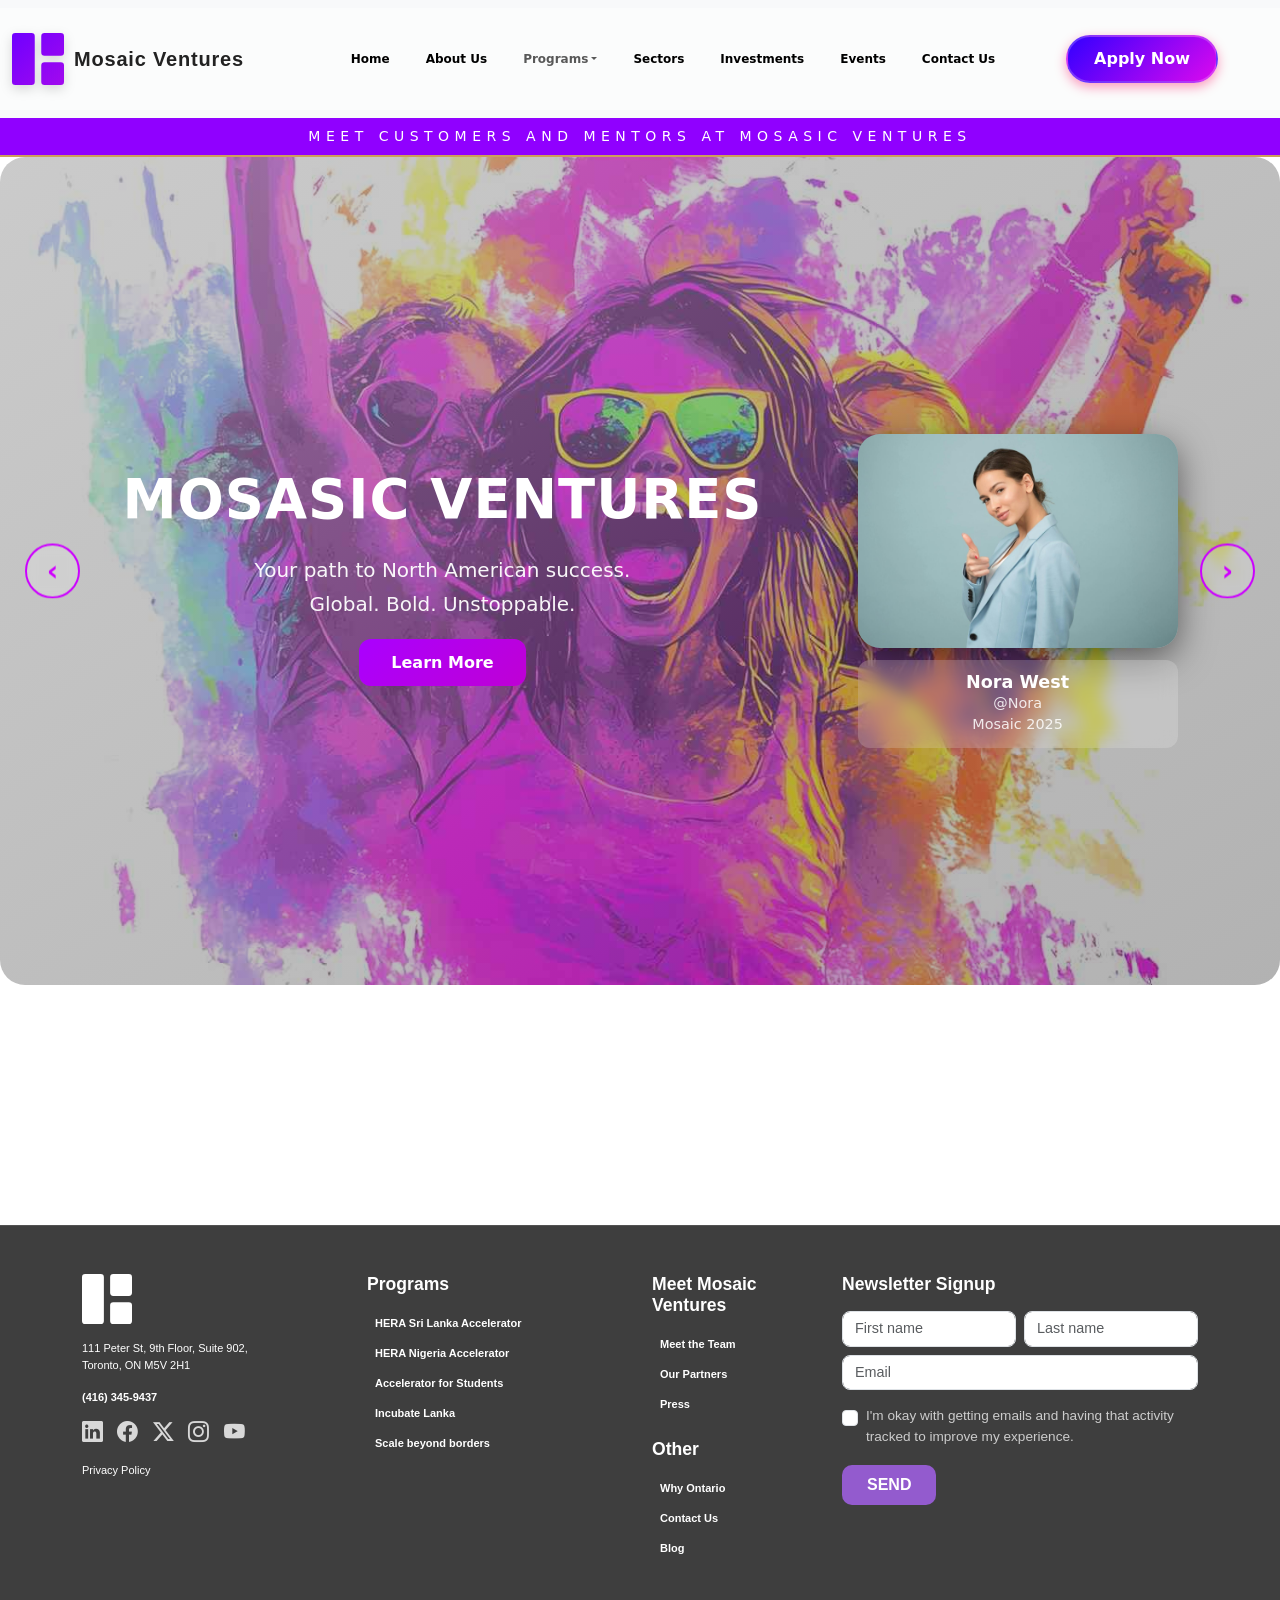
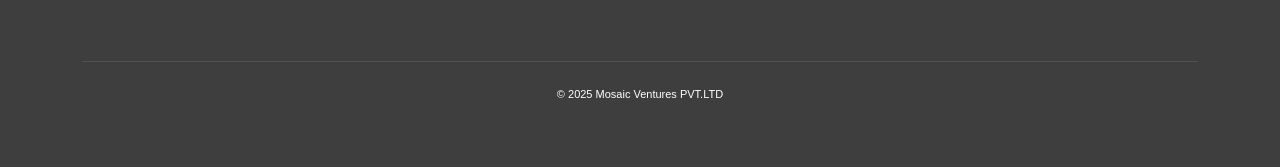
==== index.html @ 3cf6a842 "applynow button update" ====
<html>
<head>
    <title>✈️Mosasic ventures✈️</title>
    <meta charset="UTF-8">



 <link href="https://cdn.jsdelivr.net/npm/bootstrap@5.3.8/dist/css/bootstrap.min.css" rel="stylesheet" integrity="sha384-sRIl4kxILFvY47J16cr9ZwB07vP4J8+LH7qKQnuqkuIAvNWLzeN8tE5YBujZqJLB" crossorigin="anonymous">
<link rel="stylesheet" href="style.css">
<link href="https://cdn.jsdelivr.net/npm/bootstrap@5.3.3/dist/css/bootstrap.min.css" rel="stylesheet">
<link href="https://cdn.jsdelivr.net/npm/bootstrap-icons@1.11.1/font/bootstrap-icons.css" rel="stylesheet">

</head>
<body>
<nav class="navbar navbar-expand-lg bg-body-tertiary">
  <div class="container-fluid">

    <!-- LEFT: LOGO ONLY -->
    <a class="navbar-brand d-flex align-items-center" href="index.html">
      <svg xmlns="http://www.w3.org/2000/svg" width="55" height="55" viewBox="0 0 16 16">
  <defs>
    <linearGradient id="brandGradient" x1="0%" y1="0%" x2="100%" y2="100%">
      <stop offset="0%" stop-color="#ff6a00"/>
      <stop offset="100%" stop-color="#ee0979"/>
    </linearGradient>
  </defs>

  <path d="M0 1a1 1 0 0 1 1-1h5a1 1 0 0 1 1 1v14a1 1 0 0 1-1 1H1a1 1 0 0 1-1-1zm9 0a1 1 0 0 1 1-1h5a1 1 0 0 1 1 1v5a1 1 0 0 1-1 1h-5a1 1 0 0 1-1-1zm0 9a1 1 0 0 1 1-1h5a1 1 0 0 1 1 1v5a1 1 0 0 1-1 1h-5a1 1 0 0 1-1-1z"
    fill="url(#brandGradient)" />
</svg>

      Mosaic Ventures
    </a>

    <!-- MOBILE TOGGLER -->
    <button class="navbar-toggler" type="button" data-bs-toggle="collapse" data-bs-target="#navbarMenu">
      <span class="navbar-toggler-icon"></span>
    </button>

    <!-- CENTER: MENU -->
    <div class="collapse navbar-collapse justify-content-center" id="navbarMenu">
      <ul class="navbar-nav mb-2 mb-lg-0">

        <li class="nav-item"><a class="nav-link active" href="index.html">Home</a></li>

        <li class="nav-item"><a class="nav-link active" href="#">About Us</a></li>

        <li class="nav-item dropdown">
          <a class="nav-link dropdown-toggle" href="#" data-bs-toggle="dropdown">Programs</a>
          <ul class="dropdown-menu">
            <li><a class="dropdown-item" href="2.html">HERA Sri Lanka Accelerator</a></li>
            <li><a class="dropdown-item" href="3.html">HERA Nigeria Accelerator</a></li>
            <li><a class="dropdown-item" href="#">Accelerator for Students</a></li>
            <li><a class="dropdown-item" href="#">Incubate Lanka</a></li>
            <li><a class="dropdown-item" href="#">Scale to North America</a></li>
            <li><a class="dropdown-item" href="#">Scale to Europe</a></li>
          </ul>
        </li>

        <li class="nav-item"><a class="nav-link active" href="#">Sectors</a></li>

        <li class="nav-item"><a class="nav-link active" href="#">Investments</a></li>

        <li class="nav-item"><a class="nav-link active" href="#">Events</a></li>

        <li class="nav-item"><a class="nav-link active" href="#">Contact Us</a></li>

      </ul>
    </div>

    <!-- RIGHT SIDE: APPLY NOW -->
    <div class="d-flex">
      <a 
        class="apply-btn-right"
        href="https://docs.google.com/forms/d/e/1FAIpQLSfB2PHBsbTWPdLzU6aFZavRDyZS5VD-MWI3cAWOE3Az0FnuPw/viewform?usp=preview"
        target="_blank">
        Apply Now
      </a>
    </div>

  </div>
</nav>






<!-- Info Banner Section -->
<div class="announcement-bar text-center py-2">
  MEET CUSTOMERS AND MENTORS AT MOSASIC VENTURES 
 
</div>




<!--coursel seection-->

<div id="heroCarousel" class="carousel slide carousel-fade" data-bs-ride="carousel">
  <div class="carousel-inner">

    <!-- Slide 1 -->
    <div class="carousel-item active">
      <div class="hero-slide" style="background-image: url('images/1.jpeg');">
        <div class="overlay"></div>

        <div class="hero-content">
          <h1 class="animate-title">MOSASIC VENTURES </h1>
          <p class="animate-text">Your path to North American success.<br>Global. Bold. Unstoppable.</p>
          <a href="#" class="btn-learn animate-btn">Learn More</a>
        </div>

        <div class="hero-person animate-person">
          <img src="images/sub1.jpg" alt="Person">
          <div class="person-info">
            <h5>Nora West</h5>
            <p>@Nora<br>Mosaic 2025</p>
          </div>
        </div>
      </div>
    </div>

    <!-- Slide 2 -->
    <div class="carousel-item">
      <div class="hero-slide" style="background-image: url('images/2.jpeg');">
        <div class="overlay"></div>

        <div class="hero-content">
          <h1 class="animate-title">Empower Your Startup</h1>
          <p class="animate-text">Connect, Learn, and Grow with Global Mentors.</p>
          <a href="#" class="btn-learn animate-btn">Explore</a>
        </div>

        <div class="hero-person animate-person">
          <img src="images/sub2.jpg" alt="Person">
          <div class="person-info">
            <h5>Adalee Ortega</h5>
            <p>@Adalee <br>Mosaic 2025</p>
          </div>
        </div>
      </div>
    </div>

    <!-- Slide 3 -->
    <div class="carousel-item">
      <div class="hero-slide" style="background-image: url('images/3.jpeg');">
        <div class="overlay"></div>

        <div class="hero-content">
          <h1 class="animate-title">Building the Workforce of the Future</h1>
          <p class="animate-text">The trades are calling. Are you ready to answer?</p>
          <a href="#" class="btn-learn animate-btn">Explore</a>
        </div>

        <div class="hero-person animate-person">
          <img src="images/sub3.jpg" alt="Person">
          <div class="person-info">
            <h5>Briella Alvarez</h5>
            <p>@Briella <br>Mosaic 2025</p>
          </div>
        </div>
      </div>
    </div>

  </div>
<button class="carousel-control custom-prev" type="button" data-bs-target="#heroCarousel" data-bs-slide="prev">
  <span class="arrow-icon">‹</span>
</button>

<button class="carousel-control custom-next" type="button" data-bs-target="#heroCarousel" data-bs-slide="next">
  <span class="arrow-icon">›</span>
</button>

</div>









<br><br>
<br><br>
<br><br>
<br><br>
<br><br>




<footer class="tbdc-footer">
  <div class="container py-5">
    <div class="row gy-4">

      <!-- Left Column -->
      <div class="col-md-3">
        <div class="footer-logo mb-3">
         <svg xmlns="http://www.w3.org/2000/svg" width="50" height="50" fill="currentColor" class="bi bi-grid-1x2-fill" viewBox="0 0 16 16">
  <path d="M0 1a1 1 0 0 1 1-1h5a1 1 0 0 1 1 1v14a1 1 0 0 1-1 1H1a1 1 0 0 1-1-1zm9 0a1 1 0 0 1 1-1h5a1 1 0 0 1 1 1v5a1 1 0 0 1-1 1h-5a1 1 0 0 1-1-1zm0 9a1 1 0 0 1 1-1h5a1 1 0 0 1 1 1v5a1 1 0 0 1-1 1h-5a1 1 0 0 1-1-1z"/>
</svg>
        </div>
        <p>111 Peter St, 9th Floor, Suite 902,<br>Toronto, ON M5V 2H1</p>
        <p><a href="tel:+14163459437" class="footer-phone">(416) 345-9437</a></p>

        <div class="footer-social mt-3">
          <a href="#"><i class="bi bi-linkedin"></i></a>
          <a href="#"><i class="bi bi-facebook"></i></a>
          <a href="#"><i class="bi bi-twitter-x"></i></a>
          <a href="#"><i class="bi bi-instagram"></i></a>
          <a href="#"><i class="bi bi-youtube"></i></a>
        </div>

        <a href="#" class="privacy-link mt-3 d-block">Privacy Policy</a>
      </div>

      <!-- Programs -->
      <div class="col-md-3">
        <h5>Programs</h5>
        <ul class="footer-links">
          <li><a href="#">HERA Sri Lanka Accelerator</a></li>
          <li><a href="#">HERA Nigeria Accelerator </a></li>
          <li><a href="#">Accelerator for Students</a></li>
          <li><a href="#">Incubate Lanka
</a></li>
          <li><a href="#">Scale beyond borders</a></li>
         
        </ul>
      </div>

      <!-- Meet TBDC -->
      <div class="col-md-2">
        <h5>Meet Mosaic Ventures
</h5>
        <ul class="footer-links">
          <li><a href="#">Meet the Team</a></li>
          <li><a href="#">Our Partners</a></li>
          <li><a href="#">Press</a></li>
        </ul>
        <h5 class="mt-4">Other</h5>
        <ul class="footer-links">
          <li><a href="#">Why Ontario</a></li>
          <li><a href="#">Contact Us</a></li>
          <li><a href="#">Blog</a></li>
        </ul>
      </div>

      <!-- Newsletter -->
      <div class="col-md-4">
        <h5>Newsletter Signup</h5>
        <form class="newsletter-form mt-3">
          <div class="row g-2">
            <div class="col">
              <input type="text" class="form-control" placeholder="First name">
            </div>
            <div class="col">
              <input type="text" class="form-control" placeholder="Last name">
            </div>
          </div>
          <div class="mt-2">
            <input type="email" class="form-control" placeholder="Email">
          </div>
          <div class="form-check mt-3">
            <input class="form-check-input" type="checkbox" id="emailConsent">
            <label class="form-check-label" for="emailConsent">
              I'm okay with getting emails and having that activity tracked to improve my experience.
            </label>
          </div>
          <button type="submit" class="btn-send mt-3">SEND</button>
        </form>
      </div>

    </div>
    <div class="footer-bottom text-center pt-4 mt-4">
      <p>© 2025 Mosaic Ventures PVT.LTD</p>
    </div>
  </div>
</footer>


























<script src="https://cdn.jsdelivr.net/npm/bootstrap@5.3.8/dist/js/bootstrap.bundle.min.js" integrity="sha384-FKyoEForCGlyvwx9Hj09JcYn3nv7wiPVlz7YYwJrWVcXK/BmnVDxM+D2scQbITxI" crossorigin="anonymous"></script>
   
</body>

</html>
---- style.css ----
.container-fluid{
    background-color: #ffffff63;
    padding: 20px;
    
}

.navbar-nav .nav-link{
    
    margin-left: 20px;
    font-size: 12px;
    font-weight: bold;
  
}




.apply-btn-right {
  background: linear-gradient(135deg, #3300ff, #db09ee);
  padding: 10px 26px;
  color: #fff;
  font-weight: 600;
  border-radius: 50px;
  text-decoration: none;
  transition: 0.3s ease-in-out;
  box-shadow: 0 4px 12px rgba(255, 0, 90, 0.4);
  border: 2px solid rgba(255, 255, 255, 0.2);
  backdrop-filter: blur(6px);

  /* 🔥 This moves the button slightly left from the corner */
  margin-right: 50px !important; 
}

.apply-btn-right:hover {
  transform: translateY(-3px) scale(1.05);
  box-shadow: 0 12px 25px rgba(221, 0, 255, 0.55);
  background: linear-gradient(135deg, #00b421, #343434);
}



/* Branding Wrapper */
.navbar-brand {
  font-size: 1.9rem;
  font-weight: 700;
  letter-spacing: 0.8px;
  font-family: "Poppins", sans-serif;
  color: #222 !important;
  display: flex;
  align-items: center;
  gap: 10px;
  transition: 0.3s ease-in-out;
}

/* SVG Logo Style */
.navbar-brand svg {
  width: 52px;
  height: 52px;
  fill: url(#brandGradient);
  filter: drop-shadow(0 4px 6px rgba(0,0,0,0.15));
  transition: 0.3s ease;
}

/* Hover Effect */
.navbar-brand:hover {
  transform: translateY(-2px);
  color: #b500e2 !important;
}

.navbar-brand:hover svg {
  transform: scale(1.08);
  filter: drop-shadow(0 6px 10px rgba(0, 0, 0, 0.234));
}

/* Apply gradient to the SVG logo */
svg defs #brandGradient stop:first-child {
  stop-color: #6f00ff;
}

svg defs #brandGradient stop:last-child {
  stop-color: #a209ee;
}




















/* Announcement Bar Styles */

.announcement-bar {
  background-color: #9000ff;        
  border-bottom: 2px solid #ce9e5b; 
  font-size: 14px;
  font-weight: 500;
  color: #ffffff;
  letter-spacing: 5.5px;
  
}


/* Basic Reset to remove default button styling */
button {
    background: none;
    border: none;
    padding: 0;
    font: inherit;
    color: inherit;
    cursor: pointer;
}

/* Styling for the main apply button */
.main-apply-button {
    background-color: #28a745;  /* Green background */
    color: white;               /* White text */
    border: 2px solid #28a745; /* Green border */
    padding: 12px 24px;         /* Add padding for better size */
    font-size: 16px;            /* Set font size */
    font-weight: bold;          /* Bold font */
    text-transform: uppercase;  /* Uppercase text */
    border-radius: 5px;         /* Rounded corners */
    transition: all 0.3s ease;  /* Smooth transition for hover effects */
    box-shadow: 0 4px 6px rgba(0, 0, 0, 0.1); /* Subtle shadow */
}

/* Hover effect for the apply button */
.main-apply-button:hover {
    background-color: white;   /* White background on hover */
    color: #28a745;            /* Green text on hover */
    border: 2px solid #28a745; /* Green border */
    box-shadow: 0 6px 12px rgba(0, 0, 0, 0.1); /* Darker shadow on hover */
    cursor: pointer;           /* Cursor pointer to indicate it's clickable */
}

/* Focus effect for accessibility */
.main-apply-button:focus {
    outline: none;
    box-shadow: 0 0 0 3px rgba(40, 167, 69, 0.5); /* Green outline when focused */
}

/* Disabled state */
.main-apply-button:disabled {
    background-color: #d6d6d6;  /* Gray background when disabled */
    color: #a1a1a1;             /* Gray text */
    border-color: #d6d6d6;      /* Gray border */
    cursor: not-allowed;        /* Not allowed cursor */
}



























/* Hero Section */
.hero-slide {
  position: relative;
  height: 92vh;
  background-size: cover;
  background-position: center;
  display: flex;
  align-items: center;
  justify-content: space-between;
  padding: 0 8%;
  color: white;
  overflow: hidden;
}

/* Dark premium gradient overlay */
.overlay {
  position: absolute;
  inset: 0;
  background: linear-gradient(to bottom right, rgba(168, 168, 168, 0.6), rgba(0, 0, 0, 0.3));
 
  border-radius: 25px;
}

/* Hero text */
.hero-content {
  position: relative;
  z-index: 3;
  max-width: 45%;
  animation: fadeUp 1s ease forwards;
}

.hero-content h1 {
  font-size: 3.4rem;
  font-weight: 800;
  line-height: 1.2;
  margin-bottom: 20px;
  letter-spacing: 1px;
}

.hero-content p {
  font-size: 1.25rem;
  line-height: 1.7;
  margin-bottom: 30px;
  opacity: 0.95;
}

/* Button */
.btn-learn {
  background: linear-gradient(135deg, #aa00ff, #bf00d4);
  color: white;
  padding: 14px 32px;
  border-radius: 12px;
  font-weight: 700;
  text-decoration: none;
  transition: 0.3s;
}

.btn-learn:hover {
  transform: translateY(-3px) scale(1.05);
  background: linear-gradient(135deg, #aa6ff6, #bc06ff);
}

/* Right person card */
.hero-person {
  z-index: 3;
  text-align: center;
  transform: translateY(20px);
  transition: 0.4s;
}

.hero-person img {
  width: 320px;
  border-radius: 22px;
  box-shadow: 0 10px 35px rgba(0,0,0,0.5);
  transition: transform 0.4s;
}

.hero-person img:hover {
  transform: scale(1.05) rotate(1deg);
}

.person-info {
  margin-top: 12px;
  background: rgba(255,255,255,0.18);
  backdrop-filter: blur(8px);
  padding: 12px 16px;
  border-radius: 12px;
  color: #fff;
}

.person-info h5 {
  margin: 0;
  font-size: 1.1rem;
  font-weight: 700;
}

.person-info p {
  margin: 0;
  font-size: 0.9rem;
  opacity: 0.85;
}

/* Animation Keyframes */
@keyframes fadeUp {
  from { opacity: 0; transform: translateY(30px); }
  to { opacity: 1; transform: translateY(0); }
}

/* Responsive */
@media (max-width: 768px) {
  .hero-slide {
    flex-direction: column;
    text-align: center;
    height: 90vh;
    padding: 0 4%;
  }

  .hero-content {
    max-width: 100%;
  }

  .hero-content h1 {
    font-size: 2.3rem;
  }

  .hero-content p {
    font-size: 1rem;
  }

  .hero-person img {
    width: 230px;
  }
}

/* Custom Carousel Controls */
.carousel-control {
  position: absolute;
  top: 50%;
  transform: translateY(-50%);
  width: 55px;
  height: 55px;
  border-radius: 50%;
  background: rgba(255,255,255,0.2);
  backdrop-filter: blur(6px);
  display: flex;
  justify-content: center;
  align-items: center;
  border: 2px solid rgba(255,255,255,0.4);
  z-index: 10;
  cursor: pointer;
  transition: 0.3s ease;
}

.custom-prev {
  left: 25px;
}

.custom-next {
  right: 25px;
}

.arrow-icon {
  font-size: 28px;
  color: #d000ff;
  font-weight: 700;
  transition: 0.3s ease;
  
}
.carousel-control{
  border-color: #cc00ff;
}
/* Hover Effect */
.carousel-control:hover {
  background: rgba(166, 0, 255, 0.35);
  transform: translateY(-50%) scale(1.1);
  border-color: #cc00ff;
  box-shadow: 0 0 18px rgba(255,255,255,0.6);
}

.carousel-control:hover .arrow-icon {
  color: #fff;
}

/* Mobile Adjustments */
@media (max-width: 768px) {
  .carousel-control {
    width: 45px;
    height: 45px;
  }
  .arrow-icon {
    font-size: 22px;
  }
}









/* Footer Styles */
.tbdc-footer {
  background-color: #000000c1;
  color: #ffffff;
  font-family: 'Poppins', sans-serif;
  border-top: 1px solid rgba(255, 255, 255, 0.1);
}

.tbdc-footer h5 {
  font-weight: 600;
  font-size: 1.1rem;
  margin-bottom: 15px;
}

.tbdc-footer p,
.tbdc-footer a {
  font-size: 0.95rem;
  color: #ffffff;
  text-decoration: none;
  font-size: 11px;
 
}

.tbdc-footer a:hover {
  color: #000000;
}

.footer-phone {
  color: #000000;
  font-weight: 600;
}

.footer-links {
  list-style: none;
  padding: 0;
  margin: 0;
}

.footer-links li {
  margin-bottom: 6px;
}

.footer-links a {
  color: #000000cc;
}

.footer-links a:hover {
  color: #000000;
}

.footer-social a {
  color: #ffffffcc;
  font-size: 1.3rem;
  margin-right: 10px;
  transition: 0.3s;
}

.footer-social a:hover {
  color: #000000;
}

.newsletter-form .form-control {
  background-color: #ffffff;
  border-radius: 8px;
  font-size: 0.9rem;
}

.btn-send {
  background-color: #935bce;
  color: #fff;
  padding: 8px 25px;
  border-radius: 10px;
  font-weight: 600;
  border: none;
  transition: 0.3s;
}

.btn-send:hover {
  background-color: #8000ff;
}

.form-check-label {
  font-size: 0.85rem;
  color: #ccc;
}

.footer-bottom {
  border-top: 1px solid rgba(255, 255, 255, 0.1);
  font-size: 0.85rem;
  color: #bbb;
}










































.hero {
  background: linear-gradient(rgba(0,0,0,0.6), rgba(0,0,0,0.6)),
              url('https://images.unsplash.com/photo-1542744173-05336fcc7ad4?fit=crop&w=1600&q=80') center/cover;
  color: white;
  text-align: center;
  padding: 120px 20px;
}
.hero.nigeria {
  background: linear-gradient(rgba(0,0,0,0.6), rgba(0,0,0,0.6)),
              url('https://images.unsplash.com/photo-1500648767791-00dcc994a43e?fit=crop&w=1600&q=80') center/cover;
}
.hero-text h2 {
  color: #5b5dce;
  font-size: 2.5em;
  letter-spacing: 1px;
}
.hero-text h3 { margin: 10px 0; font-weight: 400; }
.hero-buttons { margin-top: 25px; }

.btn {
  display: inline-block;
  padding: 12px 30px;
  border-radius: 4px;
  text-decoration: none;
  margin: 5px;
  font-weight: 600;
  transition: 0.3s;
}
.btn.primary { background: #ce9e5b; color: #fff; }
.btn.primary:hover { background: #b97b3e; }
.btn.secondary {
  border: 2px solid #ce9e5b;
  color: #ce9e5b;
}
.btn.secondary:hover {
  background: #ce9e5b;
  color: #fff;
}
.glow {
  box-shadow: 0 0 10px rgba(206,158,91,0.7);
  transition: all 0.4s ease;
}
.glow:hover {
  box-shadow: 0 0 25px rgba(206,158,91,1);
}

/* Sections */
.section { padding: 80px 0; }
.section.alt { background: #f8f8f8; }
.section h2 { font-family: 'Montserrat', sans-serif; font-size: 2em; margin-bottom: 20px; }
.points { list-style: none; padding: 0; }
.points li {
  margin: 10px 0;
  padding-left: 20px;
  position: relative;
}
.points li::before {
  content: "•";
  color: #ce9e5b;
  position: absolute;
  left: 0;
  font-size: 1.2em;
}

/* Pillars */
.pillar-grid {
  display: grid;
  grid-template-columns: repeat(auto-fit, minmax(250px, 1fr));
  gap: 20px;
}
.pillar-card {
  background: #fff;
  border: 1px solid #eee;
  padding: 20px;
  border-radius: 10px;
  box-shadow: 0 4px 8px rgba(0,0,0,0.05);
  transition: 0.3s;
}
.pillar-card:hover {
  transform: translateY(-5px);
  border-color: #ce9e5b;
}

/* Apply */
.apply {
  background: #ce9e5b;
  color: #fff;
  text-align: center;
}

/* Footer */
.footer {
  background: #1b1b1b;
  color: #ccc;
  text-align: center;
  padding: 30px 0;
  font-size: 14px;
}

/* Animations */
.fade-in { opacity: 0; transform: translateY(30px); transition: opacity 1s ease, transform 1s ease; }
.fade-in.appear { opacity: 1; transform: translateY(0); }
.slide-up { animation: slideUp 1s ease forwards; }
@keyframes slideUp {
  from { transform: translateY(40px); opacity: 0; }
  to { transform: translateY(0); opacity: 1; }
}

/* Mobile Responsive */
@media (max-width: 768px) {
  .nav-content { flex-direction: column; }
  nav ul { flex-direction: column; gap: 10px; margin-top: 10px; }
  .hero { padding: 80px 15px; }
  .hero-text h2 { font-size: 2em; }
  .hero-text p { font-size: 0.95em; }
}













/* HERO */
.kumaran {
  position: relative;
  height: 100vh;
  width: 100%;
  overflow: hidden;
  display: flex;
  align-items: center;
  justify-content: center;
}

/* VIDEO BACKGROUND */
.kumaran-video {
  position: absolute;
  inset: 0;
  width: 100%;
  height: 100%;
  object-fit: cover;
  z-index: 0;
  filter: brightness(60%) contrast(110%);
}





/* DARK OVERLAY /*HERA SRI LANKA
From Survival to Global Leadership start*/
.kumaran-overlay {
  position: absolute;
  inset: 0;
  background:#8b18ff;
  z-index: 1;
}

/* COLOR GRADIENT OVERLAY */
.kumaran-gradient {
  position: absolute;
  inset: 0;
  background: radial-gradient(circle at 30% 50%, rgb(255, 29, 255), transparent 60%),
              linear-gradient(to top, rgb(146, 146, 146), transparent);
  z-index: 1;
}

/* CONTENT */
.kumaran-content {
  position: relative;
  z-index: 3;
  width: 90%;
  max-width: 1200px;
  display: flex;
  justify-content: space-between;
  align-items: center;
  gap: 50px;
  flex-wrap: wrap;
}

/* LEFT */
.kumaran-left {
  flex: 1 1 48%;
  animation: fadeSlide 1.3s ease forwards;
  opacity: 0;
}

@keyframes fadeSlide {
  from { transform: translateY(40px); opacity: 0; }
  to   { transform: translateY(0); opacity: 1; }
}



.kumaran-title {
  font-size: 67px;
  font-weight: 900;
  line-height: 1.17;
  background: linear-gradient(90deg, #ffffff, #ffffff, #ffffff);
  -webkit-background-clip: text;
  color: transparent;
  text-shadow: 0 0 25px rgba(255,255,255,0.1);
}

.kumaran-sub {
  margin: 25px 0 35px;
  color: #e7e7e7;
  font-size: 14px;
  line-height: 1.7;
  font-weight:bold;
}

/* BUTTONS */
.kumaran-btn-group {
  display: flex;
  gap: 18px;
  flex-wrap: wrap;
}

.kumaran-btn,
.kumaran-btn-outline {
  padding: 14px 32px;
  border-radius: 10px;
  font-size: 1rem;
  font-weight: 700;
  text-decoration: none;
  transition: 0.3s ease;
}

/* Solid Button */
.kumaran-btn {
  background: linear-gradient(45deg, #9e31d0, #1900ff);
  color: #ffffff;
 
}

.kumaran-btn:hover {
  transform: translateY(-3px);
}

/* Outline */
.kumaran-btn-outline {
  color: #ffffff;
  border: 2px solid #6e009d;
}

.kumaran-btn-outline:hover {
  background: rgba(0, 0, 0, 0.15);
  transform: translateY(-3px);
}




/* RIGHT FLOATING CARD */
.kumaran-right {
  flex: 1 1 40%;
  display: flex;
  justify-content: center;
  animation: fadeIn 1.8s ease forwards;
  opacity: 0;
}

@keyframes fadeIn {
  from { opacity: 0; transform: scale(0.96); }
  to   { opacity: 1; transform: scale(1); }
}

.floating-card {
  padding: 18px;
  border-radius: 18px;
  backdrop-filter: blur(18px);
  background: rgba(255,255,255,0.06);
  border: 1px solid rgba(255,255,255,0.2);
  animation: float 2s ease-in-out infinite;
}

@keyframes float {
  0%   { transform: translateY(0px); }
  50%  { transform: translateY(-18px); }
  100% { transform: translateY(0px); }
}

.kumaran-logo {
  width: 320px;
  border-radius: 18px;
}

/* RESPONSIVE */
@media (max-width: 900px) {
  .kumaran-content {
    text-align: center;
  }
  .kumaran-left, .kumaran-right {
    flex: 1 1 100%;
  }
  .kumaran-title {
    font-size: 2.8rem;
  }
  .kumaran-logo {
    width: 260px;
  }
}




/*HERA SRI LANKA
From Survival to Global Leadership end*/










/* GENERIC STYLES */
.kumaran2-container {
  width: 90%;
  max-width: 1100px;
  margin: 0 auto;
  padding: 60px 0;
}

.kumaran2-title {
  font-size: 2.2rem;
  font-weight: 700;
  color: #ff0000;
  margin-bottom: 10px;
}

.kumaran2-subtitle {
  font-size: 1.5rem;
  font-weight: 600;
  color: #444;
  margin-bottom: 20px;
}

.kumaran2-text {
  color: #333;
  font-size: 1rem;
  margin-bottom: 20px;
}

.kumaran2-list {
  list-style: disc;
  margin-left: 20px;
  margin-bottom: 25px;
}

.kumaran2-list li {
  margin-bottom: 8px;
}




/* BUTTON */
.kumaran2-btn {
  display: inline-block;
  background-color: #00b37d;
  color: white;
  padding: 12px 30px;
  border-radius: 8px;
  text-decoration: none;
  font-weight: 600;
  transition: 0.3s;
}

.kumaran2-btn:hover {
  background-color: #009966;
}













/* /*Who Is This For? start*/ 
.kumaran4-section4 {
  padding: 80px 20px;
  background: linear-gradient(135deg, #fff1f8 0%, #f7eaff 100%);
}

/* Container */
.kumaran4-container {
  max-width: 1100px;
  margin: auto;
  text-align: center;
}

/* Title */
.kumaran4-title {
  font-size: 38px;
  font-weight: 800;
  margin-bottom: 10px;
  color: #3c0066;
}

/* Subtitle */
.kumaran4-subtitle {
  font-size: 18px;
  font-weight:bold;
  margin-bottom: 25px;
  color: #692fa09a;
}

/* List Text */
.kumaran4-list {
  list-style: none;
  font-size: 18px;
  margin-bottom: 30px;
  padding: 0;
  color: #908585;
}
.kumaran4-list li {
  margin-bottom: 8px;
}

/* ICON GRID */
.kumaran4-icons {
  display: grid;
  grid-template-columns: repeat(auto-fit, minmax(180px, 1fr));
  gap: 15px;
  margin: 30px 0;
}

/* ICON CARDS */
.kumaran4-icon-card {
  background: rgba(255, 255, 255, 0.75);
  backdrop-filter: blur(10px);
  padding: 16px;
  border-radius: 18px;
  border: 1px solid rgba(140, 0, 255, 0.2);
  font-size: 14px;
  font-weight: bold;
  color: #4a006e;
  transition: 0.35s ease;
  box-shadow: 0 4px 12px rgba(0,0,0,0.05);
  cursor: pointer;
}

/* Hover Effect */
.kumaran4-icon-card:hover {
  transform: translateY(-6px);
  background: linear-gradient(135deg, #c400ff, #6f00ff);
  color: white;
  box-shadow: 0 10px 25px rgba(111, 0, 255, 0.35);
}

/* Bottom Paragraph */
.kumaran4-text {
  font-size: 14px;
  margin-top: 20px;
  color: #333333a2;
  font-weight: bold;
}

/*Who Is This For? end*/












/* SECTION 3 – PROGRAM PILLARS */
.kumaran3-section3 {
  padding: 80px 20px;
  background: linear-gradient(135deg, #f8ecff 0%, #fdf7ff 100%);
}

/* Headings */
.kumaran3-title {
  text-align: center;
  font-size: 38px;
  font-weight: 800;
  color: #3c0066;
  margin-bottom: 10px;
}

.kumaran3-subtitle {
  text-align: center;
  font-size: 18px;
  font-weight: bold;
  color: #692fa09e;
  margin-bottom: 10px;
}

.kumaran3-subtext {
  text-align: center;
  font-size: 17px;
  color: #555555b0;
  margin-bottom: 40px;
  font-weight: bold;
}

/* GRID – 5 cards */
.kumaran3-grid {
  display: grid;
  grid-template-columns: repeat(5, 1fr);
  gap: 25px;
}

/* GLASS CARDS */
.kumaran3-card {
  position: relative;
  background: rgba(255, 255, 255, 0.65);
  backdrop-filter: blur(12px);
  padding: 45px 25px 25px;
  border-radius: 20px;
  border: 1px solid rgba(170, 0, 255, 0.2);
  transition: 0.35s ease;
  text-align: center;
  box-shadow: 0 4px 15px rgba(0,0,0,0.08);
  cursor: pointer;
}

/* Floating Circle Image */
.kumaran3-icon {
  width: 75px;
  height: 75px;
  border-radius: 50%;
  overflow: hidden;
  background: #ffffff;
  padding: 10px;
  position: absolute;
  top: -35px;
  left: 50%;
  transform: translateX(-50%);
  border: 2px solid #b400ff50;
  box-shadow: 0 8px 20px rgba(115, 0, 255, 0.25);
}

.kumaran3-icon img {
  width: 100%;
  height: 100%;
  object-fit: contain;
}

/* Hover Effects */
.kumaran3-card:hover {
  transform: translateY(-6px);
  background: linear-gradient(135deg, #b200ff, #6a00ff);
  color: #fff;
  box-shadow: 0 12px 28px rgba(102, 0, 255, 0.35);
}

.kumaran3-card:hover p {
  color: #ffffffd4;
}

/* Card Title */
.kumaran3-card h4 {
  font-size: 1.15rem;
  margin-top: 20px;
  margin-bottom: 10px;
  font-weight: 700;
}

/* Text */
.kumaran3-card p {
  font-size: 12px;
  line-height: 1.5;
  font-weight: bold;
  color: #000000a3;
}

/* RESPONSIVE */
@media (max-width: 992px) {
  .kumaran3-grid {
    grid-template-columns: repeat(2, 1fr);
  }
}

@media (max-width: 600px) {
  .kumaran3-grid {
    grid-template-columns: 1fr;
  }
}








/* SECTION 1 – WHY HERA SRI LANKA */
.kumaran2-section1 {
  padding: 40px 0;
  background: linear-gradient(135deg, #fff1f8 0%, #f7eaff 100%);
}

/* Container */
.kumaran2-container {
  width: 90%;
  max-width: 1200px;
  margin: 0 auto;
}

/* Layout */
.kumaran2-content {
  display: flex;
  flex-wrap: wrap;
  align-items: center;
  justify-content: space-between;
  gap: 50px;
}

/* TEXT AREA */
.kumaran2-textbox {
  flex: 1 1 45%;
  padding: 10px;
}

.kumaran2-title {
  font-size: 45px;
  font-weight: 800;
  color: #3c0066;
  margin-bottom: 10px;
}

.kumaran2-subtitle {
  font-size: 18px;
  font-weight: bold;
  color: #692fa0a8;
  margin-bottom: 20px;
  text-align: center;
}

.kumaran2-text {
  font-size: 13px;
  color: #000000;
  margin-bottom: 20px;
  line-height: 1.7;
  font-weight:bold;
}

/* LIST */
.kumaran2-list {
  list-style: none;
  padding-left: 0;
  margin-bottom: 30px;
}

.kumaran2-list li {
  margin-bottom: 12px;
  padding-left: 28px;
  position: relative;
  font-size: 13px;
  color: #00000079;
  font-weight: bold;
}

.kumaran2-list li::before {
  
  position: absolute;
  left: 0;
  top: 0px;
  color: #a200ff;
  font-size: 18px;
  font-weight: bold;
}

/* BUTTON */
.kumaran2-btn {
  display: inline-block;
  padding: 14px 35px;
  background: linear-gradient(135deg, #d200ff, #6f00ff);
  color: #fff;
  border-radius: 12px;
  font-weight: 600;
  text-decoration: none;
  box-shadow: 0 5px 15px rgba(105, 0, 255, 0.25);
  transition: 0.35s ease;

  /* CENTER ALIGN */
  display: table;
  margin: 0 auto;
}


.kumaran2-btn:hover {
  transform: translateY(-4px);
  box-shadow: 0 10px 25px rgba(105, 0, 255, 0.35);
}

/* IMAGE AREA */
.kumaran2-image {
  flex: 1 1 40%;
  display: flex;
  justify-content: center;
}

.kumaran2-image-wrapper {
 
  backdrop-filter: blur(12px);
  padding: 15px;
  border-radius: 22px;
 
 
  transition: 0.35s ease;
}

.kumaran2-image-wrapper:hover {
  transform: scale(1.04);
 
}

.kumaran2-image img {
  width: 100%;
  max-width: 450px;
  border-radius: 18px;
  display: block;
}

/* RESPONSIVE */
@media (max-width: 900px) {
  .kumaran2-content {
    flex-direction: column;
    text-align: center;
  }

  .kumaran2-textbox {
    text-align: center;
  }

  .kumaran2-title {
    font-size: 36px;
  }

  .kumaran2-subtitle {
    font-size: 18px;
  }

  .kumaran2-text {
    font-size: 14px;
  }
}


/* SECTION 1 – WHY HERA SRI LANKA end (MODERN) */




































/* Hero Section - Full Video Background */
.kesh-hero-bg {
  position: relative;
  display: flex;
  align-items: center;
  justify-content: center;
  height: 100vh; /* Full viewport height */
  color: #fff;
  overflow: hidden;
  text-align: center;
}

.kesh-hero-bg-video {
  position: absolute;
  top: 50%;
  left: 50%;
  width: 100%;
  height: 100%;
  object-fit: cover;
  transform: translate(-50%, -50%);
  z-index: 1;
  filter: brightness(0.6); /* Optional: darken video slightly */
}

.kesh-hero-overlay {
  position: absolute;
  top: 0;
  left: 0;
  width: 100%;
  height: 100%;
  background: rgba(0,0,0,0.4); /* Semi-transparent overlay */
  z-index: 2;
}

/* Hero Content */
.kesh-hero-content {
  position: relative;
  z-index: 3;
  max-width: 700px;
  padding: 0 20px;
  animation: fadeInUp 2s ease;
}

.kesh-hero-title {
  font-size: 65px;
  font-weight: 700;
  color: rgb(255, 255, 255);
  margin-bottom: 20px;
}

.kesh-hero-subtitle {
  font-size: 15px;
  line-height: 1.6;
  margin-bottom: 30px;
  color: #ffffff;
  font-weight: bold;
}

/* Button */
.kesh-btn {
  display: inline-block;
  padding: 14px 30px;
  border-radius: 30px;
  font-weight: 600;
  text-decoration: none;
  background: linear-gradient(135deg, #53008b, #b371ff);
  color: #000000;
  transition: all 0.3s ease;
}
.kesh-btn:hover {
  transform: scale(1.05);
  box-shadow: 0 0 20px rgba(0, 0, 0, 0.6);
}

/* Animations */
@keyframes fadeInUp {
  from {opacity: 0; transform: translateY(30px);}
  to {opacity: 1; transform: translateY(0);}
}

/* Responsive */
@media(max-width:1024px){
  .kesh-hero-title {
    font-size: 2.5rem;
  }
  .kesh-hero-subtitle {
    font-size: 1.1rem;
  }
}

@media(max-width:768px){
  .kesh-hero-title {
    font-size: 2rem;
  }
  .kesh-hero-subtitle {
    font-size: 1rem;
  }
}





/* Section Wrapper */
.kesh-why-modern {
  padding: 60px 8%;
  font-family: "Poppins", sans-serif;
  color: #2a2a2a;
}

/* Title */
.kesh-why-title {
 font-size: 2.3rem;
  font-weight: 800;
  color: #2c0066;
  margin-bottom: 8px;
}

.kesh-why-subtitle {
  font-size: 16px;
  opacity: 0.7;
  margin-bottom: 20px;
  font-weight: bold;
}

/* Tabs */
.kesh-tabs {
  display: flex;
  gap: 15px;
  margin-bottom: 35px;
}

.kesh-tab {
  padding: 16px 30px;
  border: none;
  border-radius: 12px;
  font-size: 16px;
  background: #f0ebf3;
  font-weight: 600;
  cursor: pointer;
  display: flex;
  align-items: center;
  gap: 8px;
  transition: 0.3s;
}

.kesh-tab span {
  font-size: 20px;
  font-weight: 700;
}

.kesh-tab.active {
  background: #a468ca; /* Gold-brown like screenshot */
  color: #fff;
}

/* Layout: Left text + Right images */
.kesh-why-wrapper {
  display: flex;
  gap: 50px;
  align-items: flex-start;
 
  
}

/* Left Side */
.kesh-left {
  flex: 1;

}

.kesh-desc {
  line-height: 1.7;
  margin-bottom: 20px;
  font-size: 13px;
  font-weight: bold;
  color: #0000006d;
}

/* Two Columns of lists */
.kesh-two-columns {
  display: flex;
  gap: 50px;
  margin-top: 25px;
}

.kesh-two-columns h4 {
  font-size: 18px;
  margin-bottom: 10px;
  font-weight: 700;
}

.kesh-two-columns ul li {
  margin-bottom: 10px;
  font-size: 12px;
  font-weight: bold;
}

/* Right Images */
.kesh-right {
  flex: 1;
  display: flex;
  flex-direction: column;
  gap: 25px;
}

.why-img {
  width: 90%;
  border-radius: 18px;
  object-fit: cover;
}

/* Top image height larger */
.top-img {
  height: 240px;
}

/* Bottom image height smaller */
.bottom-img {
  height: 220px;
}

/* Responsive */
@media (max-width: 992px) {
  .kesh-why-wrapper {
    flex-direction: column;
  }
  .kesh-right {
    width: 100%;
  }
}











/* Main wrapper apply section like screenshot */
.kesh-apply-modern {
  display: flex;
  justify-content: space-between;
  align-items: flex-start;
  padding: 70px 8%;
  background: #fafafa;
  gap: 40px;
  font-family: "Poppins", sans-serif;
}

/* Left column */
.apply-left {
  flex: 1;
}

/* Title */
.apply-title {
  font-size: 36px;
  font-weight: 800;
  margin-bottom: 10px;
}

.apply-sub {
  font-size: 14px;
  opacity: 0.8;
  margin-bottom: 10px;
  line-height: 1.6;
  font-weight: bold;
}

/* Subheading */
.apply-heading {
  margin-top: 25px;
  font-size: 18px;
  font-weight: 800;
  margin-bottom: 20px;
}

/* List container */
.apply-list {
  display: flex;
  flex-direction: column;
  gap: 20px;
  margin-bottom: 30px;
}

/* Each row item */
.apply-item {
  display: flex;
  align-items: flex-start;
  gap: 12px;
  background: #ffffff;
  padding: 18px 20px;
  border-radius: 16px;
  box-shadow: 0 4px 10px rgba(0,0,0,0.05);
}

.apply-icon {
  font-size: 26px;
  font-weight: bold;
}

/* Button */
.kesh-btn-apply {
  display: inline-block;
  padding: 14px 28px;
  background: #a868ca;
  color: #fff;
  border-radius: 10px;
  font-weight: 600;
  text-decoration: none;
  transition: 0.3s;
}

.kesh-btn-apply:hover {
  background: #c002ff;
}

/* Right image side */
.apply-right {
  flex: 1;
  display: flex;
  justify-content: flex-end;
}

.apply-img {
  width: 90%;
  border-radius: 18px;
  object-fit: cover;
}

/* Responsive */
@media (max-width: 992px) {
  .kesh-apply-modern {
    flex-direction: column;
    align-items: center;
  }

  .apply-right {
    width: 100%;
    justify-content: center;
  }

  .apply-img {
    width: 100%;
    margin-top: 30px;
  }
}






/* Pillars */
.kesh-pillars {
  padding: 80px 10%;
  background: #fff;
  text-align: center;
}

.kesh-pillar-grid {
  display: grid;
  grid-template-columns: repeat(auto-fit, minmax(200px, 1fr));
  gap: 20px;
}

.kesh-pillar {
  background: #64038e;
  color: #fff;
  border-radius: 16px;
  padding: 20px;
  font-weight: 600;
  transition: transform 0.3s;
}

.kesh-pillar:hover {
  transform: translateY(-10px);
  background: #cd2afa;
}


















/* Curriculum Section */
.kesh-curriculum {
  display: grid;
  grid-template-columns: 1.2fr 1fr;
  align-items: center;
  gap: 40px;
  padding: 80px 8%;
  background: #fafafa;
}

/* Left Content */
.kesh-curriculum-left h2 {
 font-size: 38px;
  font-weight: 800;
  margin-bottom: 30px;
  color: #3c0066;
}

.kesh-week {
  background: #ffffff;
  padding: 25px 30px;
  border-radius: 18px;
  margin-bottom: 25px;
  box-shadow: 0 10px 30px rgba(0,0,0,0.08);
  transition: 0.3s ease;
  border-left: 6px solid #aa00ff;
}

.kesh-week:hover {
  transform: translateY(-5px);
  box-shadow: 0 18px 35px rgba(0,0,0,0.15);
}

/* Week Heading */
.kesh-week h3 {
  margin-bottom: 12px;
  font-size: 17px;
  color: #222;
  font-weight: 700;
}

.kesh-week ul li {
  margin-bottom: 8px;
  font-size: 12px;
  color: #444;
  font-weight: bold;
}

/* Right Side Video */
.kesh-curriculum-video {
  width: 100%;
  height: 100%;
  display: flex;
  justify-content: center;
}

.kesh-curriculum-video video {
  width: 100%;
  max-width: 420px;
  border-radius: 20px;
  box-shadow: 0 15px 40px rgba(0,0,0,0.2);
  object-fit: cover;
}

/* Responsive */
@media (max-width: 900px) {
  .kesh-curriculum {
    grid-template-columns: 1fr;
  }

  .kesh-curriculum-video {
    margin-top: 30px;
  }

  .kesh-curriculum-left h2 {
    text-align: center;
  }
}


























/* SECTION BASE */
.kesh-benefits {
  padding: 100px 10%;
  background: #f8f0ff;
  text-align: center;
  font-family: 'Poppins', sans-serif;
  position: relative;
}

/* Title */
.kesh-title {
  font-size: 50px;
  font-weight: 800;
  color: #5b007a; /* Maroon */
  margin-bottom: 70px;
  
}

/* CENTER IMAGE WRAPPER */
.kesh-center-wrapper {
  position: relative;
  width: 500px;
  height: 500px;
  margin: 0 auto;
}

/* CENTER IMAGE */
.kesh-center-photo {
  width: 180px;
  height: 180px;
  border-radius: 50%;
  overflow: hidden;
  box-shadow: 0 10px 25px rgba(0,0,0,0.15);
  border: 5px solid #2f003c;
  position: absolute;
  top: 50%;
  left: 50%;
  transform: translate(-50%, -50%);
}

.kesh-center-photo img {
  width: 100%;
  height: 100%;
  object-fit: cover;
}

/* CARDS SHARED STYLE */
.kesh-card {
  width: 180px;
  padding: 18px 15px;
  background: #ffffff;
  border-radius: 16px;
  box-shadow: 0 10px 20px rgba(0,0,0,0.08);
  position: absolute;
  text-align: center;
  transition: 0.3s ease;
  border: 2px solid #4b007a;
}

/* Hover (Pillai Kuthu Glow!) */
.kesh-card:hover {
  transform: translateY(-8px) scale(1.05);
  box-shadow: 0 0 25px rgba(140, 0, 255, 0.8); /* Gold glow */
}

/* Card Typography */
.kesh-card h3 {
  font-size: 1.1rem;
  font-weight: 600;
  color: #aa00ff;
  margin-bottom: 5px;
}

.kesh-card p {
  color: #33333390;
  font-size: 12px;
  font-weight: bold;
}

/* CARD POSITIONS AROUND CENTER IMAGE */
.card-1 { top: 0; left: 50%; transform: translateX(-50%); }
.card-2 { top: 22%; right: 0; }
.card-3 { bottom: 22%; right: 0; }
.card-4 { bottom: 0; left: 50%; transform: translateX(-50%); }
.card-5 { bottom: 22%; left: 0; }

/* BUTTON */
.kesh-btn {
  margin-top: 70px;
  display: inline-block;
  padding: 14px 35px;
  background: #a24cf2;
  color: #fff;
  border-radius: 8px;
  text-decoration: none;
  font-weight: 600;
  transition: 0.3s ease;
  border: 2px solid #ffffff;
}

.kesh-btn:hover {
  background: #fff;
  color: #9d00ff;
  box-shadow: 0 0 20px rgba(170, 0, 255, 0.7);
}

/* RESPONSIVE */
@media (max-width: 768px) {
  .kesh-center-wrapper {
    width: 330px;
    height: 330px;
  }

  .kesh-card {
    width: 140px;
    padding: 15px;
  }

  /* Stack cards closer */
  .card-1 { top: -10px; }
  .card-2 { top: 20%; right: -10px; }
  .card-3 { bottom: 20%; right: -10px; }
  .card-4 { bottom: -10px; }
  .card-5 { bottom: 20%; left: -10px; }
}




/* Footer */
.kesh-footer {
  background: #8d50c0;
  color: #fff;
  text-align: center;
  padding: 60px 10%;
}

.kesh-footer-btns a {
  margin: 10px;
}
.kesh-footer h2{
  color: #ffffff;
  font-weight: bold;
}
.kesh-footer p{
  font-weight: bold;
  font-size: 12px;
}
.kesh-footer-btns a{
  color: #ffffff;
  text-decoration: none;
  font-weight: bold;
}
.kesh-footer-btns a:hover{
  color: #000000;
  


}



/* Animations */
@keyframes fadeIn {
  from {opacity: 0;}
  to {opacity: 1;}
}

@keyframes fadeInUp {
  from {opacity: 0; transform: translateY(30px);}
  to {opacity: 1; transform: translateY(0);}
}

@keyframes slideInLeft {
  from {opacity: 0; transform: translateX(-40px);}
  to {opacity: 1; transform: translateX(0);}
}




























/* === how it works section === */
.howitworks-section {
  display: flex;
  gap: 50px;
  padding: 70px 45px;
  background: linear-gradient(135deg, #f7f3ff 0%, #ffffff 100%);
  border-radius: 24px;
  margin: 50px 0;
  position: relative;
  overflow: hidden;
  box-shadow: 0 10px 35px rgba(80, 0, 200, 0.07);
}

/* Decorative background blur circles */
.howitworks-section::before,
.howitworks-section::after {
  content: "";
  position: absolute;
  border-radius: 50%;
  filter: blur(80px);
  z-index: 1;
}

.howitworks-section::before {
  width: 220px;
  height: 220px;
  background: #e9d7ff;
  top: -60px;
  right: -40px;
}

.howitworks-section::after {
  width: 180px;
  height: 180px;
  background: #d1ffe8;
  bottom: -50px;
  left: -40px;
}

/* === LEFT CONTENT === */
.how-left {
  flex: 1;
  z-index: 10;
}

.how-title {
  font-size: 2.3rem;
  font-weight: 800;
  color: #2c0066;
  margin-bottom: 8px;
}

.how-headline {
  font-size: 1.4rem;
  font-weight: 700;
  background: linear-gradient(135deg, #2600ff, #7b00c7);
  -webkit-background-clip: text;
  -webkit-text-fill-color: transparent;
  margin-bottom: 10px;
}

.how-subheadline {
  color: #6b7280;
  font-size: 12px;
  margin-bottom: 30px;
  font-weight: bold;
  max-width: 90%;
}

/* === TIMELINE === */
.timeline {
  display: flex;
  flex-direction: column;
  gap: 28px;
  border-left: 3px solid #7c3aed;
  padding-left: 25px;
  position: relative;
}

/* Glowing animated line */
.timeline::before {
  content: "";
  position: absolute;
  left: -3px;
  top: 0;
  width: 3px;
  height: 100%;
  background: linear-gradient(#7c3aed, #b794f4, #7c3aed);
  animation: lineGlow 4s infinite linear;
  filter: blur(2px);
}

@keyframes lineGlow {
  0% { opacity: 0.7; }
  50% { opacity: 1; }
  100% { opacity: 0.7; }
}

/* === TIMELINE CARDS === */
.timeline-card {
  background: rgba(255, 255, 255, 0.75);
  backdrop-filter: blur(14px);
  padding: 20px 22px;
  border-radius: 16px;
  box-shadow: 0 8px 22px rgba(0, 0, 0, 0.07);
  position: relative;
  animation: floatUp 0.9s ease forwards;
  opacity: 0;
  transition: 0.3s ease;
  border: 1px solid rgba(124, 58, 237, 0.2);
}

/* Card hover lift */
.timeline-card:hover {
  transform: translateY(-6px);
  box-shadow: 0 14px 30px rgba(124, 58, 237, 0.18);
}

/* Glowing timeline dots */
.timeline-card::before {
  content: "";
  position: absolute;
  left: -13px;
  top: 22px;
  width: 18px;
  height: 18px;
  border-radius: 50%;
  background: #7c3aed;
  box-shadow: 0 0 12px #a78bfa;
  border: 3px solid #f3e8ff;
}

/* Card Content */
.timeline-card h4 {
  margin-top: 0;
  font-size: 1.15rem;
  color: #2d0066;
  font-weight: 700;
}

.timeline-card .meta {
  font-size: 12px;
  color: #000000;
  font-weight: bold;
}

.timeline-card ul {
  list-style: disc;
  margin: 10px 0 10px 20px;
  color: #00000099;
  line-height: 1.55;
  font-size: 12px;
  font-weight: bold;
}

.timeline-card .deliverables {
  font-size: 12px;
  color: #000000;
  margin-top: 10px;
  border-top: 1px dashed #ddd;
  padding-top: 8px;
  font-weight: 500;
}

/* Animation delays */
.timeline-card:nth-child(1) { animation-delay: 0.2s; }
.timeline-card:nth-child(2) { animation-delay: 0.4s; }
.timeline-card:nth-child(3) { animation-delay: 0.6s; }

/* === FLOAT-UP EFFECT === */
@keyframes floatUp {
  from { transform: translateY(20px); opacity: 0; }
  to { transform: translateY(0px); opacity: 1; }
}

/* === CTA BUTTON === */
.cta-center {
  margin-top: 25px;
  text-align: center;
}

.cta-btn {
  display: inline-block;
  background: linear-gradient(135deg, #7c3aed, #5b21b6);
  color: #fff;
  padding: 13px 34px;
  border-radius: 32px;
  text-decoration: none;
  font-weight: 600;
  transition: 0.3s ease;
  box-shadow: 0 6px 18px rgba(92, 0, 255, 0.25);
}

.cta-btn:hover {
  background: #5b21b6;
  transform: translateY(-3px);
}

/* === RIGHT IMAGE === */
.how-right {
  flex: 0.9;
  display: flex;
  align-items: center;
  justify-content: center;
  z-index: 10;
}

.how-img {
  width: 100%;
  height: 100%;
  object-fit: cover;
  border-radius: 22px;
  box-shadow: 0 12px 30px rgba(0, 0, 0, 0.12);
}

/* === RESPONSIVE === */
@media (max-width: 850px) {
  .howitworks-section {
    flex-direction: column;
    padding: 45px 22px;
  }

  .how-right {
    width: 100%;
    height: 260px;
  }

  .how-img {
    height: 100%;
  }
}
/*how it works section end*/














/* ---------- SECTION 5: POST-PROGRAM ACCELERATION MODERN ---------- */
.section-acceleration-modern{
  background: linear-gradient(180deg, #ffffff 0%, #f6f6ff 100%);
  padding: 80px 20px;
  border-radius: 25px;
  box-shadow: 0 18px 45px rgba(0,0,0,0.07);
  margin-top: 60px;
  font-family: 'Poppins', sans-serif;
}

/* Container Flex Layout */
.accel-container{
  display: flex;
  gap: 40px;
  max-width: 1250px;
  
  margin: 0 auto;
  flex-wrap: wrap;
  align-items: center;
}

/* Left Full-Height Image */
.accel-left-image{
  flex: 1 1 45%;
}
.accel-left-image img{
  width: 100%;
  height: 100%;
  min-height: 850px;
  border-radius: 25px;
  object-fit: cover;
  
  transition: transform 0.35s ease, box-shadow 0.35s ease;
}
.accel-left-image img:hover{
  transform: scale(1.04);
 
}

/* Right Content */
.accel-right-content{
  flex: 1 1 50%;
  display: flex;
  flex-direction: column;
  gap: 30px;
  justify-content: center;
  text-align: center;
}




/* Headings */
.accel-right-content .section-title{
   font-size: 2.3rem;
  font-weight: 800;
  color: #2c0066;
}
.accel-right-content .headline{
  font-size: 28px;
  color: #774b8f;
  
  font-weight: bold;
}

/* Paragraph + List */
.accel-text{
  font-size: 12px;
  color: #374151;
  line-height: 1.7;
  max-width: 520px;
  margin: 0 auto;
  font-weight: bold;
}
.accel-list{
  list-style: none;
  padding-left: 0;
  margin-top: 20px;
}
.accel-list li{
  position: relative;
  padding-left: 26px;
  margin-bottom: 14px;
  font-weight: bold;
  color: #4b556380;
}
.accel-list li::before{
  
  position: absolute;
  left: 0;
  top: 0;
  color: #7c3aed;
  font-size: 1.25rem;
  font-weight: 700;
}

/* Right Side Two Stacked Images */
.accel-right-images{
  display: grid;
  grid-template-columns: 1fr;
  gap: 25px;
}
.img-card{
  border-radius: 18px;
  overflow: hidden;
  position: relative;
  box-shadow: 0 14px 36px rgba(0,0,0,0.14);
  transition: all 0.35s ease;
}
.img-card img{
  width: 100%;
  height: 260px;
  object-fit: cover;
  transition: transform 0.35s ease;
}
.img-card:hover img{
  transform: scale(1.06);
}

/* Responsive */
@media(max-width:1024px){
  .accel-container{
    flex-direction: column;
  }
  .accel-left-image img{
    min-height: 350px;
  }
}
@media(max-width:600px){
  .accel-right-content .section-title{
    font-size: 1.8rem;
  }
  .accel-right-content .headline{
    font-size: 1.35rem;
  }
  .img-card img{
    height: 190px;
  }
}




/* ---------- SECTION 6: GLOBAL MENTORSHIP & EXPOSURE MODERN ---------- */
.section-global-modern{
  background:linear-gradient(180deg,#ffffff 0%,#f5f3ff 100%);
  padding:70px 20px;
  margin-top:60px;
  border-radius:25px;
  box-shadow:0 14px 38px rgba(0,0,0,0.08);
  font-family:'Poppins', sans-serif;
}

/* Container Flex Layout */
.global-container{
  display:flex;
  flex-wrap:wrap;
  gap:40px;
  max-width:1200px;
  margin:0 auto;
  align-items:center;
}

/* Left Full-Height Image */
.global-left-image{
  flex:1 1 45%;
}
.global-left-image img{
  width:100%;
  height:100%;
  min-height:500px;
  object-fit:cover;
  border-radius:20px;
 
  transition:0.35s ease;
}
.global-left-image img:hover{
  transform:scale(1.03);
 
}

/* Right Content */
.global-right-content{
  flex:1 1 50%;
  display:flex;
  flex-direction:column;
  gap:30px;
  text-align:center;
}

/* Headings */
.global-right-content .section-title{
  font-size: 2.3rem;
  font-weight: 800;
  color: #2c0066;
}
.global-right-content .headline{
  font-size: 28px;
  color: #774b8f;
  font-weight: bold;
}

/* List Content */
.global-list{
  list-style:none;
  padding-left:0;
  
}
.global-list li{
  position:relative;
  padding-left:30px;
  font-size:14px;
  margin-bottom:14px;
  line-height:1.6;
  font-weight: bold;
  color: #0000006b;
}
.global-list li::before{
 
  position:absolute;
  left:0;
  top:0;
  color:#7c3aed;
  font-size:1.2rem;
  font-weight:700;
}

/* RIGHT SIDE SINGLE IMAGE */
.global-single-image{
  margin-top:10px;
}
.global-single-image img{
  width:100%;
  height:260px;
  object-fit:cover;
  border-radius:16px;
  box-shadow:0 12px 30px rgba(0,0,0,0.12);
  transition:0.35s ease;
}
.global-single-image img:hover{
  transform:scale(1.04);
  box-shadow:0 18px 40px rgba(0,0,0,0.18);
}

/* Responsive */
@media(max-width:1024px){
  .global-container{ flex-direction:column; }
  .global-left-image img{ min-height:320px; }
  .global-single-image img{ height:220px; }
}

@media(max-width:600px){
  .global-right-content .section-title{ font-size:1.7rem; }
  .global-right-content .headline{ font-size:1.3rem; }
  .global-single-image img{ height:200px; }
}







/*/* ---------- SECTION 7: From Survival to Strategy ---------- */
.section-miss7-modern {
   background:linear-gradient(180deg,#ffffff 0%,#f5f3ff 100%);
  padding: 100px 20px;
  font-family: 'Poppins', sans-serif;
  position: relative;
}

.container-miss7-modern {
  max-width: 1200px;
  margin: 0 auto;
  display: flex;
  align-items: center;
  justify-content: space-between;
  gap: 40px;
  flex-wrap: wrap;
  position: relative;
}

/* Images */
.miss7-image {
  flex: 1 1 250px;
  position: relative;
}
.miss7-image img {
  width: 100%;
  height: 450px;
  object-fit: cover;
  border-radius: 20px;
  box-shadow: 0 15px 35px rgba(0,0,0,0.12);
  transition: transform 0.3s ease, box-shadow 0.3s ease;
}
.miss7-image img:hover {
  transform: scale(1.05);
  box-shadow: 0 20px 45px rgba(0,0,0,0.18);
}

/* Content */
.miss7-content {
  flex: 1 1 500px;
  text-align: center;
}

.miss7-headline {
  font-size: 2.3rem;
  font-weight: 800;
  color: #2c0066;
}

.miss7-subtext {
  font-size: 20px;
  color: #774b8f;
  font-weight: bold;
}

.miss7-list {
  list-style: none;
  padding: 0;
  display: inline-block;
  text-align: left;
  max-width: 500px;
  width: 100%;
}

.miss7-list li {
  background: #fff;
  padding: 16px 20px;
  margin-bottom: 12px;
  border-radius: 14px;
  box-shadow: 0 6px 16px rgba(0,0,0,0.08);
  font-size: 1rem;
  color: #00000095;
  transition: transform 0.3s ease, box-shadow 0.3s ease;
  font-size: 12px;
  font-weight: bold;
}

.miss7-list li:hover {
  transform: translateX(6px);
  box-shadow: 0 10px 24px rgba(0,0,0,0.12);
}

/* CTA Button */
.miss7-cta {
  margin-top: 30px;
}
.miss7-btn {
   display: inline-block;
  background: linear-gradient(135deg, #7c3aed, #5b21b6);
  color: #fff;
  padding: 13px 34px;
  border-radius: 32px;
  text-decoration: none;
  font-weight: 600;
  transition: 0.3s ease;
  box-shadow: 0 6px 18px rgba(92, 0, 255, 0.25);
}
.miss7-btn:hover {
  transform: scale(1.05);
  box-shadow: 0 8px 28px rgba(179,0,89,0.4);
}

/* Responsive */
@media(max-width:1024px){
  .container-miss7-modern {
    flex-direction: column;
    align-items: center;
    text-align: center;
  }
  .miss7-image img{
    height: 320px;
    margin-bottom: 30px;
  }
  .miss7-list{
    text-align:center;
    display:inline-block;
  }
}

@media(max-width:600px){
  .miss7-headline{
    font-size:2rem;
  }
  .miss7-subtext{
    font-size:1.1rem;
  }
  .miss7-btn{
    padding:12px 26px;
    font-size:1rem;
  }
}









/* ---------- SECTION 8: TESTIMONIALS / FOUNDER VOICES MODERN ---------- */
.section-miss8 {
   background:linear-gradient(180deg,#f3f5ff 0%,#f5f3ff 100%);
 
  padding: 100px 20px;
  font-family: 'Poppins', sans-serif;
  text-align: center;
}

.container-miss8 {
  max-width: 1100px;
  margin: 0 auto;
}

.miss8-headline {
   font-size: 60px;
  font-weight: 800;
  color: #000000;
}

.miss8-subtext {
  font-size: 1.15rem;
  color: #555555b0;
  margin-bottom: 60px;
  font-weight: bold;
}

/* Testimonials Flex Layout */
.miss8-testimonials {
  display: flex;
  flex-wrap: wrap;
  justify-content: center;
  gap: 30px;
}

/* Individual Card */
.miss8-card {
  background: #fff;
  border-radius: 20px;
  padding: 30px 20px 20px;
  width: 320px;
  box-shadow: 0 12px 32px rgba(0, 0, 0, 0.1);
  transition: transform 0.35s ease, box-shadow 0.35s ease;
  position: relative;
}

/* Hover Animation */
.miss8-card:hover {
  transform: translateY(-12px);
  box-shadow: 0 20px 45px rgba(0, 0, 0, 0.15);
}

/* Image Wrapper */
.miss8-img-wrapper {
  width: 100px;
  height: 100px;
  border-radius: 50%;
  overflow: hidden;
  margin: -60px auto 15px;
  border: 3px solid #9d00ff;
  background: #fff;
  box-shadow: 0 6px 20px rgba(0,0,0,0.12);
  transition: transform 0.3s ease, box-shadow 0.3s ease;
}

/* Hover effect for image */
.miss8-card:hover .miss8-img-wrapper{
  transform: scale(1.1);
  box-shadow: 0 10px 28px rgba(0,0,0,0.18);
}

.miss8-img {
  width: 100%;
  height: 100%;
  object-fit: cover;
}

/* Quote */
.miss8-quote {
  font-size: 12px;
  color: #33333396;
  line-height: 1.6;
font-weight: bold;
  margin-bottom: 20px;
  min-height: 80px;
}

/* Name */
.miss8-name {
  font-size: 1rem;
  font-weight: 600;
  color: #c73ef0;
}

/* Responsive */
@media(max-width:1024px){
  .miss8-card{
    width: 280px;
  }
}
@media(max-width:600px){
  .miss8-card{
    width: 90%;
  }
}




















/* ---------- SECTION 9: APPLY / CTA ---------- */
.section-miss9 {
  background: linear-gradient(180deg, #fcf5ff, #f4daff);
  text-align: center;
  padding: 100px 20px;
  font-family: 'Poppins', sans-serif;
  font-weight: bold;
  font-size: 13px;
  color: #0000006b;
}

.container-miss9 {
  max-width: 900px;
  margin: 0 auto;
}

.miss9-headline {
  font-size: 2.3rem;
  font-weight: 800;
  color: #2c0066;
}




.miss9-buttons {
  display: flex;
  justify-content: center;
  flex-wrap: wrap;
  gap: 20px;
}

.btn-miss9 {
  text-decoration: none;
  padding: 12px 28px;
  border-radius: 30px;
  font-weight: 600;
  transition: all 0.3s ease;
}

.btn-miss9.primary {
  background-color: #7a00b3;
  color: #fff;
}

.btn-miss9.primary:hover {
  background-color: #590099;
}

.btn-miss9.secondary {
  background-color: #fff;
  color: #000000;
  border: 2px solid #5c00b3;
}

.btn-miss9.secondary:hover {
  background-color: #6e00b3;
  color: #fff;
}

.btn-miss9.outline {
  background: transparent;
  border: 2px dashed #5f00b3;
  color: #000000;
}

.btn-miss9.outline:hover {
  background: #8c00b3;
  color: #fff;
}

/* ---------- FOOTER ---------- */
.footer-miss9 {
  background-color: #6800b3;
  color: #fff;
  padding: 50px 20px;
  text-align: center;
  font-family: 'Poppins', sans-serif;
  font-weight: bold;
  font-size: 12px;

}

.footer-container {
  max-width: 1000px;
  margin: 0 auto;
  
}

.footer-links a {
  color: #fff;
  text-decoration: none;
  margin: 0 8px;
  font-weight: bold;
}


.footer-socials {
  margin: 20px 0;
}

.footer-socials a {
  color: #fff;
  font-size: 1.4rem;
  margin: 0 10px;
  transition: color 0.3s ease;
}

.footer-socials a:hover {
  color: #ffd1dc;
}

.footer-email {
  font-size: 10px;
  margin-top: 10px;
}

.footer-copy {
  font-size: 12px;
  margin-top: 8px;
  color: #ffe6ec;
}





















/* ---------- SECTION 1: HERO ---------- */
.section-miss1 {
  background: linear-gradient(135deg, #ffffff 0%, #edcdff 40%, #fff 100%);
  padding: 100px 20px;
  font-family: 'Poppins', sans-serif;
}

.hero-container-miss1 {
  display: flex;
  flex-wrap: wrap;
  align-items: center;
  justify-content: center;
  max-width: 1200px;
  margin: 0 auto;
  gap: 50px;
}

.hero-content-miss1 {
  flex: 1 1 500px;
  text-align: left;
}

.miss1-title {
  font-size: 2.4rem;
  font-weight: 800;
  color: #2c0066;
}

.miss1-subtitle {
  font-size: 1.6rem;
  font-weight: 600;
  color: #2222228b;
  margin-bottom: 15px;
}

.miss1-tagline {
  font-size: 1.3rem;
  font-weight: bold;
  color: #000000;
  margin-bottom: 20px;
}

.miss1-description {
  font-size: 12px;
  color: #444;
  line-height: 1.7;
  margin-bottom: 30px;
  font-weight: bold;
}

.hero-buttons-miss1 {
  display: flex;
  gap: 15px;
}

.btn-miss1 {
  text-decoration: none;
  padding: 12px 28px;
  border-radius: 30px;
  font-weight: 600;
  transition: all 0.3s ease;
}

.btn-miss1.primary {
  background-color: #7100b3;
  color: #fff;
}

.btn-miss1.primary:hover {
  background-color: #5e0099;
}

.btn-miss1.secondary {
  background-color: transparent;
  border: 2px solid #bb47ff;
  color: #000000;
}

.btn-miss1.secondary:hover {
  background-color: #cb47ff;
  color: #fff;
}

/* ---------- HERO IMAGE ---------- */
.hero-image-miss1 {
  flex: 1 1 400px;
  text-align: center;
}

.hero-image-miss1 img {
  max-width: 100%;
  border-radius: 20px;
  box-shadow: 0 10px 25px rgba(0, 0, 0, 0.15);
}

/* ---------- RESPONSIVE ---------- */
@media (max-width: 900px) {
  .hero-container-miss1 {
    flex-direction: column-reverse;
    text-align: center;
  }

  .hero-content-miss1 {
    text-align: center;
  }

  .hero-buttons-miss1 {
    justify-content: center;
  }
}



















/* ---------- SECTION 5 UPDATED ---------- */
.miss5-section {
  padding: 100px 8%;
  background: #FFF7F9;
  font-family: 'Poppins', sans-serif;
}

.miss5-grid {
  display: grid;
  grid-template-columns: 1.4fr 1fr;
  align-items: center;
  gap: 50px;
}

.miss5-title {
  font-size: 2.4rem;
  font-weight: 800;
  color: #2c0066;
  margin-bottom: 30px;
}

/* Cards Layout */
.miss5-cards {
  display: grid;
  gap: 20px;
}

.miss5-card {
  background: #fbddfc;
  padding: 20px 25px;
  border-left: 6px solid #6e37d4; /* gold */
  border-radius: 14px;
  box-shadow: 0 7px 20px rgba(0, 0, 0, 0.08);
  transition: 0.3s ease;
}

.miss5-card:hover {
  transform: translateY(-6px);
  box-shadow: 0 12px 28px rgba(0, 0, 0, 0.12);
}

.miss5-card h3 {
  margin-bottom: 8px;
  color: #000000;
  font-size: 14px;
  font-weight: bold;
}

.miss5-card p {
  color: #444;
  line-height: 1.6;
  font-size: 12px;
  font-weight: bold;
}

/* Features Box */
.miss5-feature-box {
  margin-top: 35px;
  background: #ffffff;
  border-left: 6px solid #2b0035;
  padding: 25px 30px;
  border-radius: 14px;
}

.miss5-feature-box h4 {
  color: #000000;
  margin-bottom: 10px;
  font-size: 1.2rem;
  font-weight: bold;
}

.miss5-feature-box li {
  line-height: 1.8;
  font-size: 12px;
  color: #333;
  font-weight: bold;
}

/* Right Image */
.miss5-right {
  text-align: center;
}

.miss5-img {
  width: 100%;
  border-radius: 18px;
  box-shadow: 0 12px 32px rgba(0,0,0,0.12);
  transition: 0.3s ease;
}

.miss5-img:hover {
  transform: scale(1.03);
}

/* Responsive */
@media (max-width: 900px) {
  .miss5-grid {
    grid-template-columns: 1fr;
  }

  .miss5-right {
    margin-top: 30px;
  }
}













/* ---------- SECTION 7 (UPDATED TO MATCH SCREENSHOT) ---------- */

.mentor-section {
  background: linear-gradient(180deg, #faf7ff, #ffffff);
  padding: 90px 8%;
  text-align: center;
  font-family: 'Poppins', sans-serif;
}

.mentor-title {
  font-size: 3.5rem;
  font-weight: 800;
  color: #1e1e1e;
  margin-bottom: 10px;
}

.mentor-subtitle {
  font-size: 15px;
  color: #55555595;
  margin-bottom: 50px;
  font-weight: bold;
}

.mentor-grid {
  display: grid;
  grid-template-columns: repeat(5, 1fr); /* EXACTLY 5 CARDS IN ONE ROW */
  gap: 30px;
  align-items: stretch;
}


.mentor-card {
  background: #ffffff;
  border-radius: 24px;
  padding: 35px 28px;
  text-align: left;
  box-shadow: 0px 20px 40px rgba(0,0,0,0.06);
  transition: 0.3s ease;
  border: 1px solid rgba(0,0,0,0.05);
}

.mentor-card:hover {
  transform: translateY(-8px);
  box-shadow: 0px 28px 60px rgba(0,0,0,0.10);
}

.mentor-icon {
  width: 55px;
  height: 55px;
  border-radius: 14px;
  background: #f3efff;
  display: flex;
  align-items: center;
  justify-content: center;
  font-size: 28px;
  margin-bottom: 15px;
}

.mentor-card h3 {
  font-size: 15px;
  font-weight: 600;
  color: #1e1e1e;
  margin-bottom: 10px;
}

.mentor-card p {
  font-size: 12px;
  color: #555;
  line-height: 1.65;
  font-weight: bold;
}

/* Responsive */
@media (max-width: 1200px) {
  .mentor-grid {
    grid-template-columns: repeat(3, 1fr); /* 3 per row */
  }
}

@media (max-width: 800px) {
  .mentor-grid {
    grid-template-columns: repeat(2, 1fr); /* 2 per row */
  }
}

@media (max-width: 500px) {
  .mentor-grid {
    grid-template-columns: 1fr; /* 1 per row for mobile */
  }
}









/* ---------- Mentorship & Network Access (azeitmiss2) ---------- */
.azeitmiss2.section-mentorship{
  background: linear-gradient(180deg,#ffffff 0%, #faf8ff 100%);
  padding: 64px 18px;
  font-family: Inter, system-ui, -apple-system, "Segoe UI", Roboto, "Helvetica Neue", Arial;
  color: #1f2937;
}

.azeitmiss2-inner{
  max-width:1100px;
  margin:0 auto;
  text-align:center;
}

.azeitmiss2-title{
  font-size:1.9rem;
  color:#0f172a;
  font-weight:800;
  margin-bottom:8px;
}

.azeitmiss2-lead{
  color:#47556972;
  margin-bottom:28px;
  font-size:1rem;
  font-weight: bold;
}

/* grid */
.azeitmiss2-grid{
  display:grid;
  grid-template-columns: repeat(auto-fit, minmax(240px, 1fr));
  gap:20px;
  align-items:stretch;
}

/* cards */
.azeitmiss2-card{
  background:#fff;
  border-radius:12px;
  padding:20px;
  text-align:left;
  box-shadow: 0 8px 24px rgba(16,24,40,0.06);
  border: 1px solid rgba(15,23,42,0.04);
  display:flex;
  flex-direction: column;   /* Vertical layout */
  align-items:flex-start;
  gap:14px;
  transition: transform .22s ease, box-shadow .22s ease;
}

.azeitmiss2-card:hover{
  transform: translateY(-6px);
  box-shadow: 0 16px 40px rgba(16,24,40,0.10);
}

.azeitmiss2-icon{
  font-size:26px;
  width:50px;
  height:50px;
  display:flex;
  align-items:center;
  justify-content:center;
  border-radius:12px;
  background: linear-gradient(180deg, rgba(107,70,193,0.15), rgba(99,102,241,0.10));
  color:#4c1d95;
}

/* title below icon */
.azeitmiss2-card-title{
  margin:0;
  font-size:14px;
  color:#0b1220;
  font-weight:bold;
}

/* paragraph under heading */
.azeitmiss2-card-desc{
  margin:0;
  color:#47556975;
  line-height:1.55;
  font-size:12px;
  font-weight: bold;
}

/* responsive tweaks */
@media (max-width:640px){
  .azeitmiss2.section-mentorship{ padding:36px 14px; }
  .azeitmiss2-title{ font-size:1.5rem; }
  .azeitmiss2-card{ padding:16px; gap:12px; }
  .azeitmiss2-icon{ width:42px; height:42px; font-size:22px; }
}



/* ===== 2.html styles end ===== */






































/* ===== 3.html styles start ===== */


/* ===== HERO VIDEO SECTION ===== */
.hera-hero {
  position: relative;
  width: 100%;
  height: 80vh;
  overflow: hidden;
  display: flex;
  align-items: center;
  justify-content: center;
  color: #ffffff;
  
}

/* Background Video */
.hero-video {
  position: absolute;
  top: 50%;
  left: 50%;
  min-width: 100%;
  min-height: 100%;
  width: auto;
  height: auto;
  z-index: -2;
  transform: translate(-50%, -50%);
  object-fit: cover;
}

/* Dark overlay for readability */
.hero-overlay {
  position: absolute;
  top: 0;
  left: 0;
  width: 100%;
  height: 100%;
  background: rgba(153, 78, 211, 0.456); /* Deep purple transparent */
  z-index: -1;
}

/* Text Block */
.hero-content {
  text-align: center;
  max-width: 900px;
  padding: 0 20px;
  animation: fadeInUp 1.6s ease;
}

/* Main Title */
.hero-title {
  
  font-size: 1.8rem;
  font-weight: 700;
  margin-bottom: 1rem;
  line-height: 1.3;
}

/* Tagline */
.hero-tagline {
  font-size: 1rem;
  font-weight: bold;
  opacity: 0.9;
  letter-spacing: 0.5px;
}

/* RESPONSIVE */
@media (max-width: 768px) {
  .hero-title {
    font-size: 2rem;
  }
  .hero-tagline {
    font-size: 1.1rem;
  }
}

@media (max-width: 480px) {
  .hero-hero {
    height: 70vh;
  }
  .hero-title {
    font-size: 1.7rem;
  }
}

/* Animation */
@keyframes fadeInUp {
  from { opacity: 0; transform: translateY(20px); }
  to   { opacity: 1; transform: translateY(0); }
}























/* Section Base  -- mayooran 1*/
.herasection {
  padding: 4rem 1rem;
  background: linear-gradient(to bottom right, #ffffff, #f3ecff);
  
}

.container {
 
  margin: auto;
  display: flex;
  flex-direction: column;
  gap: 4.5rem;
}

/* Section Block */
.section-block {
  display: grid;
  grid-template-columns: 1fr;
  gap: 2.5rem;
  align-items: center;
}

/* 2 Image Grid */
.img-grid {
  display: grid;
  grid-template-columns: 4fr 1fr;
  gap: 1.7rem;
}



.img-grid img {
  width: 100%;
  height: 150px;
  border-radius: 16px;
  object-fit: cover;
  box-shadow: 0 8px 22px rgba(102, 0, 255, 0.486);
  transition: transform 0.3s ease;
}

.img-grid img:hover {
  transform: scale(1.05);
}

/* Text Block */
.text-block h2 {
 
  color: #7300ff;
  font-size: 1.4rem;
  margin-bottom: 1rem;
  font-weight: bold;
}

.text-block p {
  font-size: 13px;
  color: #333;
  line-height: 1.75;
  margin-bottom: 1rem;
  font-weight: bold;
}

.text-block ul {
  padding-left: 1.3rem;
}

.text-block ul li {
  margin-bottom: 0.55rem;
  color: #00000063;
  line-height: 1.65;
  list-style: none;
  font-size: 10px;
  font-weight: bold;
}

/* Large Screen Layout */
@media (min-width: 900px) {
  .section-block {
    grid-template-columns: 1fr 1fr;
  }

  .img-grid img {
    height: 310px;
  }
}

/* Extra Large */
@media (min-width: 1200px) {
  .text-block h2 {
    font-size: 2.7rem;
  }
}









/* ============================= */
/* 🔵 HERO SECTION (Screenshot Style) */
/* ============================= */

.mayooran2-hero {
  background: linear-gradient(90deg, #2e3cd1 60%, #ae03fd 90%);
  padding: 4rem 1.5rem;
  border-radius: 0 0 60px 0;
  color: white;
  font-family: 'Inter', sans-serif;
}

.hero-container {
  max-width: 1250px;
  margin: 0 auto;
  display: grid;
  grid-template-columns: 1fr;
  align-items: center;
  gap: 3rem;
}

.hero-left h1 {
  font-size: 4.8rem;
  font-weight: 800;
  line-height: 1.3;
  margin-bottom: 1.5rem;
}

.hero-points {
  list-style: none;
  padding: 0;
  margin-bottom: 2rem;
}

.hero-points li {
  font-size: 11px;
  font-weight: bold;
  padding-left: 32px;
  position: relative;
  margin-bottom: 1rem;
  line-height: 1.5;
}

.hero-points li::before {
  content: "✔";
  position: absolute;
  left: 0;
  top: 0;
  color: #00ff9d;
  font-size: 11px;
  
}

/* CTA BUTTON */
.cta-btn {
  background: #f7b733;
  color: #222;
  padding: 0.8rem 1.8rem;
  border-radius: 10px;
  font-weight: 600;
  text-decoration: none;
  display: inline-block;
  transition: 0.3s ease;
}

.cta-btn:hover {
  background: #ffcf4d;
}

/* RIGHT SIDE IMAGE */
.hero-right img {
  width: 100%;
  max-width: 500px;
 
  
}


/* DESKTOP LAYOUT */
@media (min-width: 850px) {
  .hero-container {
    grid-template-columns: 1fr 1fr;
  }
  .hero-left h1 {
    font-size: 3.2rem;
  }
}









/* ============================= */
/* ORIGINAL mayooran2 SECTION */
/* ============================= */

.mayooran2 {
  padding: 4rem 1rem;
  background: linear-gradient(to bottom, #ffffff, #f9f0ff);
  font-family: 'Inter', sans-serif;
  color: #222224;
}

.mayooran2 .container {
  max-width: 1300px;
  margin: 0 auto;
  display: grid;
  gap: 2.5rem;
}

.section-card {
  background: #ffffff;
  padding: 2.5rem 2rem;
  border-radius: 20px;
  box-shadow: 0 10px 30px rgba(34, 34, 34, 0.08);
  transition: all 0.35s ease;
  border: 1px solid #bd07ff;
}

.section-card:hover {
  transform: translateY(-8px) scale(1.02);
  box-shadow: 0 20px 50px rgba(34, 34, 34, 0.15);
}

.icon-header {
  display: flex;
  align-items: center;
  gap: 14px;
  margin-bottom: 2rem;
}

.icon-header i {
  font-size: 2.2rem;
  color: #ffffff;
  background: #d000ffbc;
  padding: 12px;
  border-radius: 12px;
}


/* List Items Grid */
.items-grid {
  display: grid;
  gap: 1rem;
  padding-left: 0;
}

.items-grid li {
  background: #f9edff;
  padding: 0.8rem 1rem;
  border-radius: 12px;
  display: flex;
  align-items: center;
  gap: 10px;
  font-weight: 700;
  cursor: default;
  transition: all 0.3s ease, transform 0.35s ease;
  opacity: 0;
  transform: translateY(20px);
  font-size: 11px;
}

.items-grid li i {
  color: #901dad;
  font-size: 1.1rem;
}

.items-grid li:hover {
  background: #ae46b5;
  color: #fff;
  transform: translateY(-4px);
}

.items-grid li:hover i {
  color: #fff;
}

/* Subtitles */
.sub-title {
  margin-top: 2rem;
  margin-bottom: 1rem;
  font-size: 1.15rem;
  font-weight: 600;
  color: #983feb;
  display: flex;
  gap: 8px;
  align-items: center;
}

.sub-title i {
 color: #983feb;
}

/* Sectors Grid */
.sectors-grid {
  display: grid;
  grid-template-columns: repeat(auto-fit, minmax(140px, 1fr));
  gap: 0.8rem;
  padding-left: 0;
}

.sectors-grid .sector {
  color: #000000;
  padding: 0.6rem 1rem;
  border-radius: 12px;
  font-weight: 700;
  text-align: center;
  transition: all 0.3s ease, transform 0.35s ease;
  cursor: default;
  opacity: 0;
  transform: translateY(20px);
  list-style: none;
  font-size: 10px;
  background-color:  #eea9fe;;
}

.sectors-grid .sector:hover {
  background: #ae46b5;
  color: #fff;
  transform: translateY(-4px);
}

/* Animate visible on scroll */
.animate.visible {
  opacity: 1;
  transform: translateY(0);
  transition: all 0.6s ease-out;
}

/* Responsive */
@media (min-width: 768px) {
  .mayooran2 .container {
    grid-template-columns: 1fr 1fr;
  }
}

@media (max-width: 480px) {
  .items-grid, .sectors-grid {
    grid-template-columns: 1fr;
  }
}

















/* ------------------- Program Structure ------------------- */
.mayooran3 {
  background: linear-gradient(180deg, #ffffff 0%, #ffffff 100%);
  padding: 60px 20px;
}

.mayooran3 .container {
  max-width: 1200px;
  margin: 0 auto;
  display: grid;
  grid-template-columns: 1fr 1fr;
  gap: 40px;
  align-items: center;
}

/* ------------------- LEFT IMAGE ------------------- */
.mayooran3 .illustration img {
  width: 100%;
  max-width: 550px;
  display: block;
  border-radius: 12px;
  box-shadow: 0 8px 30px rgba(120, 90, 140, 0.08);
}

/* ------------------- RIGHT CARD ------------------- */
.mayooran3 .section-card {
  background: #ffffff;
  padding: 32px;
  border-radius: 16px;
  box-shadow: 0 10px 30px rgb(16, 24, 40);
  transition: 0.3s;
}

.mayooran3 .section-card:hover {
  transform: translateY(-6px);
  box-shadow: 0 20px 40px rgba(16, 24, 40, 0.12);
}

/* ------------------- TEXT STYLING ------------------- */
.mayooran3 .title {
  
  font-size: 28px;
  margin-bottom: 15px;
  color: #0b1220;
}

.mayooran3 .subtitle {
  font-size: 20px;
  margin: 25px 0 10px;
  color: #6050f3;
}

.mayooran3 .list {
  padding-left: 20px;
  line-height: 1.6;
  font-size: 12px;
  color: #383f45;
}

.mayooran3 .list li {
  margin-bottom: 10px;
}

/* ------------------- RESPONSIVE ------------------- */
@media(max-width: 900px) {
  .mayooran3 .container {
    grid-template-columns: 1fr;
    text-align: center;
  }
  .mayooran3 .illustration img {
    margin: 0 auto;
  }
  .mayooran3 .list {
    text-align: left;
  }
}









/* Curriculum Section */
.cycle-curriculum {
  padding: 3rem 1rem;
  
  color: #000000;
  
}

.cycle-curriculum h2 {
  text-align: center;
  font-size: 38px;
  margin-bottom: 2rem;
  font-weight: 700;
  color: #6347ef;
}

/* Curriculum Grid */
.curriculum-grid {
  display: grid;
  gap: 1.5rem;
}

/* Phase Card */
.phase-card {
  background: #ffffff;
  border: 3px solid #4800ff;
  border-radius: 16px;
  padding: 1.8rem 1.5rem;
  transition: all 0.35s ease;
  box-shadow: 0 6px 18px rgba(0,0,0,0.05);
  cursor: default;
  opacity: 0;
  transform: translateY(20px);
}

.phase-card:hover {
  transform: translateY(-8px) scale(1.02);
  box-shadow: 0 16px 30px rgba(0,0,0,0.12);
}

.phase-card h3 {
  font-size: 14px;
  color: #000000;
  margin-bottom: 0.8rem;
  text-align: center;
  font-weight: bold;
}

.phase-card p {
  margin-bottom: 0.5rem;
  line-height: 1.55;
  font-size: 10px;
}

/* Icon Box */
.icon-box {
  display: flex;
  justify-content: center;
  margin-bottom: 1rem;
}

.icon-box img {
  width: 70px;
  height: 70px;
  opacity: 0.9;
}

/* Animate visible */
.animate.visible {
  opacity: 1;
  transform: translateY(0);
  transition: all 0.6s ease-out;
}

/* Responsive Grid */
@media (min-width: 768px) {
  .curriculum-grid {
    grid-template-columns: repeat(2, 1fr);
  }
}

@media (min-width: 1024px) {
  .curriculum-grid {
    grid-template-columns: repeat(4, 1fr);
  }
}




















/* Modern Section */
.mayooran4-modern {
  padding: 3rem 1rem;
  background: #fff;
}

.container-modern {
  max-width: 1100px;
  margin: auto;
}

.main-title {
 
 color: #6347ef;
  font-size: 38px;
  margin-bottom: 2rem;
  text-align: center;
  font-weight: 700;
}

/* WEEK LAYOUT */
.week-modern {
  display: grid;
  grid-template-columns: 220px 1fr;
  gap: 2rem;
  align-items: center;
  padding: 2rem;
  margin-bottom: 2.5rem;
  border-radius: 18px;
  background: rgb(247, 231, 255);
  backdrop-filter: blur(8px);
  box-shadow: 0 10px 25px rgba(0,0,0,0.08);
  transition: 0.3s ease;
}

.week-modern:hover {
  transform: translateY(-4px);
}

/* Reverse layout */
.week-modern.reverse {
  grid-template-columns: 1fr 220px;
}
.week-modern.reverse .week-img {
  order: 2;
}
.week-modern.reverse .week-text {
  order: 1;
}


/* CIRCLE IMAGES */
.week-img img,
.post-img img {
  width: 100%;
  height: 100%;
  border-radius: 50%;
  object-fit: cover;
  box-shadow: 0 8px 25px rgba(0,0,0,0.12);
}

/* Image sizes */
.img-large {
  width: 240px;
  height: 240px;
}

.img-medium {
  width: 410px;
  height: 410px;
}

.img-small {
  width: 200px;
  height: 200px;
}

/* TEXT AREA */
.week-text h3 {
  font-size: 16px;
  color: #ab00fa;
  margin-bottom: 1rem;
  font-weight: bold;
}

.week-text span {
  color: #555;
  font-size: 14px;
}

.week-text ul {
  padding-left: 1.2rem;
  line-height: 1.6;
  font-size: 12px;
  font-weight: bold;
  color: #00000072;
  list-style: none;
}

.deliverables {
  margin-top: 1rem;
  background: #fff;
  padding: 0.9rem 1.2rem;
  border-radius: 10px;
  font-size: 12px;
  box-shadow: 0 4px 15px rgba(0,0,0,0.07);
}

/* POST PROGRAM SECTION */
.post-modern {
  padding: 3rem 1rem;
  background: linear-gradient(135deg, #bb00ff, #d9c3ff);
  margin-top: 3rem;
  border-radius: 20px;
  box-shadow: 0 10px 30px rgba(0,0,0,0.08);
}

.post-grid {
  display: grid;
  grid-template-columns: 190px 1fr 230px;
  gap: 2rem;
  align-items: center;
}

/* TEXT */
.post-text {
  text-align: center;
}

.post-text h2 {
  
  color: #ffffff;
  margin-bottom: 1.2rem;
  font-size: 40px;
  font-weight: 700;
}

.post-text ul {
  list-style: none;
  padding: 0;
  font-size: 12px;
  line-height: 1.7;
  font-weight: bold;
  color: #ffffff;
}


/* Responsive */
@media (max-width: 900px) {
  .week-modern {
    grid-template-columns: 1fr;
    text-align: center;
  }

  .week-modern.reverse {
    grid-template-columns: 1fr;
  }

  .post-grid {
    grid-template-columns: 1fr;
    text-align: center;
  }

  .post-img,
  .week-img {
    margin: auto;
  }
}



















/* Mayooran10 Section */
.mayooran10 {
  padding: 4rem 1rem;
  background: #fef0ff;
  font-family: "Inter", sans-serif;
}

.mayooran10 .container {
  max-width: 1200px;
  margin: auto;
  display: grid;
  grid-template-columns: repeat(auto-fit, minmax(300px, 1fr));
  gap: 2.5rem;
}

/* Card */
.m10-card {
  background: #f4ebff;
  border-radius: 24px;
  overflow: hidden;
  box-shadow: 0 14px 28px rgba(0,0,0,0.08);
  transition: transform 0.3s ease, box-shadow 0.3s ease;
  display: flex;
  flex-direction: column;
}

.m10-card:hover {
  transform: translateY(-8px);
  box-shadow: 0 18px 40px rgba(0,0,0,0.15);
}

/* Card Image */
.m10-image img {
  width: 100%;
  height: 180px;
  object-fit: cover;
  transition: transform 0.5s ease;
}

.m10-card:hover .m10-image img {
  transform: scale(1.05);
}

/* Card Content */
.m10-content {
  padding: 2rem;
}

.m10-content h3 {
  color: #bb00ff;
  font-size: 14px;
  margin-bottom: 1rem;
  font-weight: bold;
}

.m10-content ul {
  list-style: disc inside;
  color: #00000077;
  line-height: 1.6;
  padding-left: 0;
  font-size: 12px;
  font-weight: bold;
  list-style: none;
}

.m10-content p {
  font-weight: 400;
  margin-top: 1rem;
  margin-bottom: 0.5rem;
  color: #8400ff6d;
}

/* Responsive */
@media (max-width: 768px) {
  .m10-image img {
    height: 180px;
  }
  .m10-content h3 {
    font-size: 1.4rem;
  }
}














.mayooran6 {
  padding: 80px 5%;
  background: linear-gradient(135deg, #2b002b, #420a4b);
  color: #fff;
  font-family: "Poppins", sans-serif;
}

.m6-container {
  display: flex;
  align-items: center;
  justify-content: space-between;
  gap: 50px;
  max-width: 1300px;
  margin: auto;
}

.m6-left {
  flex: 1;
  animation: fadeIn 1s ease forwards;
}

.m6-left h2 {
  font-size: 28px;
  margin-bottom: 15px;
  color: #ffffff;
  font-weight: bold;
}

.m6-list {
  margin-bottom: 35px;
  padding-left: 20px;
}

.m6-list li {
  margin-bottom: 10px;
  line-height: 1.6;
  color: #ffffff;
  font-size: 12px;
  list-style: none;
}

.m6-cta-text {
  margin: 20px 0;
  font-size: 12px;
  line-height: 1.7;
  font-weight: bold;
}

.m6-buttons {
  margin-top: 20px;
  display: flex;
  gap: 18px;
}

.m6-btn {
  padding: 12px 28px;
  border-radius: 30px;
  text-decoration: none;
  font-weight: 600;
  transition: 0.3s ease;
  border: 2px solid #ffb84d;
}

.m6-btn.primary {
  background: #ffb84d;
  color: #2b0000;
}

.m6-btn.primary:hover {
  background: transparent;
  color: #ffb84d;
}

.m6-btn.secondary {
  color: #ffb84d;
  background: transparent;
}

.m6-btn.secondary:hover {
  background: #ffb84d;
  color: #2b0000;
}

/* RIGHT SIDE IMAGE */
.m6-right {
  flex: 1;
  display: flex;
  justify-content: center;
}

.m6-image {
  width: 100%;
  max-width: 450px;
  height: 450px;
  background: url('images/herolast.png')
    no-repeat center/cover;
 
 
  animation: float 4s ease-in-out infinite;
}

/* FLOAT ANIMATION */
@keyframes float {
  0%, 100% { transform: translateY(0px); }
  50% { transform: translateY(-12px); }
}

@keyframes fadeIn {
  from { opacity: 0; transform: translateY(20px); }
  to { opacity: 1; transform: translateY(0); }
}

/* RESPONSIVE */
@media (max-width: 900px) {
  .m6-container {
    flex-direction: column;
    text-align: center;
  }

  .m6-right {
    order: -1;
  }

  .m6-image {
    height: 350px;
  }
}
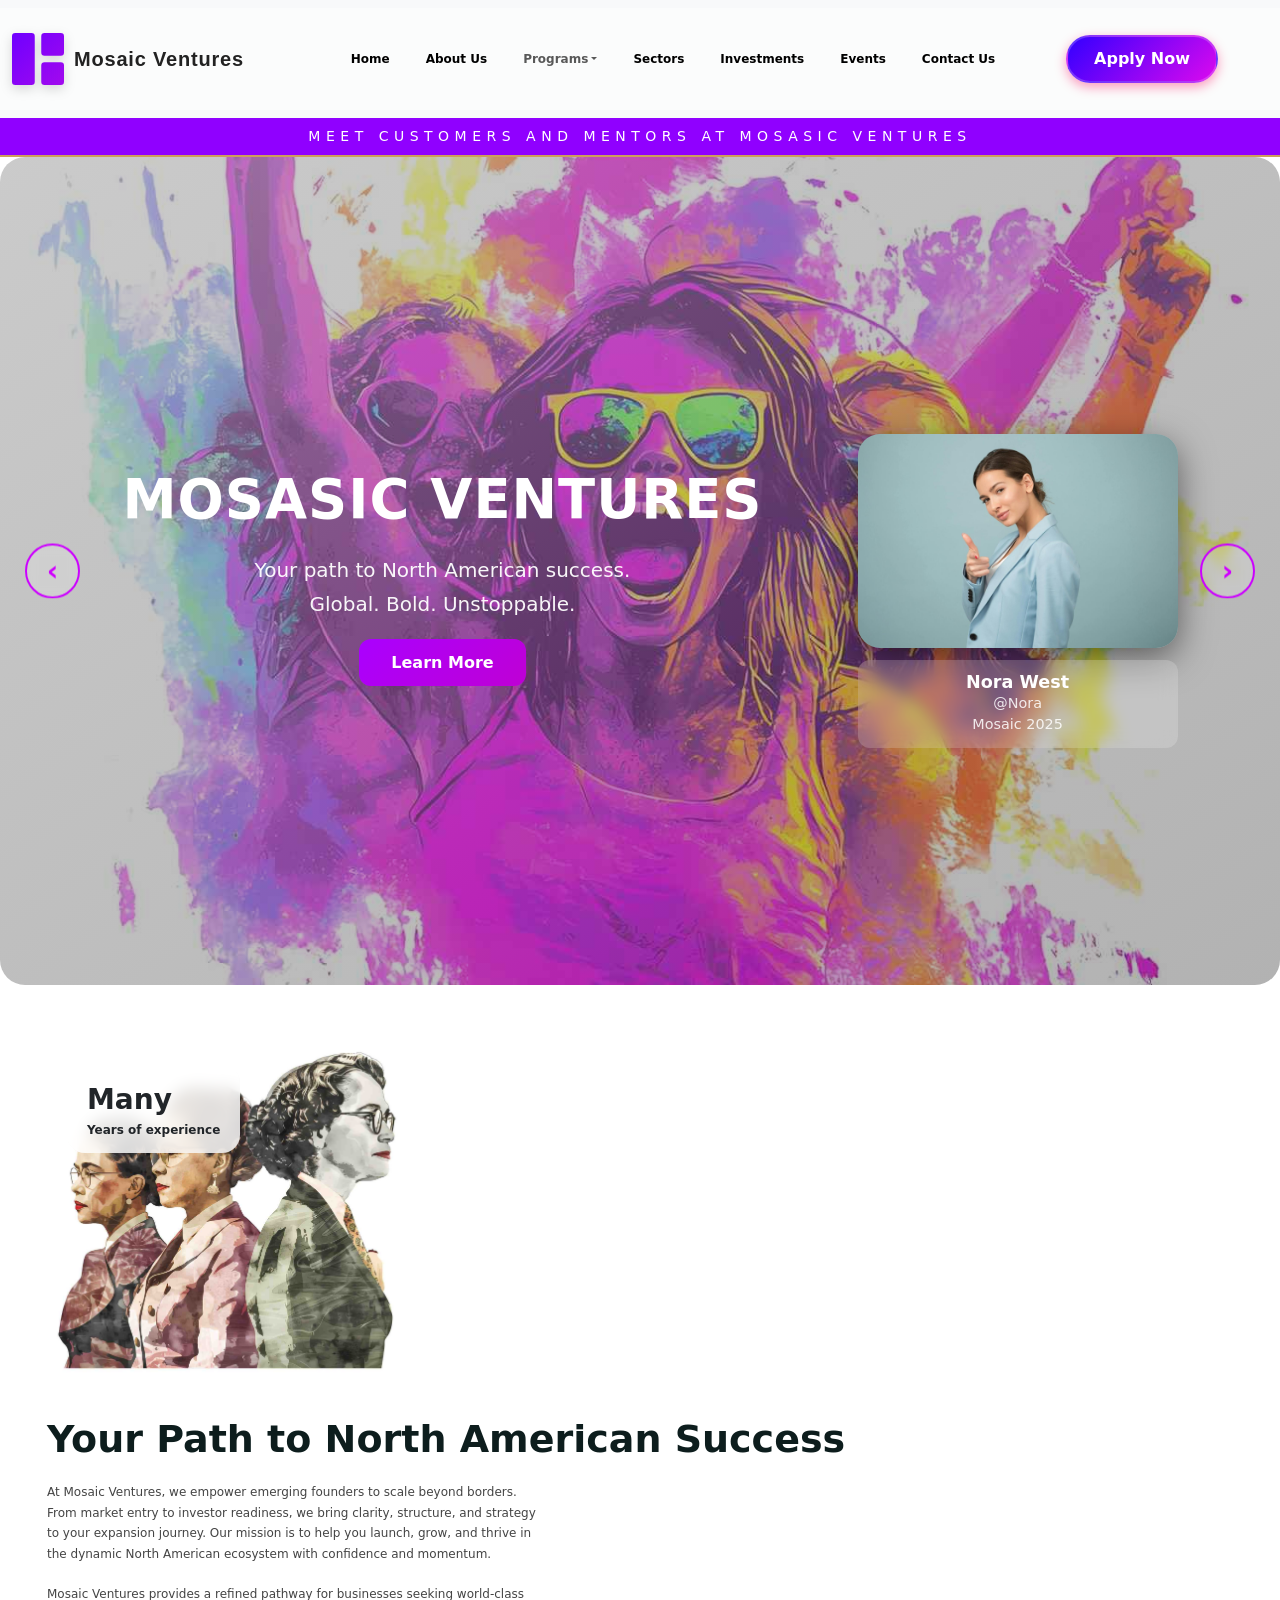
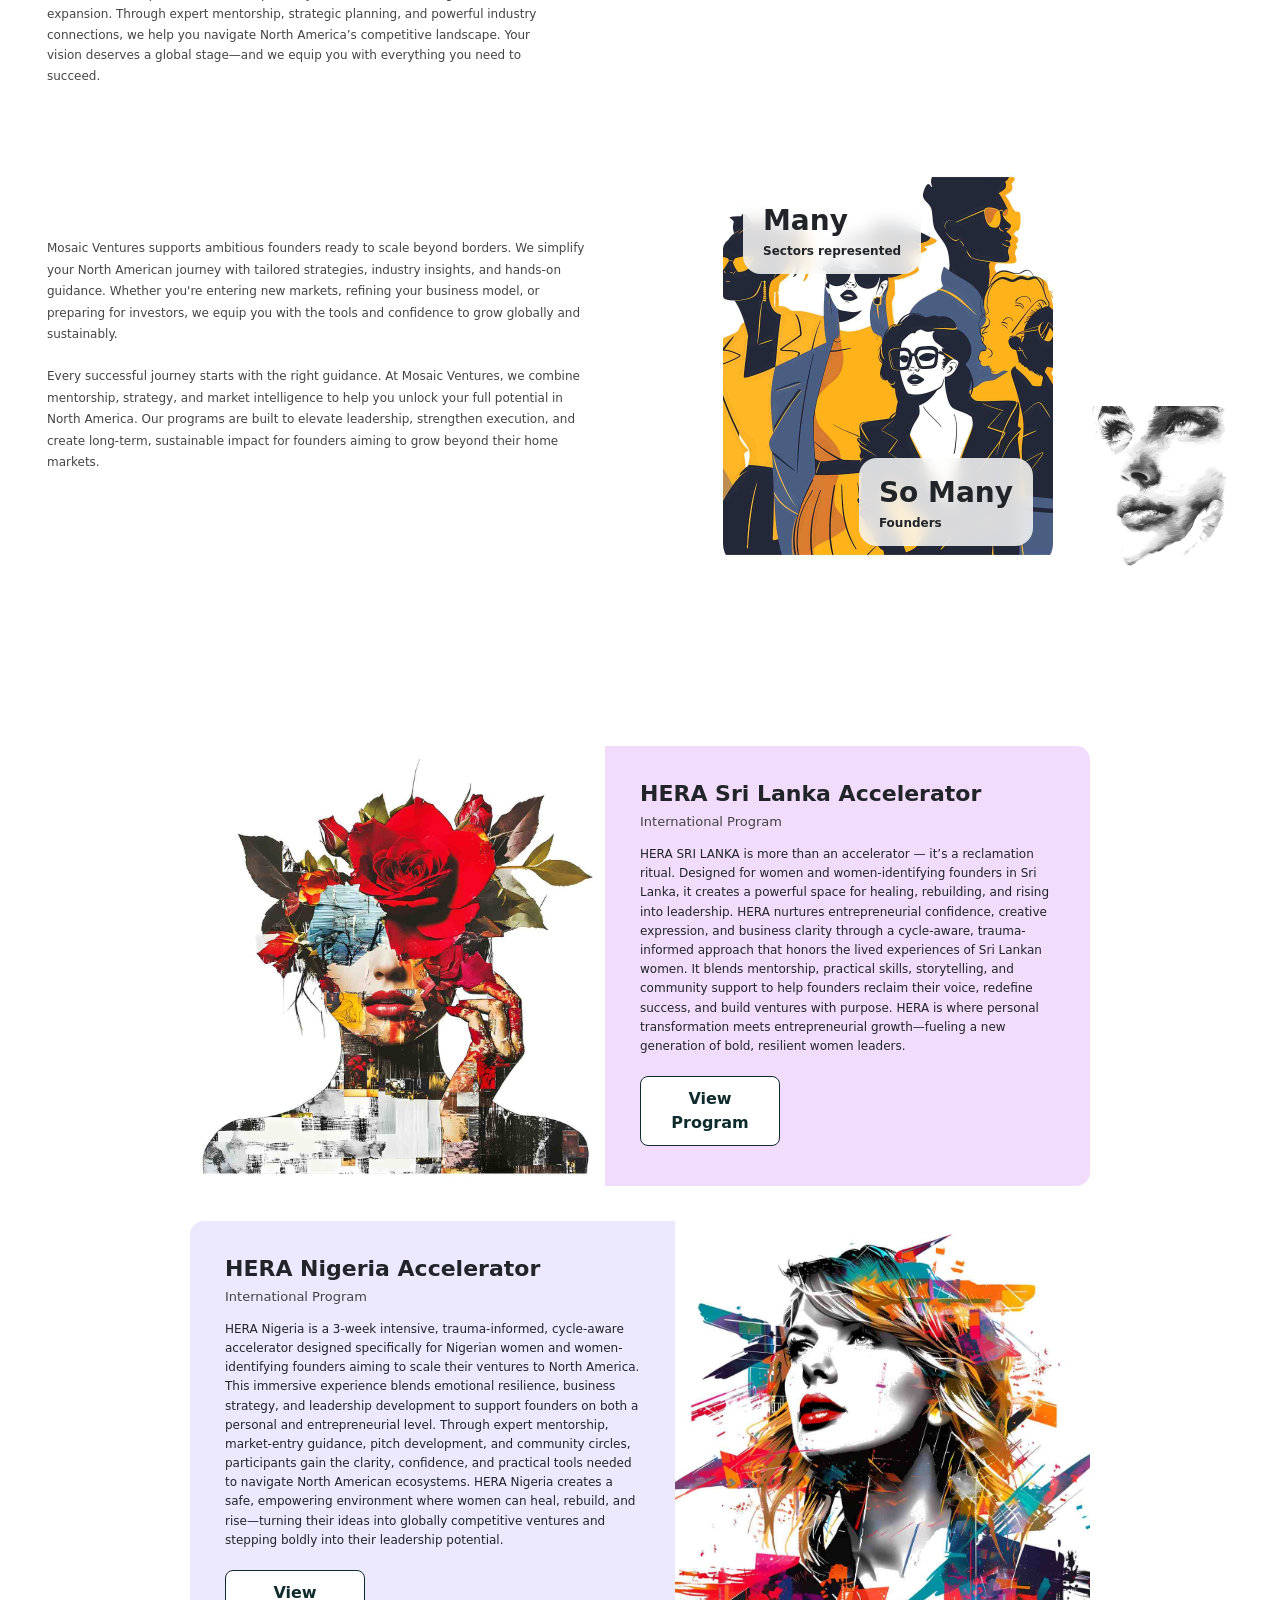
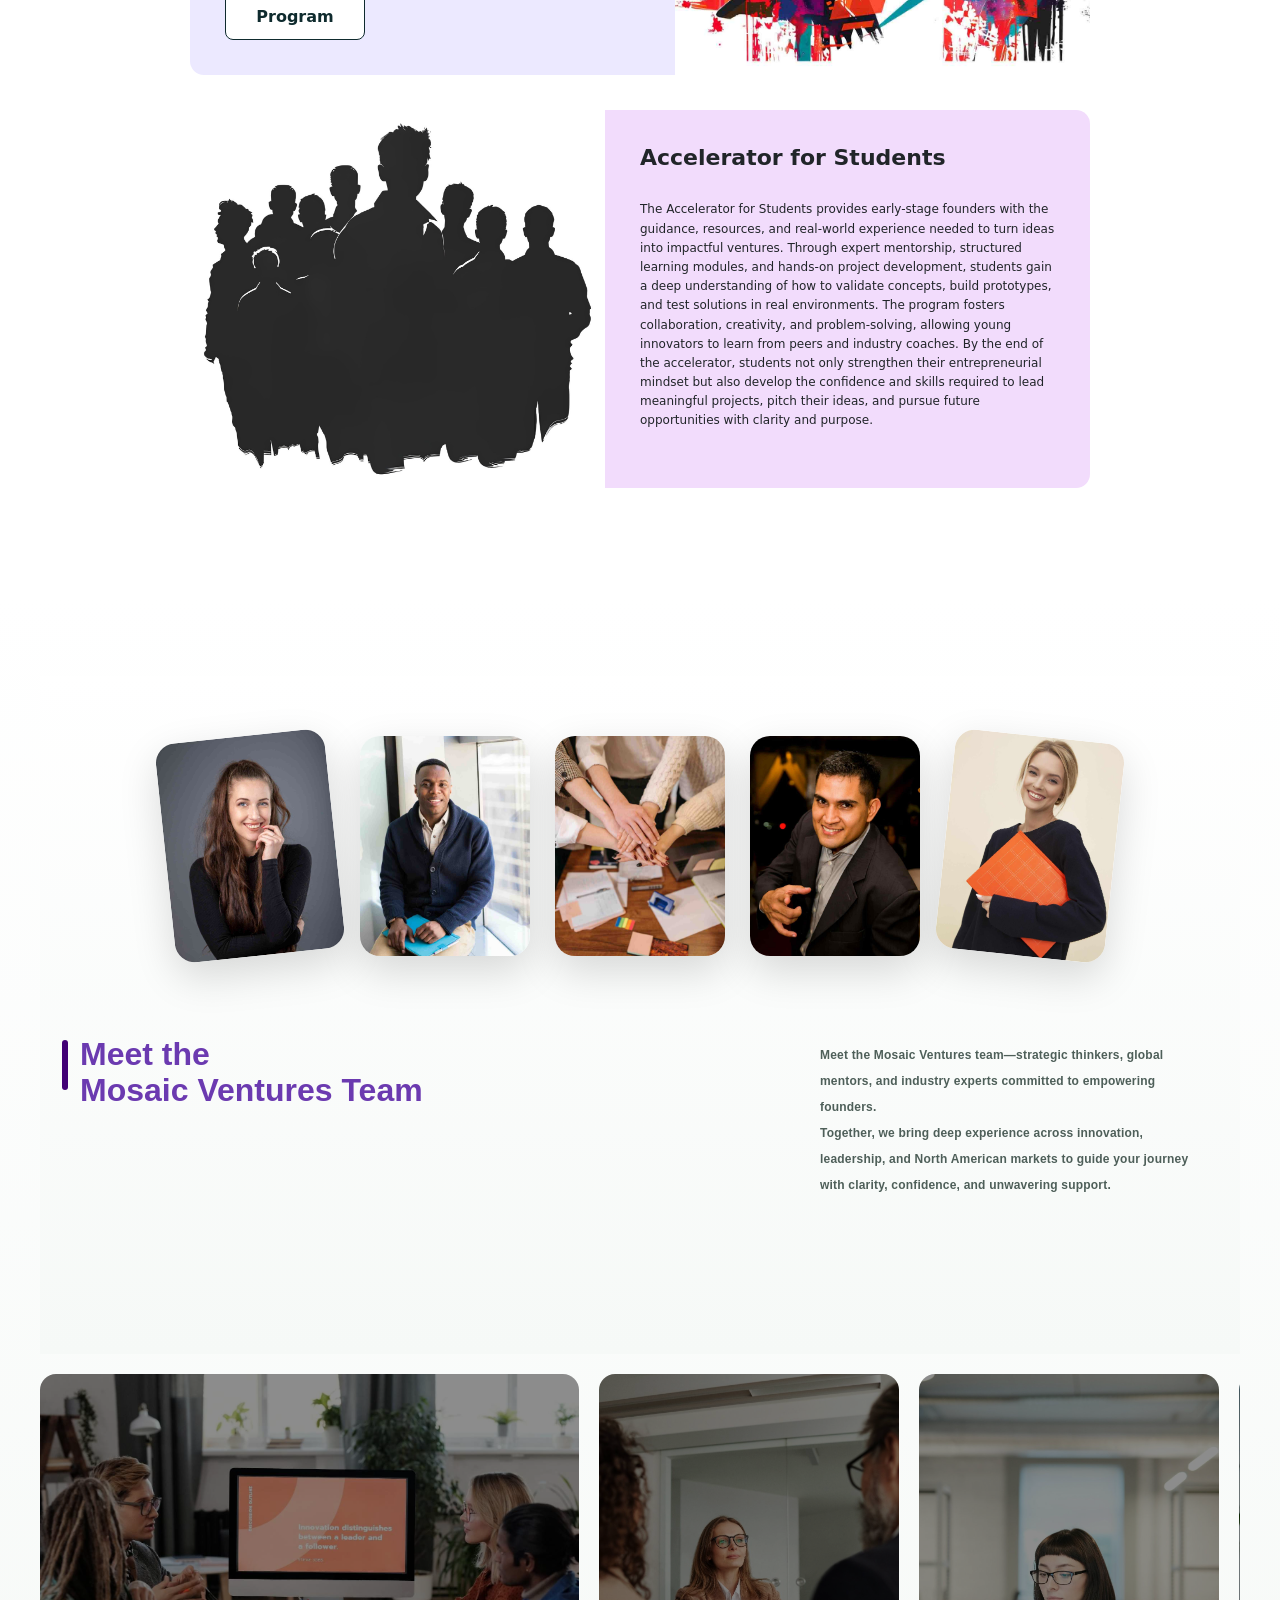
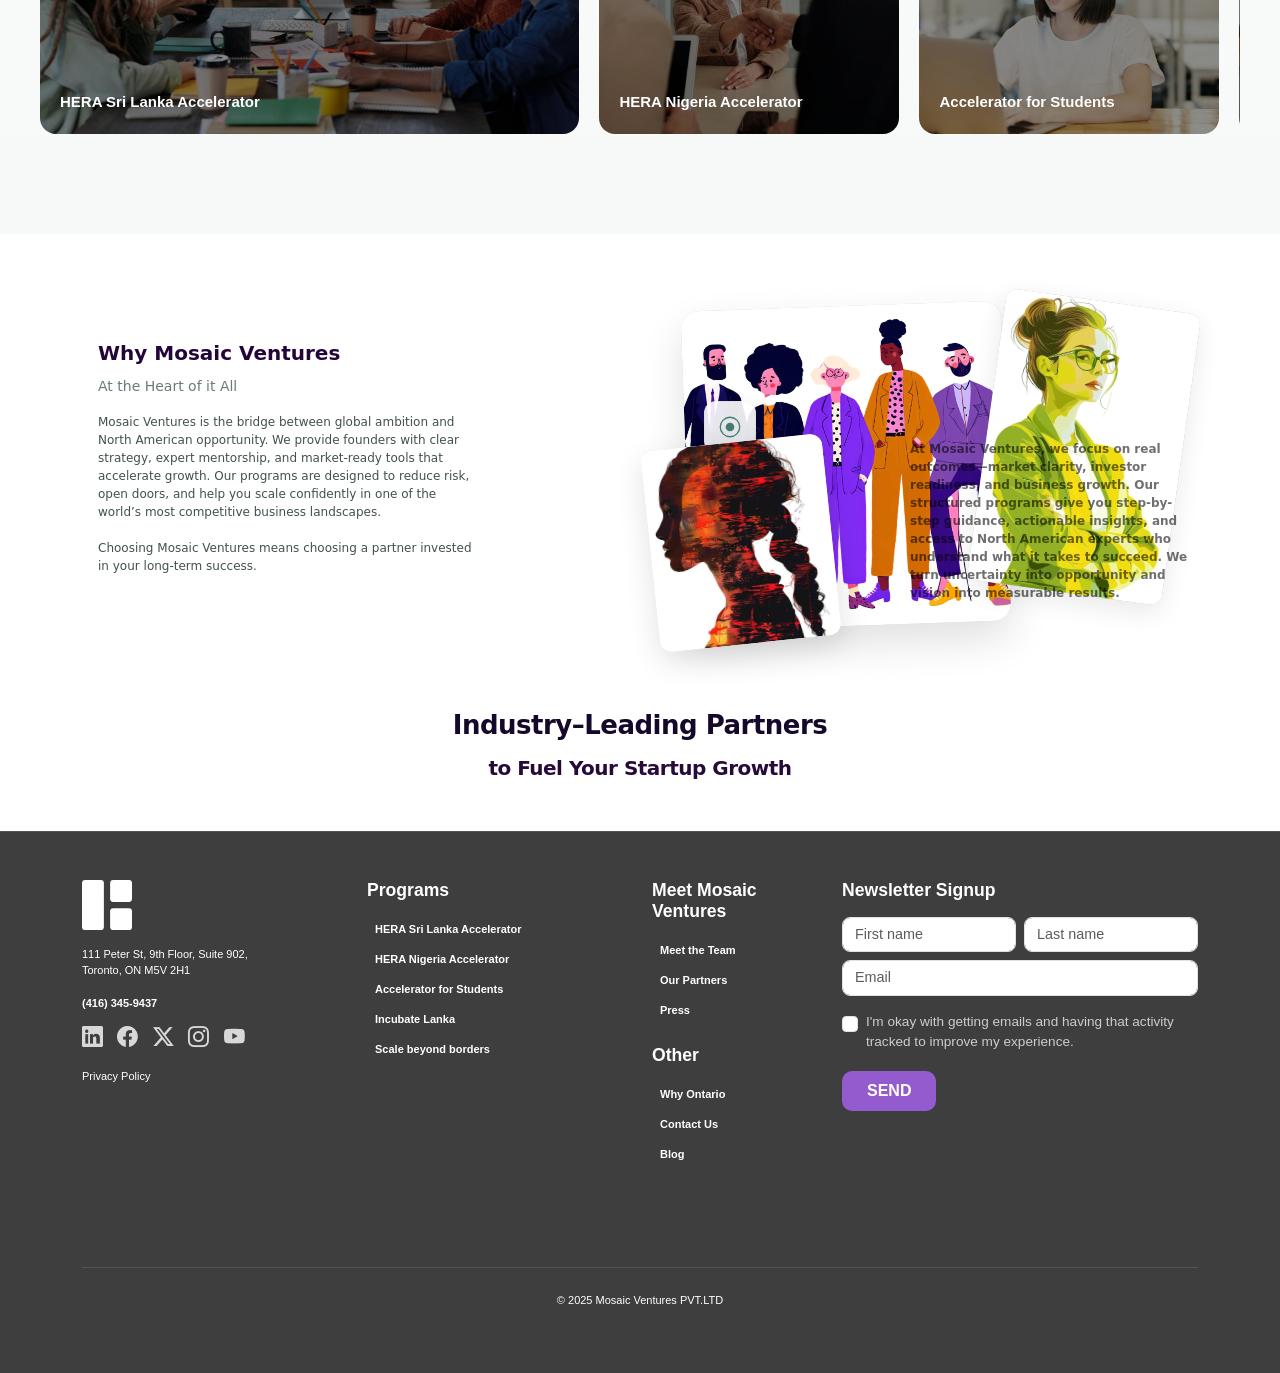
==== commit ff285048: "home page update" ====
--- a/index.html
+++ b/index.html
@@ -182,13 +182,297 @@
 
 
 
+
+<section class="homekumaran-section">
+
+    <!-- TOP SECTION -->
+    <div class="hk-row top">
+        
+        <div class="hk-col-left">
+            <div class="hk-img big-img">
+                <img src="images/homea.jpeg">
+                <div class="hk-badge">Many<br><span>Years of experience</span></div>
+            </div>
+        </div>
+
+        <div class="hk-col-right">
+            <h1>Your Path to North American Success</h1>
+
+            <p>
+                At Mosaic Ventures, we empower emerging founders to scale beyond borders. From market entry to investor readiness, we bring clarity, structure, and strategy to your expansion journey. Our mission is to help you launch, grow, and thrive in the dynamic North American ecosystem with confidence and momentum.
+            </p>
+
+            <p>
+               Mosaic Ventures provides a refined pathway for businesses seeking world-class expansion. Through expert mentorship, strategic planning, and powerful industry connections, we help you navigate North America’s competitive landscape. Your vision deserves a global stage—and we equip you with everything you need to succeed.
+            </p>
+        </div>
+
+    </div>
+
+    <!-- BOTTOM SECTION -->
+    <div class="hk-row bottom">
+
+        <div class="hk-left-text">
+            <p>
+                Mosaic Ventures supports ambitious founders ready to scale beyond borders. We simplify your North American journey with tailored strategies, industry insights, and hands-on guidance. Whether you're entering new markets, refining your business model, or preparing for investors, we equip you with the tools and confidence to grow globally and sustainably.
+            </p>
+            <p>
+                Every successful journey starts with the right guidance. At Mosaic Ventures, we combine mentorship, strategy, and market intelligence to help you unlock your full potential in North America. Our programs are built to elevate leadership, strengthen execution, and create long-term, sustainable impact for founders aiming to grow beyond their home markets.
+            </p>
+        </div>
+
+        <div class="hk-right-images">
+
+            <div class="hk-img tower-img">
+                <img src="images/homeb.jpeg">
+                <div class="hk-badge">Many<br><span>Sectors represented</span></div>
+                <div class="hk-badge hk-badge-bottom">So Many<br><span>Founders</span></div>
+            </div>
+
+            <div class="hk-img small-img">
+                <img src="images/homec.jpeg">
+            </div>
+
+        </div>
+
+    </div>
+
+</section>
+
+
+
+
+
+
+
+
+<section class="homekumaran2">
+
+   
+
+    <div class="hk2-grid">
+
+        <!-- Row 1 -->
+        <div class="hk2-card">
+            <div class="hk2-img">
+                <img src="images/homed.jpeg">
+            </div>
+            <div class="hk2-text hk2-peach">
+                <h2>HERA Sri Lanka Accelerator </h2>
+                <p class="sub">International Program</p>
+                <p>HERA SRI LANKA is more than an accelerator — it’s a reclamation ritual. Designed for women and women-identifying founders in Sri Lanka, it creates a powerful space for healing, rebuilding, and rising into leadership. HERA nurtures entrepreneurial confidence, creative expression, and business clarity through a cycle-aware, trauma-informed approach that honors the lived experiences of Sri Lankan women. It blends mentorship, practical skills, storytelling, and community support to help founders reclaim their voice, redefine success, and build ventures with purpose. HERA is where personal transformation meets entrepreneurial growth—fueling a new generation of bold, resilient women leaders.</p>
+<button class="hk2-btn" onclick="window.location.href='2.html'">
+  View Program
+</button>
+
+
+            </div>
+        </div>
+
+        <!-- Row 2 -->
+        <div class="hk2-card">
+            <div class="hk2-text hk2-purple">
+                <h2>HERA Nigeria Accelerator </h2>
+                <p class="sub">International Program</p>
+                <p>HERA Nigeria is a 3-week intensive, trauma-informed, cycle-aware accelerator designed specifically for Nigerian women and women-identifying founders aiming to scale their ventures to North America. This immersive experience blends emotional resilience, business strategy, and leadership development to support founders on both a personal and entrepreneurial level. Through expert mentorship, market-entry guidance, pitch development, and community circles, participants gain the clarity, confidence, and practical tools needed to navigate North American ecosystems. HERA Nigeria creates a safe, empowering environment where women can heal, rebuild, and rise—turning their ideas into globally competitive ventures and stepping boldly into their leadership potential.</p>
+                <button class="hk2-btn" onclick="window.location.href='3.html'">
+  View Program
+</button>
+            </div>
+            <div class="hk2-img">
+                <img src="images/homee.jpeg">
+            </div>
+        </div>
+
+        <!-- Row 3 -->
+        <div class="hk2-card">
+            <div class="hk2-img">
+                <img src="images/homef.jpeg">
+            </div>
+            <div class="hk2-text hk2-blue">
+                <h2>Accelerator for Students
+</h2>
+<br>
+               
+                <p>The Accelerator for Students provides early-stage founders with the guidance, resources, and real-world experience needed to turn ideas into impactful ventures. Through expert mentorship, structured learning modules, and hands-on project development, students gain a deep understanding of how to validate concepts, build prototypes, and test solutions in real environments. The program fosters collaboration, creativity, and problem-solving, allowing young innovators to learn from peers and industry coaches. By the end of the accelerator, students not only strengthen their entrepreneurial mindset but also develop the confidence and skills required to lead meaningful projects, pitch their ideas, and pursue future opportunities with clarity and purpose.</p>
+               
+            </div>
+        </div>
+
+    </div>
+
+   
+
+</section>
+
 <br><br>
+
+
+
+
+
+
+
+
+
+
+<section class="homekumaran3">
+
+<div class="homekumaran3">
+
+   
+    <div class="photo-strip">
+        <img src="images/home1.jpg" class="tilt-left">
+        <img src="images/home2.jpg">
+        <img src="images/home5.jpg">
+        <img src="images/home4.jpg">
+        <img src="images/home3.jpg" class="tilt-right">
+    </div>
+
+    
+
+    <div class="sectors-top">
+        <div>
+            <h3>Meet the <br>Mosaic Ventures Team</h3>
+        </div>
+        <p class="sector-desc">
+           Meet the Mosaic Ventures team—strategic thinkers, global mentors, and industry experts committed to empowering founders.<br>
+           Together, we bring deep experience across innovation, leadership, and North American markets to guide your journey with clarity, confidence, and unwavering support.
+        </p>
+    </div>
+
+</div>
+
+
+
+  <div class="sector-slider">
+    <div class="sector-grid">
+        <div class="sector-card">
+            <img src="images/home8.jpg">
+            <span>HERA Sri Lanka Accelerator</span>
+        </div>
+        <div class="sector-card">
+            <img src="images/home7.jpg">
+            <span>HERA Nigeria Accelerator </span>
+        </div>
+        <div class="sector-card">
+            <img src="images/home6.jpg">
+            <span>Accelerator for Students
+</span>
+        </div>
+        <div class="sector-card">
+            <img src="images/home9.jpg">
+            <span>Incubate Lanka
+</span>
+        </div>
+        <div class="sector-card">
+            <img src="images/home10.jpg">
+            <span>Scale beyond borders 
+</span>
+        </div>
+
+        <!-- Duplicate for infinite scroll -->
+        <div class="sector-card">
+            <img src="images/home8.jpg">
+            <span>HERA Sri Lanka Accelerator</span>
+        </div>
+        <div class="sector-card">
+            <img src="images/home7.jpg">
+            <span>HERA Nigeria Accelerator</span>
+        </div>
+        <div class="sector-card">
+            <img src="images/home6.jpg">
+            <span>Accelerator for Students</span>
+        </div>
+        <div class="sector-card">
+            <img src="images/home9.jpg">
+            <span>Incubate Lanka</span>
+        </div>
+        <div class="sector-card">
+            <img src="images/home10.jpg">
+            <span>Scale beyond borders</span>
+        </div>
+    </div>
+</div>
+
+
+</section>
+
+
+
+
+
+
 <br><br>
+
+<div class="homekumaran4">
+    <div class="hk4-hero">
+      <!-- LEFT TEXT -->
+      <div class="hk4-left" aria-hidden="false">
+        <div class="hk4-eyebrow">Why Mosaic Ventures</div>
+        <div class="hk4-sub">At the Heart of it All</div>
+
+        <p class="hk4-paragraph">
+         Mosaic Ventures is the bridge between global ambition and North American opportunity. We provide founders with clear strategy, expert mentorship, and market-ready tools that accelerate growth. Our programs are designed to reduce risk, open doors, and help you scale confidently in one of the world’s most competitive business landscapes.
+        </p>
+
+        <p class="hk4-paragraph">
+         Choosing Mosaic Ventures means choosing a partner invested in your long-term success.
+        </p>
+      </div>
+
+      <!-- RIGHT COLLAGE -->
+      <div class="hk4-right" role="img" aria-label="collage of images">
+        <!-- main image (replace src with your large image) -->
+        <div class="hk4-main-img">
+          <img src="images/home11.jpeg" alt="Tall building / hero image">
+        </div>
+
+        <!-- overlay icon (simple SVG) -->
+        <div class="hk4-overlay-icon" title="icon">
+          <!-- little target-like svg -->
+          <svg viewBox="0 0 24 24" fill="none" aria-hidden="true" xmlns="http://www.w3.org/2000/svg">
+            <circle cx="12" cy="12" r="9" stroke="#2c6a60" stroke-width="1.2" fill="transparent"></circle>
+            <circle cx="12" cy="12" r="4" fill="#2c6a60"></circle>
+          </svg>
+        </div>
+
+        <!-- small top-right tile -->
+        <div class="hk4-tile">
+          <img src="images/home12.jpeg" alt="tile 1">
+        </div>
+
+        <!-- second small top-right tile, slightly offset (use pseudo layout) -->
+       
+        <!-- small rounded bottom-left -->
+        <div class="hk4-small">
+          <img src="images/home14.jpeg" alt="portrait small">
+        </div>
+
+        <!-- right paragraph & Learn More button -->
+        <div class="hk4-right-copy">
+          <p>
+           At Mosaic Ventures, we focus on real outcomes—market clarity, investor readiness, and business growth. Our structured programs give you step-by-step guidance, actionable insights, and access to North American experts who understand what it takes to succeed. We turn uncertainty into opportunity and vision into measurable results.
+          </p>
+       
+        </div>
+      </div>
+    </div>
+
+    <!-- Bottom big headline -->
+    <div class="hk4-bottom-title">
+      Industry–Leading Partners
+      <span class="hk4-bottom-sub">to Fuel Your Startup Growth</span>
+    </div>
+  </div>
+
+
+
+
+
+
+
 <br><br>
-<br><br>
-<br><br>
-
-
 
 
 <footer class="tbdc-footer">
--- a/style.css
+++ b/style.css
@@ -388,6 +388,752 @@
 
 
 
+
+
+
+
+
+
+
+.homekumaran-section {
+    width: 100%;
+    max-width: 1250px;
+    padding: 60px 32px;
+    margin: auto;
+}
+
+/* ROWS */
+.hk-row {
+    display: flex;
+    justify-content: space-between;
+    gap: 40px;
+    align-items: center;
+    flex-wrap: wrap;
+    margin-bottom: 60px;
+}
+
+/* TOP LEFT IMAGE */
+.big-img {
+    width: 360px;
+    height: 330px;
+    position: relative;
+    border-radius: 22px;
+    overflow: hidden;
+}
+
+.hk-img img {
+    width: 100%;
+    height: 100%;
+    object-fit: cover;
+}
+
+/* RIGHT TEXT */
+.hk-col-right h1 {
+    font-size: 38px;
+    font-weight: 800;
+    color: #0d1d1d;
+    margin-bottom: 18px;
+    line-height: 1.3;
+}
+
+.hk-col-right p {
+    color: #444;
+    font-size: 12px;
+    line-height: 1.7;
+    margin-bottom: 20px;
+    max-width: 500px;
+    
+}
+
+/* BADGES */
+.hk-badge {
+    position: absolute;
+    top: 20px;
+    left: 20px;
+    background: rgba(255,255,255,0.82);
+    padding: 14px 20px;
+    border-radius: 18px;
+    font-size: 28px;
+    font-weight: 700;
+    backdrop-filter: blur(8px);
+}
+
+.hk-badge span {
+    font-size: 12px;
+}
+
+.hk-badge-bottom {
+    bottom: 20px;
+    right: 20px;
+    left: auto;
+    top: auto;
+}
+
+/* BOTTOM TEXT */
+.hk-left-text {
+    max-width: 540px;
+}
+
+.hk-left-text p {
+    font-size: 12px;
+    color: #444;
+    line-height: 1.8;
+    margin-bottom: 20px;
+}
+
+/* RIGHT IMAGES GROUP */
+.hk-right-images {
+    display: flex;
+    align-items: flex-end;
+    gap: 20px;
+}
+
+/* Tower image */
+.tower-img {
+    width: 330px;
+    height: 400px;
+    border-radius: 22px;
+    position: relative;
+    overflow: hidden;
+}
+
+/* Small smiling image */
+.small-img {
+    width: 160px;
+    height: 160px;
+    border-radius: 20px;
+    overflow: hidden;
+}
+
+/* RESPONSIVE */
+@media (max-width: 992px) {
+    .hk-row {
+        flex-direction: column;
+        text-align: center;
+    }
+
+    .hk-right-images {
+        justify-content: center;
+    }
+
+    .hk-col-right p {
+        margin: auto;
+    }
+}
+
+@media (max-width: 600px) {
+
+    .big-img,
+    .tower-img,
+    .small-img {
+        width: 100%;
+        height: auto;
+    }
+
+    .hk-badge {
+        font-size: 22px;
+        padding: 10px 14px;
+    }
+
+    .hk-badge span {
+        font-size: 10px;
+    }
+
+    .hk-row {
+        margin-bottom: 40px;
+    }
+
+    .hk-col-right h1 {
+        font-size: 30px;
+    }
+}
+
+
+
+
+
+
+
+
+
+
+
+
+
+
+
+
+
+
+.homekumaran2 {
+    padding: 60px 40px;
+    max-width: 980px;
+    margin: auto;
+}
+
+/* Title */
+.hk2-title {
+    text-align: center;
+    font-size: 36px;
+    font-weight: 800;
+    margin-bottom: 30px;
+    color: #0f2b2e;
+}
+
+/* Tabs */
+.hk2-tabs {
+    text-align: center;
+    margin-bottom: 40px;
+}
+
+
+.hk2-tab.active {
+    background: #0f2b2e;
+    color: white;
+    border-color: #0f2b2e;
+}
+
+/* Grid */
+.hk2-grid {
+    display: flex;
+    flex-direction: column;
+    gap: 35px;
+}
+
+.hk2-card {
+    display: flex;
+    background: white;
+    border-radius: 14px;
+    overflow: hidden;
+    gap: 0;
+}
+
+/* Images */
+.hk2-img {
+    flex: 1;
+}
+
+.hk2-img img {
+    width: 100%;
+    height: 100%;
+    object-fit: cover;
+}
+
+/* Text area */
+.hk2-text {
+    flex: 1;
+    padding: 35px;
+    display: flex;
+    flex-direction: column;
+}
+
+.hk2-text h2 {
+    margin: 0 0 5px;
+    font-size: 22px;
+    font-weight: 800;
+}
+
+.hk2-text .sub {
+    font-size: 13px;
+    color: #444;
+    margin-bottom: 12px;
+}
+
+.hk2-text p {
+    font-size: 12px;
+    line-height: 1.6;
+    margin-bottom: 20px;
+}
+
+/* Background colors */
+.hk2-peach {
+    background: #f2dcfc;
+}
+
+.hk2-purple {
+    background: #ece9ff;
+}
+
+.hk2-blue {
+    background: #f2dcfc;
+}
+
+/* Buttons */
+.hk2-btn {
+    width: 140px;
+    padding: 10px;
+    border-radius: 8px;
+    border: 1px solid #0f2b2e;
+    background: white;
+    color: #0f2b2e;
+    cursor: pointer;
+    font-weight: 600;
+}
+
+.hk2-btn:hover {
+    background: #0f2b2e;
+    color: white;
+}
+
+/* Bottom Button */
+.hk2-bottom {
+    text-align: center;
+    margin-top: 40px;
+}
+
+.hk2-all-btn {
+    background: #c7a16b;
+    border: none;
+    padding: 12px 28px;
+    border-radius: 8px;
+    color: white;
+    font-weight: 600;
+    cursor: pointer;
+}
+
+/* Responsive */
+@media (max-width: 780px) {
+    .hk2-card {
+        flex-direction: column;
+    }
+}
+
+
+
+
+
+
+
+
+
+
+
+
+
+
+
+
+
+
+
+
+
+
+
+
+
+/*  5-Photo  */
+.photo-strip {
+    display: flex;
+    justify-content: center;
+    gap: 25px;
+    margin-bottom: 60px;
+    margin-top: -20px;
+    flex-wrap: wrap;
+}
+
+.photo-strip img {
+    width: 170px;
+    height: 220px;
+    object-fit: cover;
+    border-radius: 20px;
+    box-shadow: 0 15px 40px rgba(0,0,0,0.15);
+    transition: 0.3s ease;
+}
+
+/* slight random tilts */
+.tilt-left {
+    transform: rotate(-6deg);
+}
+.tilt-right {
+    transform: rotate(6deg);
+}
+
+.photo-strip img:hover {
+    transform: scale(1.05) rotate(0deg);
+}
+
+/* Mobile responsive */
+@media (max-width: 768px) {
+    .photo-strip {
+        gap: 18px;
+    }
+    .photo-strip img {
+        width: 130px;
+        height: 170px;
+    }
+}
+
+@media (max-width: 480px) {
+    .photo-strip img {
+        width: 100px;
+        height: 140px;
+    }
+}
+
+
+
+
+
+
+
+
+
+
+
+.homekumaran3 {
+    width: 100%;
+    padding: 80px 40px;
+    background: linear-gradient(180deg, #ffffff 0%, #f6f9f7 100%);
+    font-family: "Inter", sans-serif;
+}
+
+/* Team Header */
+.team-header {
+    text-align: center;
+    margin-bottom: 80px;
+    position: relative;
+}
+
+
+
+
+
+
+
+/* explore button */
+
+/* Top text section */
+.sectors-top {
+    display: flex;
+    justify-content: space-between;
+    align-items: flex-start;
+    margin-bottom: 40px;
+    flex-wrap: wrap;
+    padding: 20px 0;
+}
+
+.sectors-top h3 {
+    font-size: 32px;
+    font-weight: 800;
+    color: #6b3ab0;
+    line-height: 36px;
+    position: relative;
+}
+
+/* accent bar on the left title */
+.sectors-top h3::before {
+    content: "";
+    width: 6px;
+    height: 50px;
+    background: #420075;
+    position: absolute;
+    left: -18px;
+    top: 4px;
+    border-radius: 3px;
+}
+
+.sector-desc {
+    font-size: 12px;
+    line-height: 26px;
+    color: #4e5f59;
+    max-width: 380px;
+    font-weight: 600;
+    letter-spacing: 0.2px;
+    margin-top: 6px;
+}
+
+/* Responsive */
+@media (max-width: 768px) {
+    .sectors-top {
+        flex-direction: column;
+        gap: 18px;
+    }
+    .sectors-top h3 {
+        font-size: 26px;
+    }
+    .sector-desc {
+        font-size: 15px;
+    }
+}
+
+
+/* Cards */
+/* Slider wrapper */
+.sector-slider {
+    width: 100%;
+    overflow: hidden;
+    position: relative;
+    padding: 20px 0;
+}
+
+/* Continuous scrolling track */
+.sector-grid {
+    display: flex;
+    gap: 20px;
+    width: max-content;
+    animation: scroll 25s linear infinite;
+}
+
+.sector-slider:hover .sector-grid {
+    animation-play-state: paused; /* hover → pause scrolling */
+}
+
+@keyframes scroll {
+    from {
+        transform: translateX(0);
+    }
+    to {
+        transform: translateX(-50%);
+    }
+}
+
+.sector-card {
+    position: relative;
+    min-width: 300px;  /* width for each card */
+    border-radius: 16px;
+    overflow: hidden;
+    flex-shrink: 0;
+}
+
+.sector-card img {
+    width: 100%;
+    height: 360px;
+    object-fit: cover;
+    filter: brightness(0.55);
+    transition: transform 0.4s ease, filter 0.4s ease;
+}
+
+/* hover → zoom */
+.sector-card:hover img {
+    transform: scale(1.15);
+    filter: brightness(0.9);
+}
+
+/* Text inside card */
+.sector-card span {
+    position: absolute;
+    bottom: 20px;
+    left: 20px;
+    color: white;
+    font-size: 15px;
+    font-weight: 600;
+}
+
+
+/* Responsive */
+@media (max-width: 1200px) {
+    .sector-grid {
+        grid-template-columns: repeat(3, 1fr);
+    }
+}
+
+@media (max-width: 768px) {
+    .sector-grid {
+        grid-template-columns: repeat(2, 1fr);
+    }
+}
+
+@media (max-width: 480px) {
+    .sector-grid {
+        grid-template-columns: 1fr;
+    }
+    .sector-card img {
+        height: 280px;
+    }
+}
+
+
+
+
+
+
+
+
+
+
+
+
+
+
+
+
+
+.homekumaran4 {
+      max-width: 1100px;
+      margin: 0 auto;
+    }
+
+    .hk4-hero {
+      display: grid;
+      grid-template-columns: 1fr 1fr;
+      gap: 32px;
+      align-items: center;
+      padding: 24px 8px;
+    }
+
+    /* Left column text block */
+    .hk4-left {
+      padding-right: 18px;
+    }
+    .hk4-eyebrow {
+      font-weight: 600;
+      color: #24053a;
+      margin-bottom: 8px;
+      font-size: 20px;
+    }
+    .hk4-sub {
+      color: #6b7b76;
+      font-size: 14px;
+      margin-bottom: 16px;
+      max-width: 360px;
+    }
+    .hk4-paragraph {
+      color: #42514d;
+      font-size: 12px;
+      margin-bottom: 18px;
+      max-width: 380px;
+    }
+
+    /* Small square image at lower-left inside collage column */
+    .hk4-callout {
+      display: inline-flex;
+      align-items: center;
+      gap: 12px;
+    }
+
+    /* Right column collage */
+    .hk4-right {
+      position: relative;
+      min-height: 320px;
+    }
+
+    /* main big rounded image */
+    .hk4-main-img {
+      width: 320px;
+      height: 320px;
+      border-radius: 18px;
+      overflow: hidden;
+      box-shadow: 0 18px 40px rgba(3,12,12,0.12);
+      background: #ddd;
+      position: absolute;
+      left: 30px;
+      top: 0;
+      transform: rotate(-2deg);
+    }
+    .hk4-main-img img { width:100%; height:100%; object-fit:cover; display:block; }
+
+    /* overlay small icon circle */
+    .hk4-overlay-icon {
+      position: absolute;
+      left: calc(30px + 18px);
+      top: 38%;
+      transform: translateY(-50%);
+      width: 52px;
+      height: 52px;
+      border-radius: 12px;
+      background: rgba(255,255,255,0.9);
+      display:flex;
+      align-items:center;
+      justify-content:center;
+      box-shadow: 0 6px 20px rgba(2,10,8,0.12);
+      border: 1px solid rgba(0,0,0,0.04);
+    }
+    .hk4-overlay-icon svg { width:26px; height:26px; opacity:0.85; }
+
+    /* small tilted squares top-right */
+    .hk4-tile {
+      width: 196px;
+      height: 294px;
+      border-radius: 12px;
+      overflow:hidden;
+      position: absolute;
+      right: 0;
+      top: -6px;
+      transform: rotate(8deg);
+      box-shadow: 0 8px 26px rgba(3,12,12,0.09);
+      background:#ccc;
+    }
+    .hk4-tile img { width:100%; height:100%; object-fit:cover; display:block; }
+
+    /* small rounded picture bottom-left (floating) */
+    .hk4-small {
+      width: 182px;
+      height: 202px;
+      border-radius: 12px;
+      overflow:hidden;
+      position: absolute;
+      left: -6px;
+      bottom: -18px;
+      transform: rotate(-6deg);
+      box-shadow: 0 10px 30px rgba(3,12,12,0.12);
+      background:#eee;
+    }
+    .hk4-small img { width:100%; height:100%; object-fit:cover; display:block; }
+
+    /* right-side paragraph & button */
+    .hk4-right-copy {
+      position: absolute;
+      right: -18px;
+      bottom: 8px;
+      width: 290px;
+      font-size: 12px;
+      color: #00000090;
+      background: transparent;
+      font-weight: bold;
+    }
+    
+
+    /* big heading centered under hero */
+    .hk4-bottom-title {
+      margin-top: 56px;
+      text-align: center;
+      font-size: 26px;
+      font-weight: 800;
+      color: #16082a;
+      letter-spacing: -0.5px;
+    }
+    .hk4-bottom-sub {
+      display:block;
+      margin-top: 8px;
+      font-size: 20px;
+      font-weight:700;
+      color:#280a3a;
+    }
+
+    /* Responsive */
+    @media (max-width: 880px) {
+      .hk4-hero { grid-template-columns: 1fr; gap:18px; }
+      .hk4-right { min-height: 420px; height:auto; }
+      .hk4-main-img { position: relative; left: 0; top: 0; transform: none; margin: 0 auto; width: 88%; height: 320px; }
+      .hk4-overlay-icon { left: 50%; top: 12%; transform: translateX(-50%) translateY(0); }
+      .hk4-tile { right: 12%; top: -10px; transform: rotate(6deg); }
+      .hk4-right-copy { position: relative; right: auto; bottom: auto; width: 100%; margin-top: 14px; }
+    }
+
+    @media (max-width:480px){
+      body{ padding:18px; }
+      .hk4-bottom-title{ font-size:20px; }
+      .hk4-bottom-sub{ font-size:16px; display:block; }
+    }
+
+
+
+
+
+
+
+
+
+
+
+
+
+
+
+
+
+
 /* Footer Styles */
 .tbdc-footer {
   background-color: #000000c1;
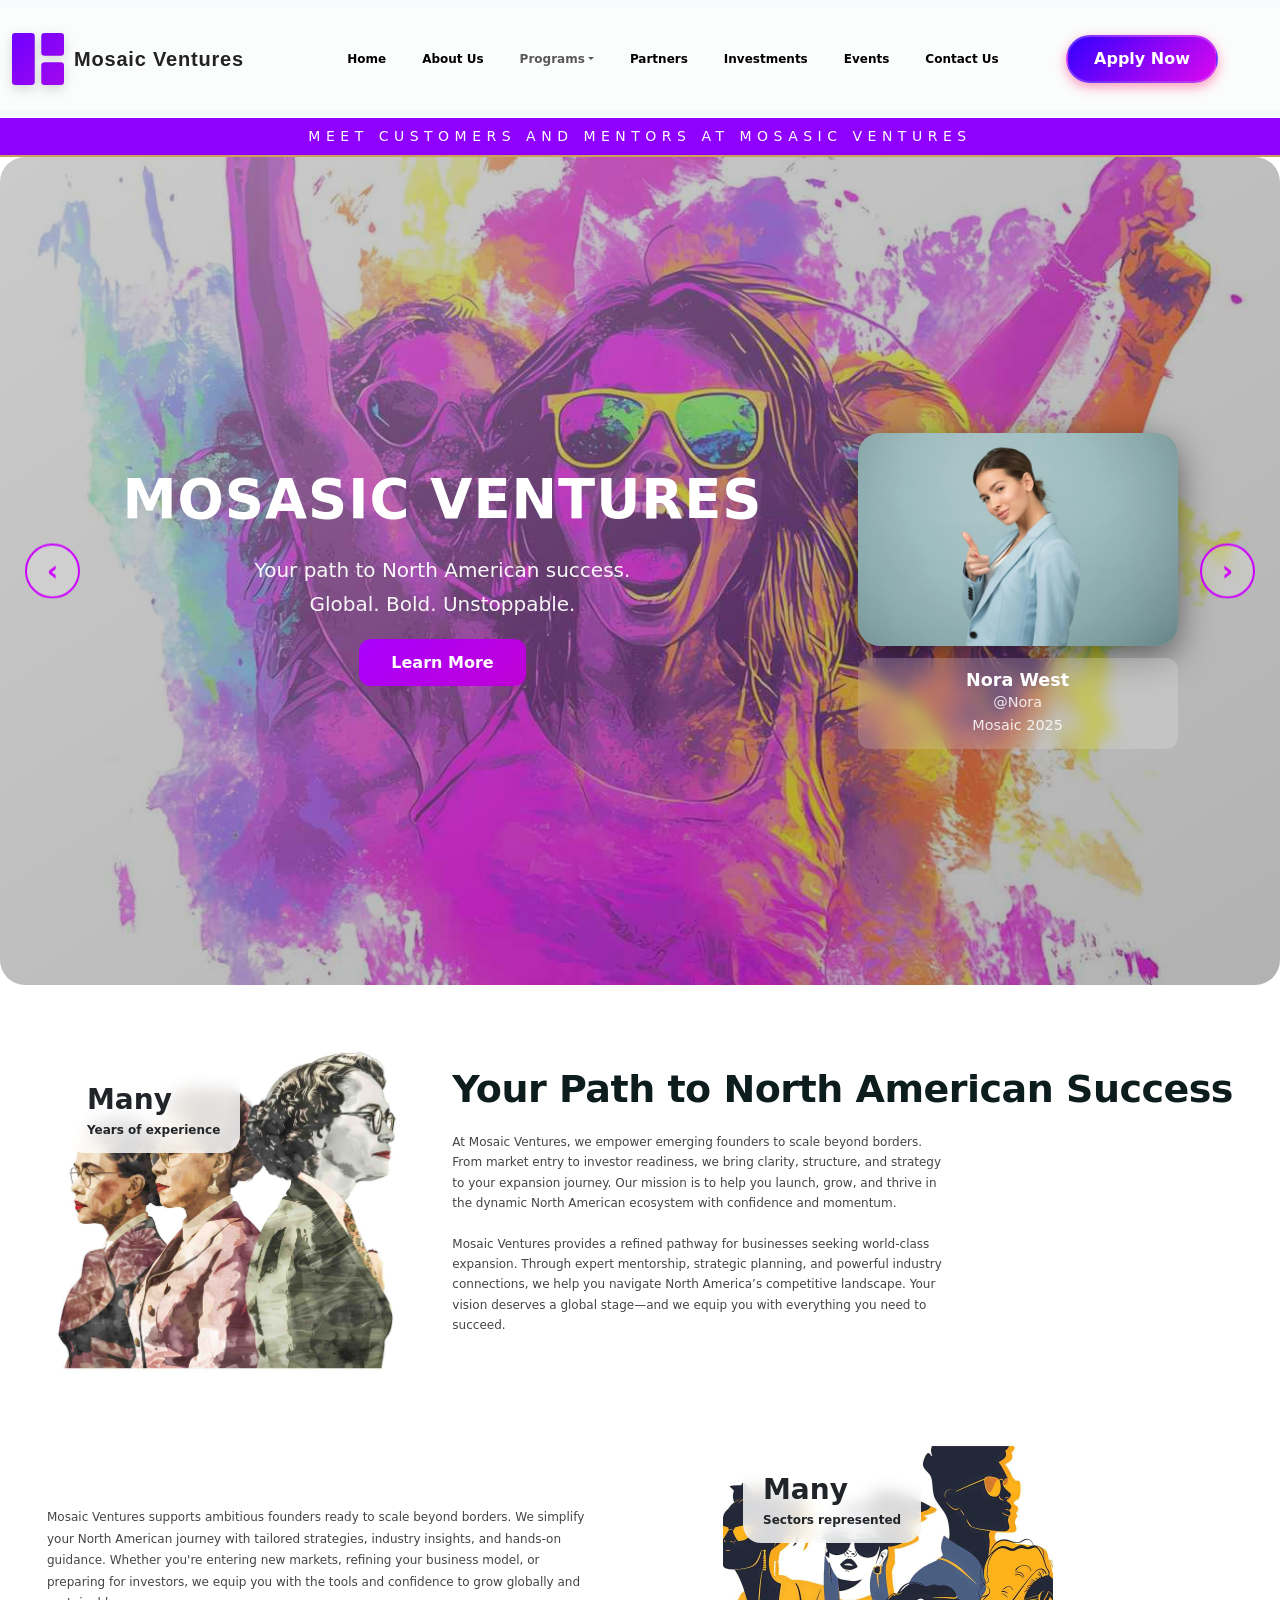
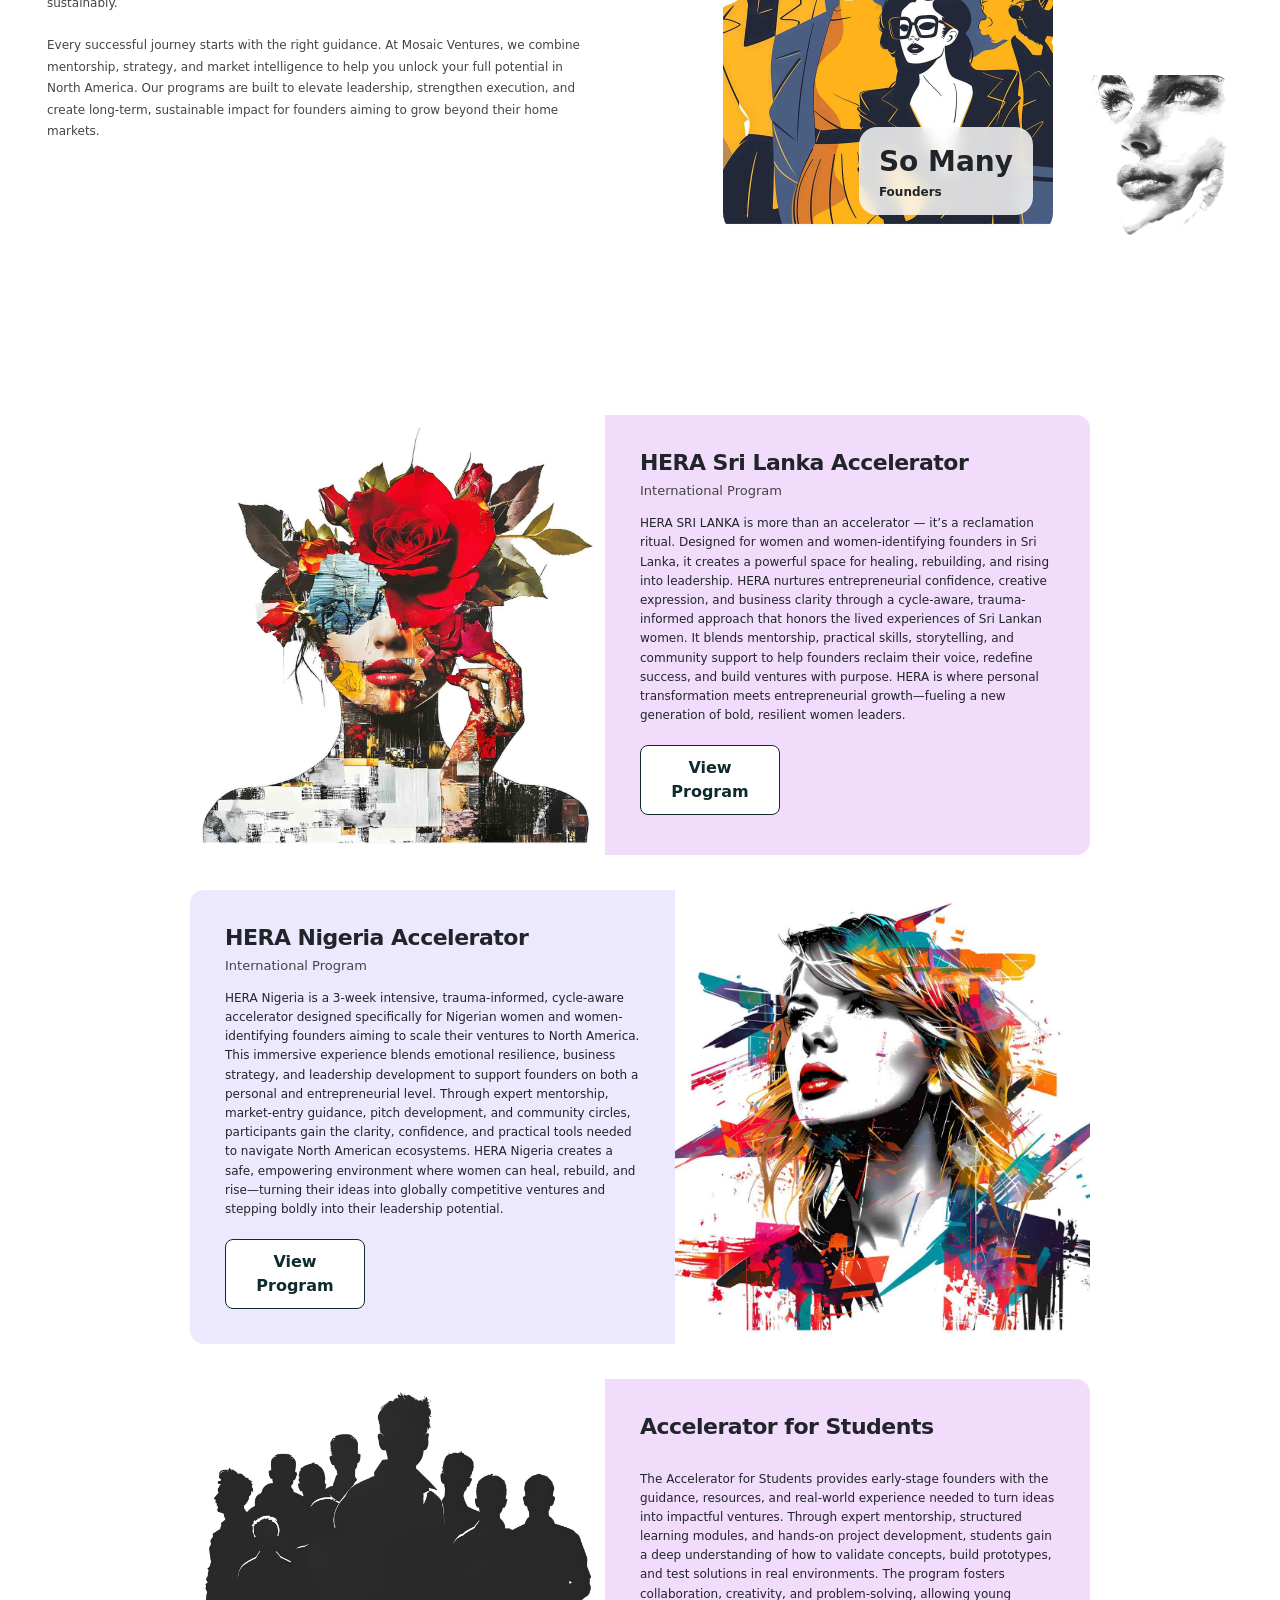
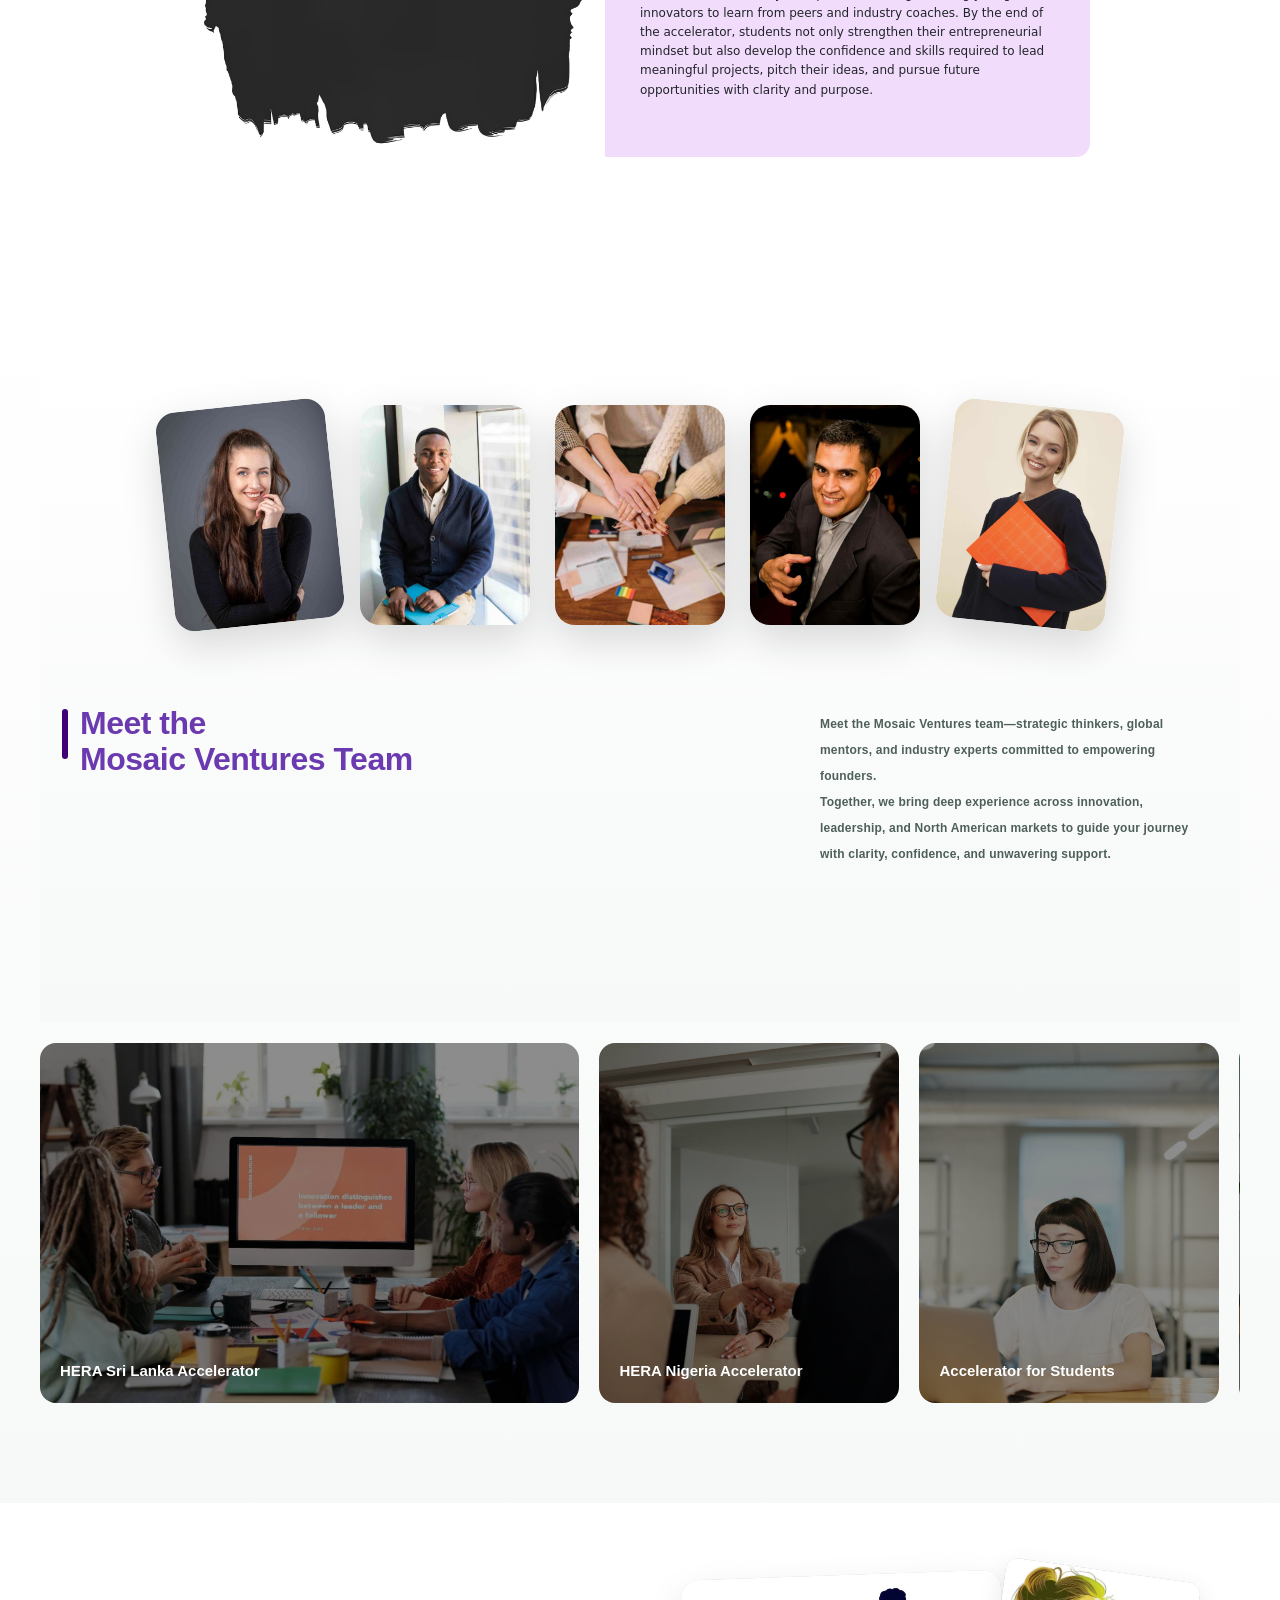
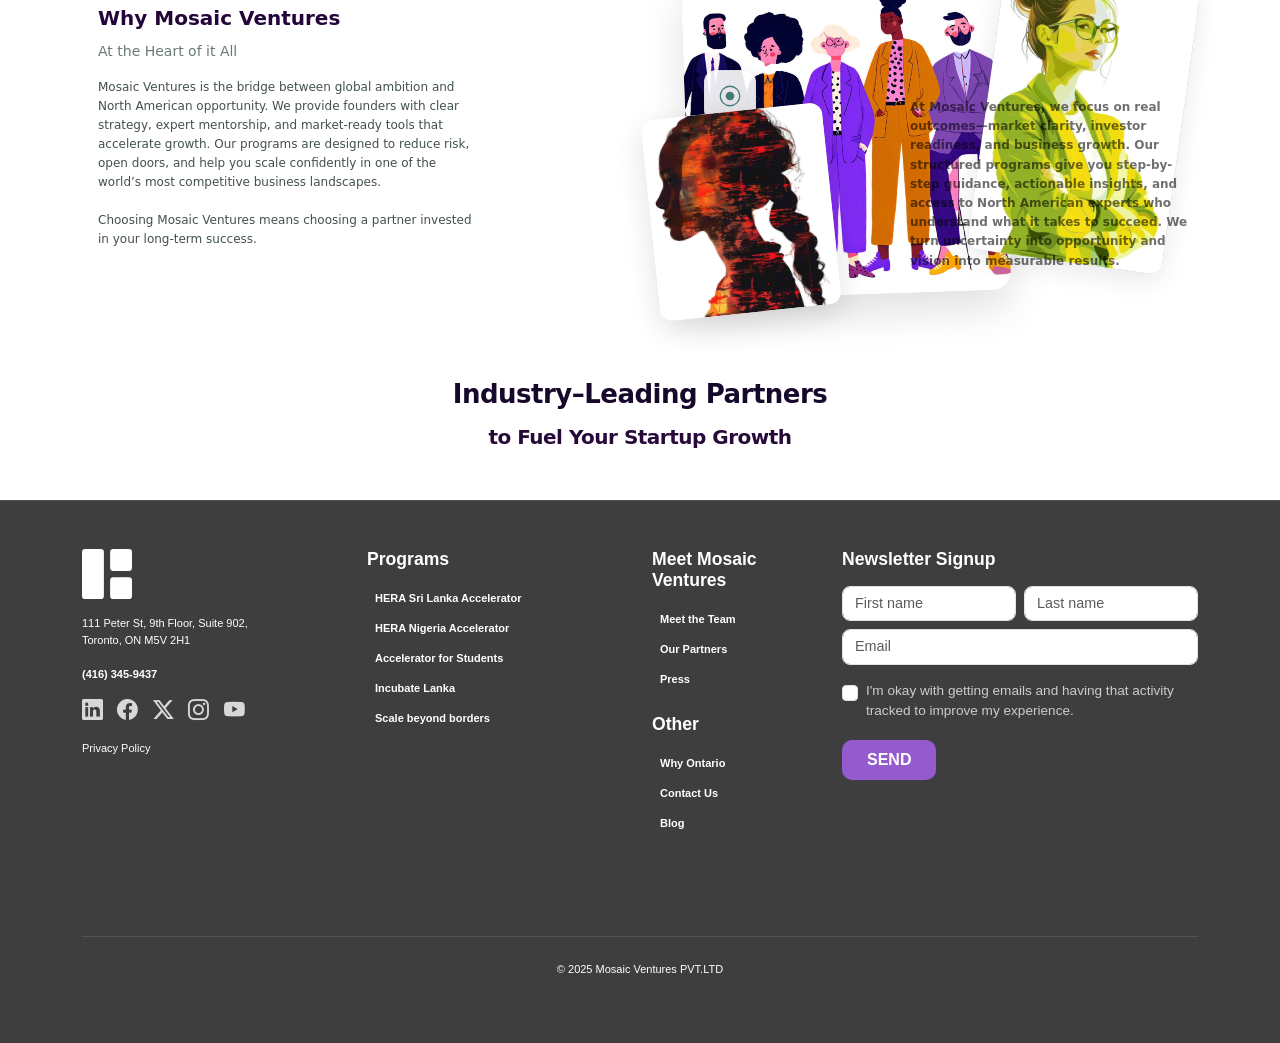
==== commit ea432b29: "about page added" ====
--- a/index.html
+++ b/index.html
@@ -1,6 +1,6 @@
 <html>
 <head>
-    <title>✈️Mosasic ventures✈️</title>
+    <title>Mosasic Ventures</title>
     <meta charset="UTF-8">
 
 
@@ -9,7 +9,8 @@
 <link rel="stylesheet" href="style.css">
 <link href="https://cdn.jsdelivr.net/npm/bootstrap@5.3.3/dist/css/bootstrap.min.css" rel="stylesheet">
 <link href="https://cdn.jsdelivr.net/npm/bootstrap-icons@1.11.1/font/bootstrap-icons.css" rel="stylesheet">
-
+<link rel="icon" href="images/favicon.png" type="image/png">
+</head>
 </head>
 <body>
 <nav class="navbar navbar-expand-lg bg-body-tertiary">
@@ -43,7 +44,7 @@
 
         <li class="nav-item"><a class="nav-link active" href="index.html">Home</a></li>
 
-        <li class="nav-item"><a class="nav-link active" href="#">About Us</a></li>
+        <li class="nav-item"><a class="nav-link active" href="about.html">About Us</a></li>
 
         <li class="nav-item dropdown">
           <a class="nav-link dropdown-toggle" href="#" data-bs-toggle="dropdown">Programs</a>
@@ -57,7 +58,7 @@
           </ul>
         </li>
 
-        <li class="nav-item"><a class="nav-link active" href="#">Sectors</a></li>
+        <li class="nav-item"><a class="nav-link active" href="#">Partners</a></li>
 
         <li class="nav-item"><a class="nav-link active" href="#">Investments</a></li>
 
--- a/style.css
+++ b/style.css
@@ -5249,3 +5249,568 @@
     height: 350px;
   }
 }
+
+
+
+
+
+
+
+
+
+/* ABOUT SECTION MAIN WRAPPER */
+
+
+h1, h2, h3 {
+    font-weight: 800;
+    letter-spacing: -0.5px;
+    
+}
+
+p {
+    line-height: 1.6;
+    font-size: 12px;
+}
+
+/* ✨ Fade animations */
+.fade-up {
+    animation: fadeUp 1s ease forwards;
+    opacity: 0;
+}
+
+@keyframes fadeUp {
+    from { transform: translateY(40px); opacity: 0; }
+    to { transform: translateY(0); opacity: 1; }
+}
+
+
+/* ---------------------------------------------------
+   SECTION 1 – Full Width Image + Text
+----------------------------------------------------- */
+
+.aboutsection {
+    width: 100%;
+    margin-bottom: 100px;
+}
+
+.about-hero {
+    position: relative;
+}
+
+.about-hero img {
+    width: 100%;
+    height: 70vh;
+    object-fit: cover;
+    border-radius: 0 0 40px 40px;
+    animation: fadeUp 1.2s ease;
+}
+
+.about-hero-text {
+    position: absolute;
+    bottom: 40px;
+    left: 50%;
+    transform: translateX(-50%);
+    background: rgba(0,0,0,0.45);
+    padding: 30px 40px;
+    border-radius: 12px;
+    color: white;
+    text-align: center;
+    width: 70%;
+    animation: fadeUp 1.5s ease;
+}
+
+.about-hero-text h1 {
+    font-size: 36px;
+    margin-bottom: 10px;
+    font-weight: bold;
+}
+
+
+/* ---------------------------------------------------
+   SECTION 2 – Two Images + Center Text
+----------------------------------------------------- */
+
+.aboutsection2 {
+    padding: 90px 50px;
+    animation: fadeUp 1s ease;
+}
+
+.about2-container {
+    display: flex;
+    align-items: center;
+    justify-content: space-between;
+    gap: 40px;
+}
+
+.about2-img {
+    width: 28%;
+    height: 480px;
+    object-fit: cover;
+    border-radius: 16px;
+   
+    animation: fadeUp 1.2s ease;
+}
+
+.about2-text {
+    width: 40%;
+    text-align: center;
+    animation: fadeUp 1.3s ease;
+}
+
+.about2-text h2 {
+    font-size: 40px;
+    margin-bottom: 15px;
+    font-weight: bold;
+}
+.about2-text p{
+  font-size: 12px;
+  color: #0000007a;
+  font-weight: bold;
+}
+
+
+/* ---------------------------------------------------
+   SECTION 3 – Icon Cards
+----------------------------------------------------- */
+
+.aboutsection3 {
+    text-align: center;
+    padding: 100px 50px;
+    background: #e071ff6d;
+    animation: fadeUp 1s ease;
+}
+.aboutsection3 h2 {
+    font-size: 40px;
+    margin-bottom: 20px;
+    font-weight: bold;
+}
+
+.about3-grid {
+    display: flex;
+    justify-content: center;
+    margin-top: 40px;
+    gap: 30px;
+}
+
+.about3-card {
+    width: 280px;
+    background: white;
+    padding: 30px 25px;
+    border-radius: 18px;
+    box-shadow: 0 8px 25px rgba(0,0,0,0.08);
+    transition: 0.4s;
+    animation: fadeUp 1.1s ease;
+}
+
+.about3-card h3{
+  color: #000000;
+  font-size: 20px;
+  font-weight: bold;
+}
+.about3-card p{
+  font-size: 10px;
+  color: #0000005a;
+  font-weight: bold;
+}
+
+
+
+.about3-card:hover {
+    transform: translateY(-10px);
+    box-shadow: 0 16px 45px rgba(0,0,0,0.12);
+}
+
+
+/* ---------------------------------------------------
+   SECTION 4 – Two Column Image + Text
+----------------------------------------------------- */
+
+.aboutsection4 {
+    padding: 120px 60px;
+}
+
+.about4-wrapper {
+    display: flex;
+    align-items: center;
+    gap: 50px;
+    animation: fadeUp 1s ease;
+}
+
+.about4-img-box img {
+    width: 580px;
+    height: 440px;
+    object-fit: cover;
+    border-radius: 16px;
+   
+}
+
+.about4-text {
+    max-width: 450px;
+    
+}
+.about4-text h2 {
+    font-size: 40px;
+    margin-bottom: 20px;
+    font-weight: bold;
+}
+.about4-text p{
+  font-size: 12px;
+  color: #0000007a;
+  font-weight: bold;
+}
+
+
+/* ---------------------------------------------------
+   RESPONSIVE
+----------------------------------------------------- */
+
+@media (max-width: 900px) {
+
+    .about2-container {
+        flex-direction: column;
+    }
+
+    .about2-img, .about2-text {
+        width: 100%;
+    }
+
+    .about3-grid {
+        flex-direction: column;
+    }
+
+    .about4-wrapper {
+        flex-direction: column;
+    }
+
+    .about4-img-box img {
+        width: 100%;
+    }
+}
+
+
+
+
+
+
+
+/* ---------------------------------------------------
+   SECTION 5 – Timeline
+----------------------------------------------------- */
+/* SECTION 5 – Premium Center Timeline */
+.aboutsection5 {
+    padding: 120px 50px;
+    text-align: center;
+    background: #f7f9f8;
+}
+
+.aboutsection5 h2 {
+    font-size: 40px;
+    font-weight: bold;
+    color: #000;
+    margin-bottom: 60px;
+    position: relative;
+}
+
+.aboutsection5 h2::after {
+    content: "";
+    width: 70px;
+    height: 4px;
+    background: #f7f9f8;
+    position: absolute;
+    left: 50%;
+    transform: translateX(-50%);
+    bottom: -15px;
+    border-radius: 6px;
+}
+
+
+/* TIMELINE WRAPPER CENTERED */
+.timeline {
+    position: relative;
+    width: 100%;
+    max-width: 750px;
+    margin: auto;
+    padding: 20px 0;
+}
+
+/* CENTER LINE */
+.timeline::before {
+    content: "";
+    position: absolute;
+    left: 50%;
+    top: 0;
+    width: 4px;
+    height: 100%;
+     background:#5d02a8;
+    transform: translateX(-50%);
+    border-radius: 4px;
+}
+
+
+/* TIMELINE ITEM CARD */
+.timeline-item {
+    width: 50%;
+    padding: 25px 30px;
+    background: white;
+    border-radius: 16px;
+    box-shadow: 0 10px 35px rgba(0,0,0,0.08);
+    position: relative;
+    margin: 40px 0;
+    transition: 0.4s;
+}
+
+/* ZIGZAG LEFT/RIGHT */
+.timeline-item:nth-child(odd) {
+    left: -5%;
+}
+.timeline-item:nth-child(even) {
+    left: 55%;
+}
+
+/* GOLD DOT */
+.timeline-item::before {
+    content: "";
+    width: 18px;
+    height: 18px;
+    background: #6e05f7;
+    border-radius: 50%;
+    position: absolute;
+    top: 34px;
+    left: -11.2%;
+    transform: translateX(-50%);
+}
+
+.timeline-item:nth-child(even)::before {
+    left: -10%;
+}
+
+/* TEXT STYLES */
+.timeline-year {
+    font-size: 24px;
+    font-weight: 800;
+    color: #11322f;
+    margin-bottom: 10px;
+}
+
+.timeline-item p {
+    font-size: 12px;
+    line-height: 24px;
+    color: #3f514c;
+    font-weight: bold;
+}
+
+
+/* HOVER EFFECT */
+.timeline-item:hover {
+    transform: translateY(-8px);
+    box-shadow: 0 20px 40px rgba(0,0,0,0.12);
+}
+
+
+
+
+
+
+
+/* SCROLL ANIMATION BASE */
+.fade-up {
+    opacity: 0;
+    transform: translateY(40px);
+    transition: all .9s ease;
+}
+
+/* ACTIVE ANIMATION */
+.fade-up.show {
+    opacity: 1;
+    transform: translateY(0px);
+}
+
+
+/* RESPONSIVE */
+@media (max-width: 900px) {
+
+    .timeline-item,
+    .timeline-item:nth-child(odd),
+    .timeline-item:nth-child(even) {
+        width: 90%;
+        left: 5% !important;
+    }
+
+    .timeline-item::before {
+        left: -5% !important;
+    }
+
+    .timeline::before {
+        left: 3%;
+    }
+}
+
+
+
+/* ---------------------------------------------------
+   SECTION 6 – Leadership Team
+----------------------------------------------------- */
+.aboutsection6 {
+    padding: 120px 50px;
+    text-align: center;
+    background: #f7f9f8;
+}
+
+.aboutsection6 h2 {
+    font-size: 40px;
+    font-weight: bold;
+    color: #000;
+    margin-bottom: 60px;
+    position: relative;
+}
+
+.aboutsection6 h3{
+  font-size: 20px;
+  margin-bottom: 5px;
+  font-weight: bold;
+}
+.aboutsection6 p{
+  font-size: 10px;
+  color: #0000007a;
+  font-weight: bold;
+}
+
+
+.team-grid {
+    display: flex;
+    justify-content: center;
+    gap: 40px;
+    margin-top: 50px;
+}
+
+.team-card {
+    width: 260px;
+    padding: 20px;
+    background: white;
+    border-radius: 16px;
+    box-shadow: 0 10px 30px rgba(0,0,0,0.08);
+    transition: .4s;
+}
+
+.team-card:hover {
+    transform: translateY(-10px);
+}
+
+.team-card img {
+    width: 100%;
+    height: 300px;
+    object-fit: cover;
+    border-radius: 14px;
+    margin-bottom: 15px;
+}
+
+.team-card h3 {
+    margin-bottom: 4px;
+}
+
+
+
+
+
+
+
+/* ---------------------------------------------------
+   SECTION 7 – Partners Slider*/
+.aboutsection7 {
+    padding: 120px 50px;
+    text-align: center;
+}
+
+.aboutsection7 h2 {
+    font-size: 40px;
+    font-weight: bold;
+    color: #000;
+    margin-bottom: 60px;
+}
+
+/* Slider wrapper */
+.partners-slider {
+    width: 100%;
+    overflow: hidden;
+    position: relative;
+}
+
+/* Track for sliding content */
+.partners-track {
+    display: flex;
+    gap: 60px;
+    align-items: center;
+    animation: scrollLeft 18s linear infinite;
+}
+
+/* Logo styling */
+.partners-track img {
+    width: 150px;
+    opacity: 0.7;
+    transition: 0.3s ease;
+    filter: grayscale(100%);
+}
+
+.partners-track img:hover {
+    opacity: 1;
+    scale: 1.1;
+    filter: grayscale(0%);
+}
+
+/* Infinite scroll animation */
+@keyframes scrollLeft {
+    0% {
+        transform: translateX(0);
+    }
+    100% {
+        transform: translateX(-50%);
+    }
+}
+
+/* ---------------------------------------------------
+   SECTION 8 – Mission & Vision Banner
+----------------------------------------------------- */
+.aboutsection8 {
+    padding: 120px 60px;
+    background: linear-gradient(135deg, #5807a8, #ed79ed);
+    color: white;
+}
+
+.mv-wrapper {
+    display: flex;
+    justify-content: space-between;
+    gap: 50px;
+    flex-wrap: wrap;
+}
+
+.mv-block {
+    width: 45%;
+    background: rgba(255,255,255,0.08);
+    padding: 40px;
+    border-radius: 16px;
+    backdrop-filter: blur(6px);
+}
+
+.mv-block h3 {
+    font-size: 36px;
+    margin-bottom: 15px;
+    font-weight: bold;
+}
+.mv-block p {
+    font-size: 12px;
+    line-height: 1.6;
+    font-weight: bold;
+
+
+/* RESPONSIVE */
+@media (max-width: 900px) {
+
+    .mv-block {
+        width: 100%;
+    }
+
+    .team-grid {
+        flex-direction: column;
+        align-items: center;
+    }
+}
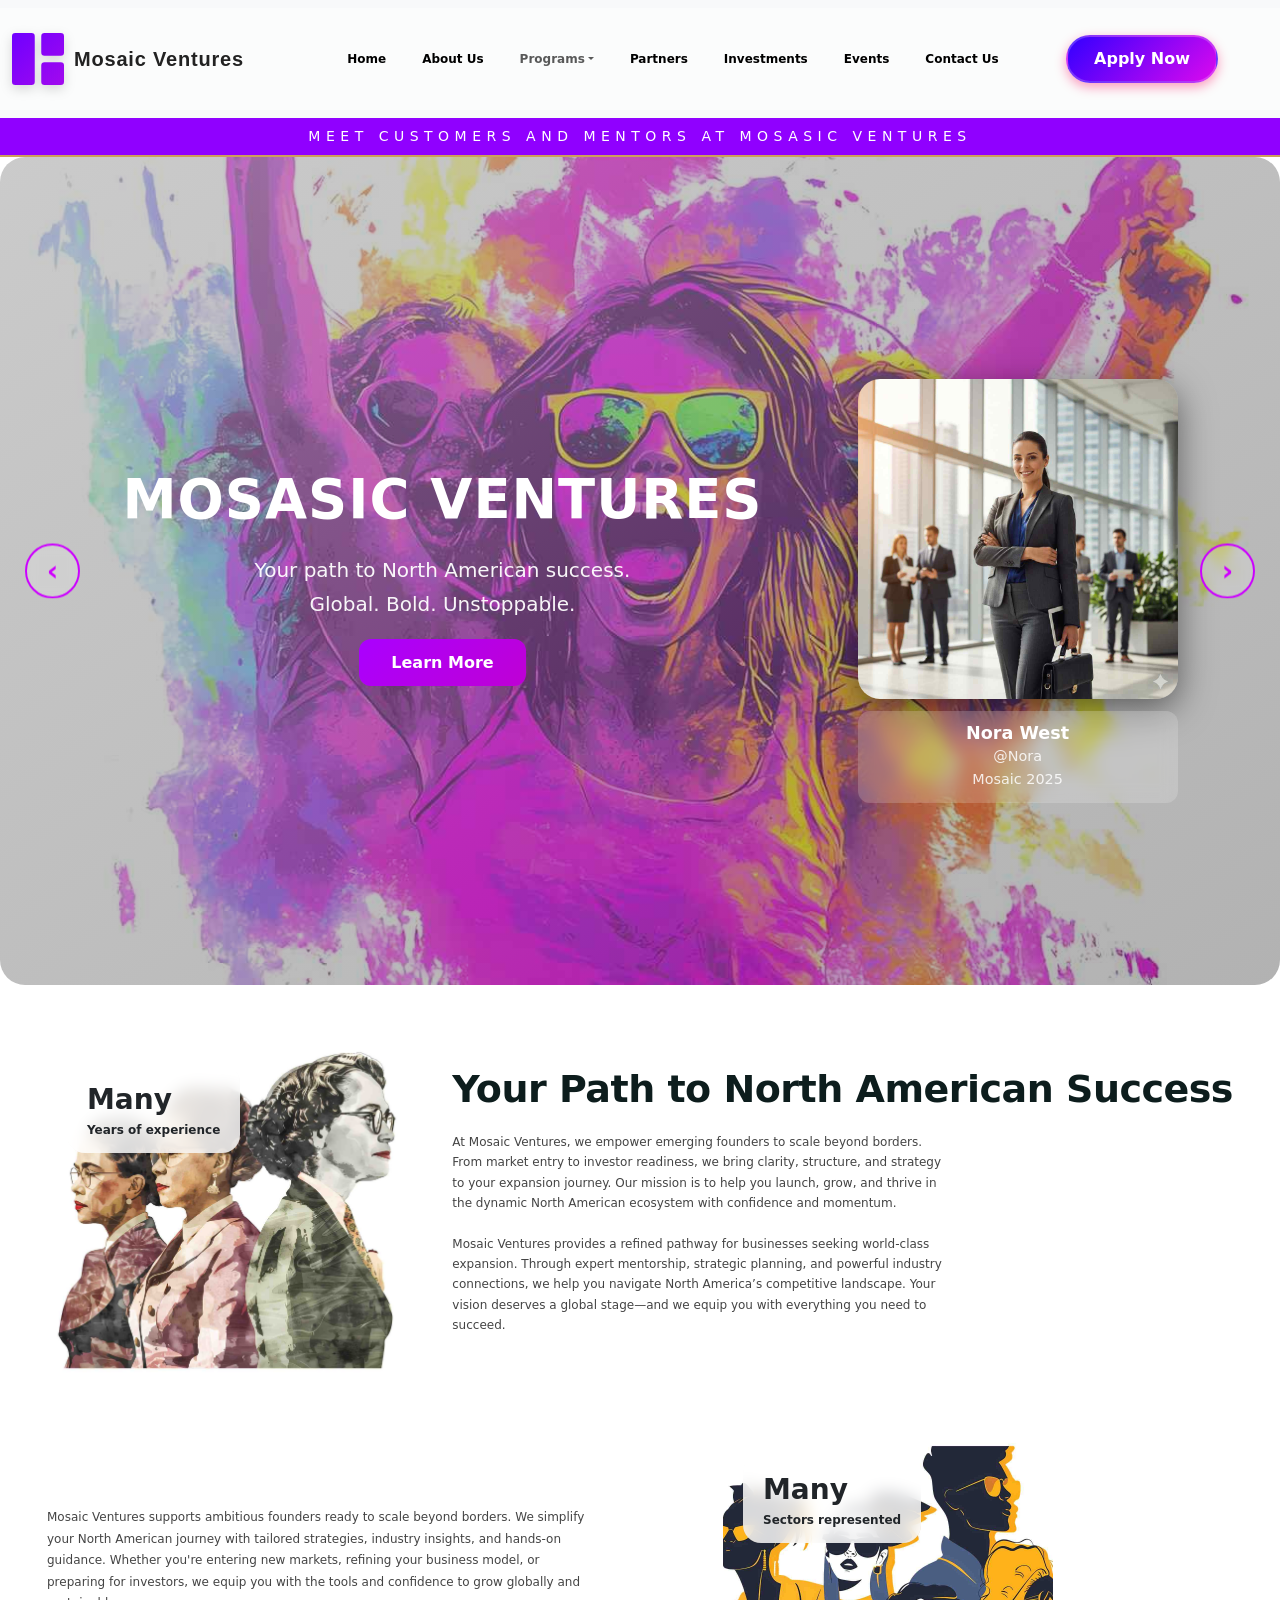
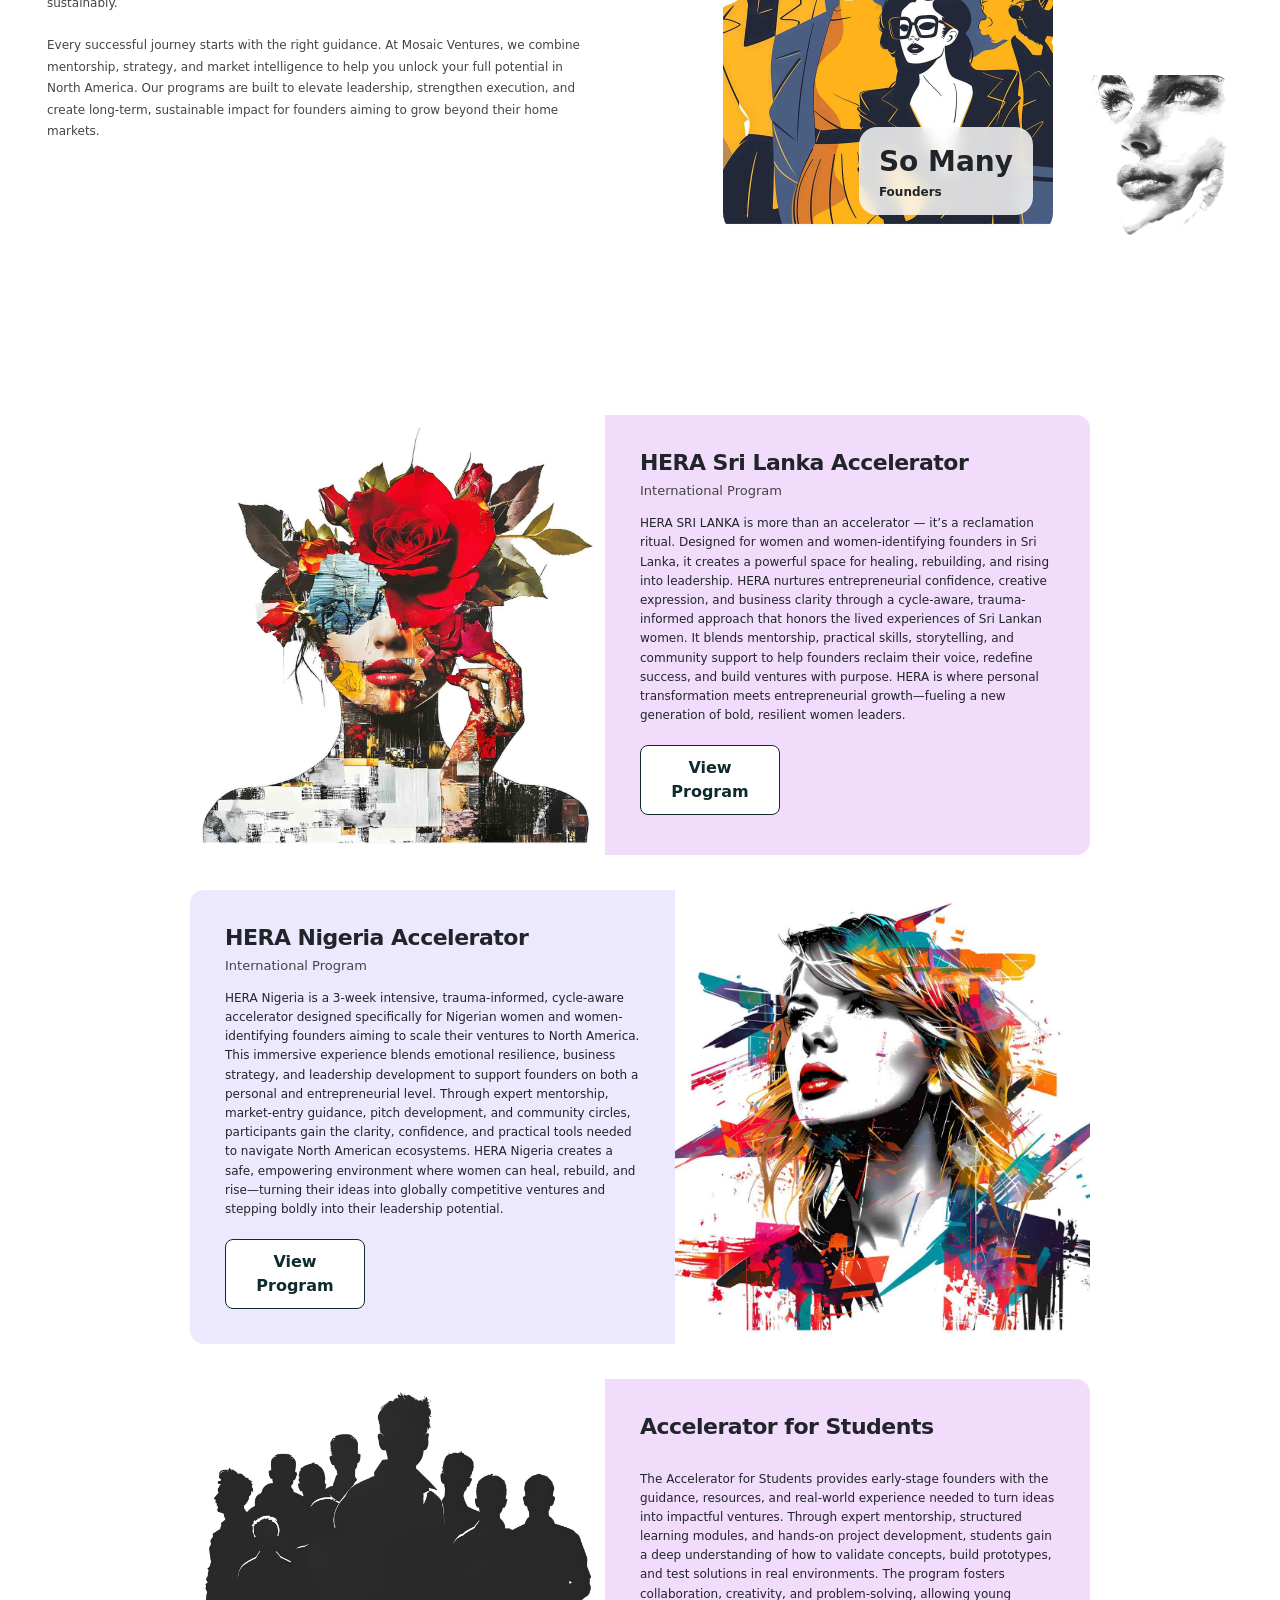
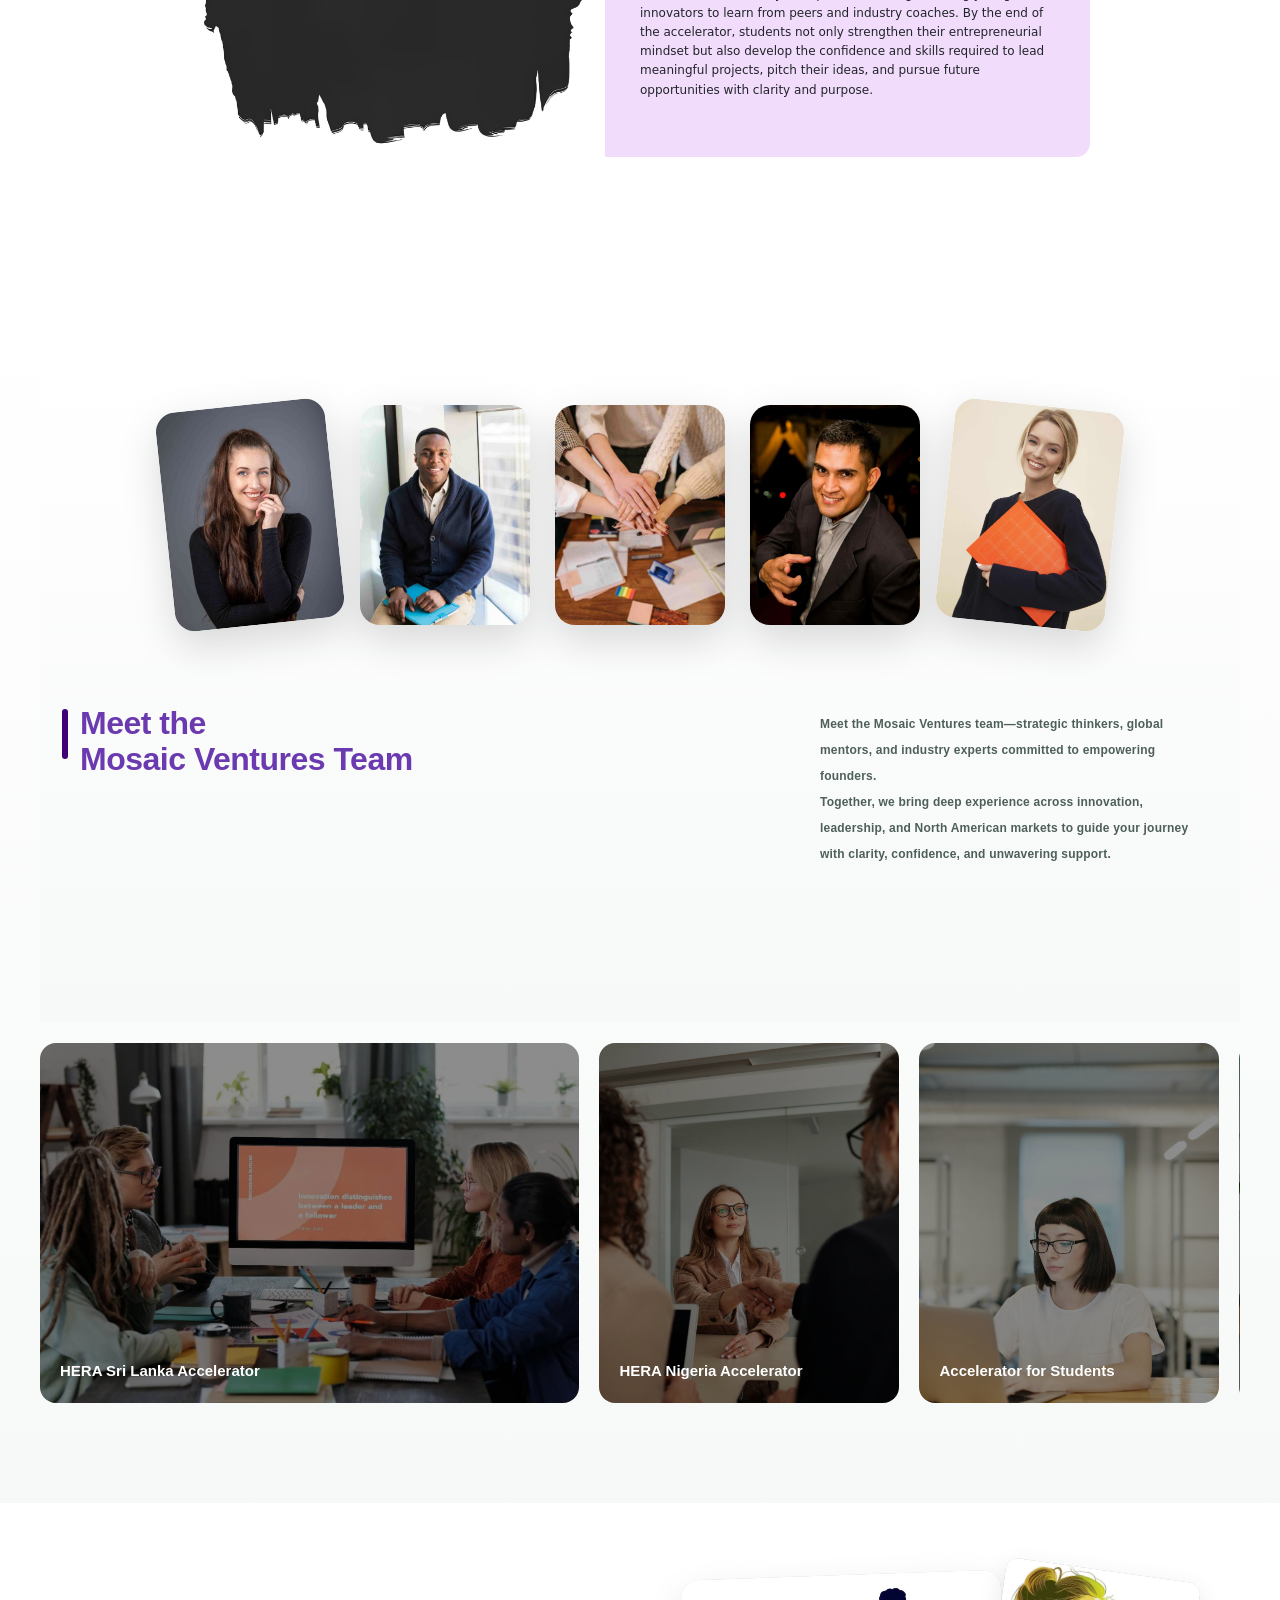
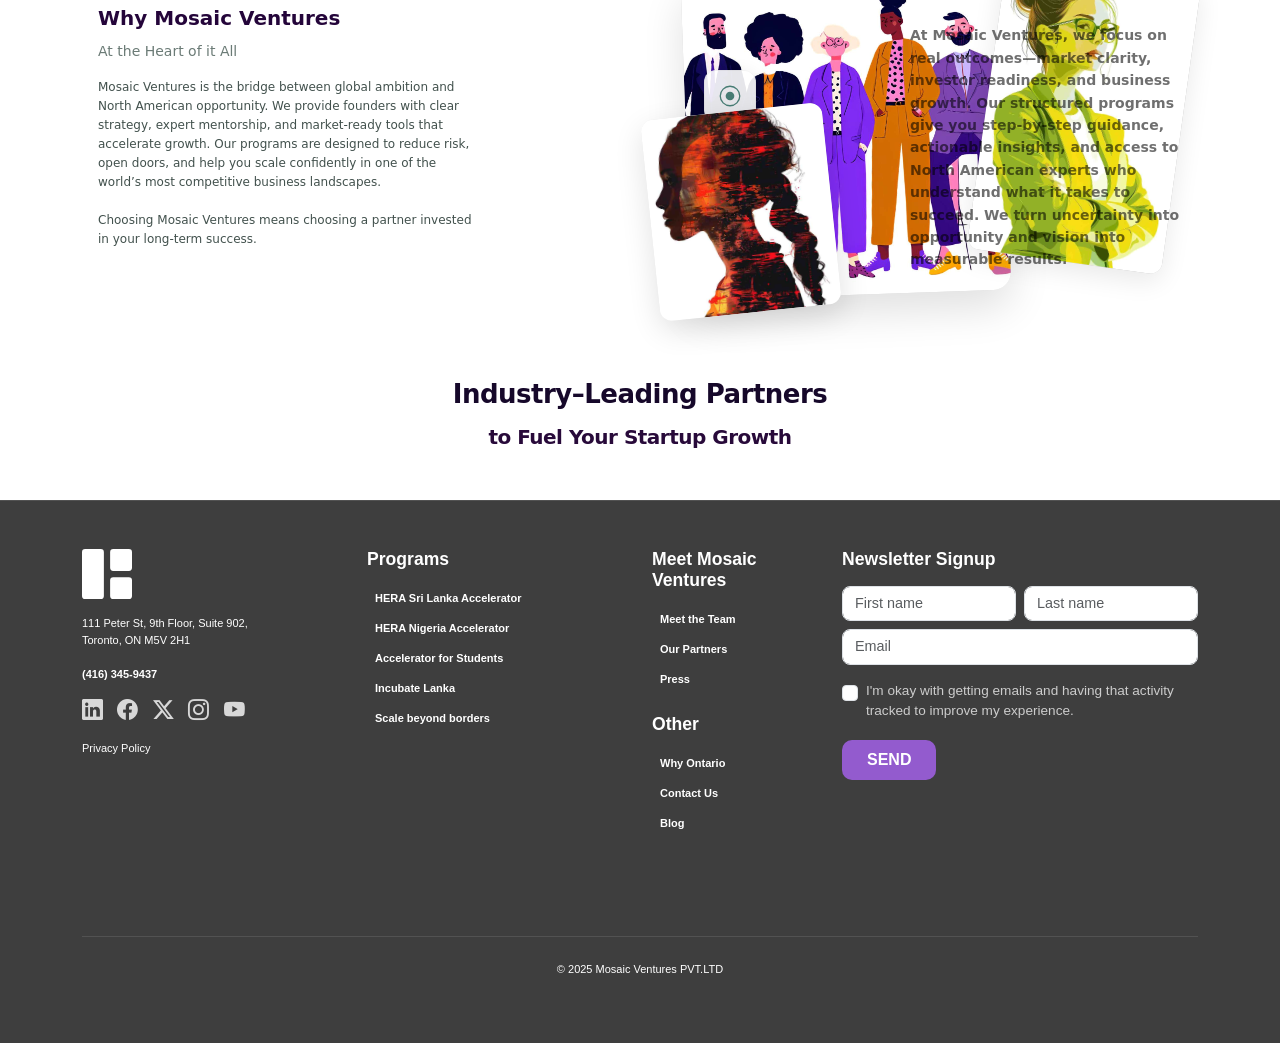
==== commit 9cd3e0f6: "home sub3 images change" ====
--- a/index.html
+++ b/index.html
@@ -113,7 +113,7 @@
         </div>
 
         <div class="hero-person animate-person">
-          <img src="images/sub1.jpg" alt="Person">
+          <img src="images/sub1.jpeg" alt="Person">
           <div class="person-info">
             <h5>Nora West</h5>
             <p>@Nora<br>Mosaic 2025</p>
@@ -134,7 +134,7 @@
         </div>
 
         <div class="hero-person animate-person">
-          <img src="images/sub2.jpg" alt="Person">
+          <img src="images/sub2.jpeg" alt="Person">
           <div class="person-info">
             <h5>Adalee Ortega</h5>
             <p>@Adalee <br>Mosaic 2025</p>
@@ -155,7 +155,7 @@
         </div>
 
         <div class="hero-person animate-person">
-          <img src="images/sub3.jpg" alt="Person">
+          <img src="images/sub3.jpeg" alt="Person">
           <div class="person-info">
             <h5>Briella Alvarez</h5>
             <p>@Briella <br>Mosaic 2025</p>
--- a/style.css
+++ b/style.css
@@ -5260,16 +5260,17 @@
 
 /* ABOUT SECTION MAIN WRAPPER */
 
-
+/* Base Styles */
 h1, h2, h3 {
     font-weight: 800;
     letter-spacing: -0.5px;
-    
+    margin: 0.5em 0;
 }
 
 p {
     line-height: 1.6;
-    font-size: 12px;
+    font-size: 14px; /* increased for better readability on mobile */
+    margin: 0.5em 0;
 }
 
 /* ✨ Fade animations */
@@ -5283,14 +5284,35 @@
     to { transform: translateY(0); opacity: 1; }
 }
 
+/* Responsive Typography */
+@media (max-width: 1200px) {
+    h1 { font-size: 2.5rem; }
+    h2 { font-size: 2rem; }
+    h3 { font-size: 1.5rem; }
+    p  { font-size: 13px; }
+}
+
+@media (max-width: 768px) {
+    h1 { font-size: 2rem; }
+    h2 { font-size: 1.75rem; }
+    h3 { font-size: 1.25rem; }
+    p  { font-size: 12px; line-height: 1.5; }
+}
+
+@media (max-width: 480px) {
+    h1 { font-size: 1.5rem; }
+    h2 { font-size: 1.25rem; }
+    h3 { font-size: 1rem; }
+    p  { font-size: 11px; line-height: 1.4; }
+}
 
 /* ---------------------------------------------------
    SECTION 1 – Full Width Image + Text
 ----------------------------------------------------- */
-
 .aboutsection {
     width: 100%;
     margin-bottom: 100px;
+    padding: 0 20px; /* adds side padding on smaller screens */
 }
 
 .about-hero {
@@ -5305,6 +5327,7 @@
     animation: fadeUp 1.2s ease;
 }
 
+/* Hero text box */
 .about-hero-text {
     position: absolute;
     bottom: 40px;
@@ -5325,11 +5348,53 @@
     font-weight: bold;
 }
 
+/* Responsive adjustments */
+@media (max-width: 1200px) {
+    .about-hero-text {
+        width: 80%;
+        padding: 25px 30px;
+    }
+
+    .about-hero-text h1 {
+        font-size: 32px;
+    }
+}
+
+@media (max-width: 768px) {
+    .about-hero img {
+        height: 50vh;
+    }
+
+    .about-hero-text {
+        width: 90%;
+        padding: 20px 25px;
+        bottom: 30px;
+    }
+
+    .about-hero-text h1 {
+        font-size: 28px;
+    }
+}
+
+@media (max-width: 480px) {
+    .about-hero img {
+        height: 40vh;
+    }
+
+    .about-hero-text {
+        width: 95%;
+        padding: 15px 20px;
+        bottom: 20px;
+    }
+
+    .about-hero-text h1 {
+        font-size: 22px;
+    }
+}
 
 /* ---------------------------------------------------
    SECTION 2 – Two Images + Center Text
 ----------------------------------------------------- */
-
 .aboutsection2 {
     padding: 90px 50px;
     animation: fadeUp 1s ease;
@@ -5347,7 +5412,6 @@
     height: 480px;
     object-fit: cover;
     border-radius: 16px;
-   
     animation: fadeUp 1.2s ease;
 }
 
@@ -5362,23 +5426,96 @@
     margin-bottom: 15px;
     font-weight: bold;
 }
-.about2-text p{
-  font-size: 12px;
-  color: #0000007a;
-  font-weight: bold;
+
+.about2-text p {
+    font-size: 12px;
+    color: #0000007a;
+    font-weight: bold;
+}
+
+/* Responsive adjustments */
+@media (max-width: 1200px) {
+    .aboutsection2 {
+        padding: 70px 40px;
+    }
+
+    .about2-img {
+        width: 35%;
+        height: 400px;
+    }
+
+    .about2-text {
+        width: 50%;
+    }
+
+    .about2-text h2 {
+        font-size: 36px;
+    }
+
+    .about2-text p {
+        font-size: 13px;
+    }
+}
+
+@media (max-width: 768px) {
+    .about2-container {
+        flex-direction: column;
+        gap: 25px;
+        text-align: center;
+    }
+
+    .about2-img {
+        width: 80%;
+        height: 300px;
+    }
+
+    .about2-text {
+        width: 90%;
+    }
+
+    .about2-text h2 {
+        font-size: 28px;
+    }
+
+    .about2-text p {
+        font-size: 12px;
+    }
+}
+
+@media (max-width: 480px) {
+    .aboutsection2 {
+        padding: 50px 20px;
+    }
+
+    .about2-img {
+        width: 100%;
+        height: 220px;
+    }
+
+    .about2-text {
+        width: 100%;
+    }
+
+    .about2-text h2 {
+        font-size: 24px;
+    }
+
+    .about2-text p {
+        font-size: 11px;
+    }
 }
 
 
 /* ---------------------------------------------------
    SECTION 3 – Icon Cards
 ----------------------------------------------------- */
-
 .aboutsection3 {
     text-align: center;
     padding: 100px 50px;
     background: #e071ff6d;
     animation: fadeUp 1s ease;
 }
+
 .aboutsection3 h2 {
     font-size: 40px;
     margin-bottom: 20px;
@@ -5388,6 +5525,7 @@
 .about3-grid {
     display: flex;
     justify-content: center;
+    flex-wrap: wrap; /* allow wrapping on smaller screens */
     margin-top: 40px;
     gap: 30px;
 }
@@ -5402,29 +5540,105 @@
     animation: fadeUp 1.1s ease;
 }
 
-.about3-card h3{
-  color: #000000;
-  font-size: 20px;
-  font-weight: bold;
-}
-.about3-card p{
-  font-size: 10px;
-  color: #0000005a;
-  font-weight: bold;
-}
-
-
+.about3-card h3 {
+    color: #000000;
+    font-size: 20px;
+    font-weight: bold;
+}
+
+.about3-card p {
+    font-size: 10px;
+    color: #0000005a;
+    font-weight: bold;
+}
 
 .about3-card:hover {
     transform: translateY(-10px);
     box-shadow: 0 16px 45px rgba(0,0,0,0.12);
 }
 
+/* Responsive adjustments */
+@media (max-width: 1200px) {
+    .aboutsection3 {
+        padding: 80px 40px;
+    }
+
+    .aboutsection3 h2 {
+        font-size: 36px;
+    }
+
+    .about3-card {
+        padding: 25px 20px;
+        width: 250px;
+    }
+
+    .about3-card h3 {
+        font-size: 18px;
+    }
+
+    .about3-card p {
+        font-size: 11px;
+    }
+}
+
+@media (max-width: 768px) {
+    .aboutsection3 {
+        padding: 60px 30px;
+    }
+
+    .aboutsection3 h2 {
+        font-size: 30px;
+    }
+
+    .about3-grid {
+        gap: 20px;
+    }
+
+    .about3-card {
+        width: 45%; /* two cards per row */
+        padding: 20px 15px;
+    }
+
+    .about3-card h3 {
+        font-size: 16px;
+    }
+
+    .about3-card p {
+        font-size: 10px;
+    }
+}
+
+@media (max-width: 480px) {
+    .aboutsection3 {
+        padding: 50px 20px;
+    }
+
+    .aboutsection3 h2 {
+        font-size: 24px;
+    }
+
+    .about3-grid {
+        flex-direction: column;
+        gap: 15px;
+    }
+
+    .about3-card {
+        width: 100%;
+        padding: 18px 15px;
+    }
+
+    .about3-card h3 {
+        font-size: 14px;
+    }
+
+    .about3-card p {
+        font-size: 9px;
+    }
+}
 
 /* ---------------------------------------------------
    SECTION 4 – Two Column Image + Text
 ----------------------------------------------------- */
-
 .aboutsection4 {
     padding: 120px 60px;
 }
@@ -5434,6 +5648,7 @@
     align-items: center;
     gap: 50px;
     animation: fadeUp 1s ease;
+    flex-wrap: wrap; /* allows wrapping on smaller screens */
 }
 
 .about4-img-box img {
@@ -5441,54 +5656,84 @@
     height: 440px;
     object-fit: cover;
     border-radius: 16px;
-   
+    max-width: 100%; /* ensures it doesn't overflow on small screens */
+    height: auto; /* maintain aspect ratio */
 }
 
 .about4-text {
     max-width: 450px;
-    
-}
+}
+
 .about4-text h2 {
     font-size: 40px;
     margin-bottom: 20px;
     font-weight: bold;
 }
-.about4-text p{
-  font-size: 12px;
-  color: #0000007a;
-  font-weight: bold;
-}
-
+
+.about4-text p {
+    font-size: 12px;
+    color: #0000007a;
+    font-weight: bold;
+}
 
 /* ---------------------------------------------------
    RESPONSIVE
 ----------------------------------------------------- */
 
+@media (max-width: 1200px) {
+    .aboutsection4 {
+        padding: 100px 50px;
+    }
+
+    .about4-text h2 {
+        font-size: 36px;
+    }
+
+    .about4-text p {
+        font-size: 13px;
+    }
+
+    .about4-wrapper {
+        gap: 30px;
+    }
+
+    .about4-img-box img {
+        width: 500px;
+        height: auto;
+    }
+}
+
 @media (max-width: 900px) {
-
-    .about2-container {
-        flex-direction: column;
-    }
-
-    .about2-img, .about2-text {
-        width: 100%;
-    }
-
-    .about3-grid {
-        flex-direction: column;
-    }
-
     .about4-wrapper {
         flex-direction: column;
+        align-items: center;
+        gap: 25px;
     }
 
     .about4-img-box img {
         width: 100%;
-    }
-}
-
-
-
+        height: auto;
+    }
+
+    .about4-text {
+        max-width: 100%;
+        text-align: center;
+    }
+}
+
+@media (max-width: 480px) {
+    .aboutsection4 {
+        padding: 60px 20px;
+    }
+
+    .about4-text h2 {
+        font-size: 28px;
+    }
+
+    .about4-text p {
+        font-size: 11px;
+    }
+}
 
 
 
@@ -5523,7 +5768,6 @@
     border-radius: 6px;
 }
 
-
 /* TIMELINE WRAPPER CENTERED */
 .timeline {
     position: relative;
@@ -5541,11 +5785,10 @@
     top: 0;
     width: 4px;
     height: 100%;
-     background:#5d02a8;
+    background: #5d02a8;
     transform: translateX(-50%);
     border-radius: 4px;
 }
-
 
 /* TIMELINE ITEM CARD */
 .timeline-item {
@@ -5599,18 +5842,11 @@
     font-weight: bold;
 }
 
-
 /* HOVER EFFECT */
 .timeline-item:hover {
     transform: translateY(-8px);
     box-shadow: 0 20px 40px rgba(0,0,0,0.12);
 }
-
-
-
-
-
-
 
 /* SCROLL ANIMATION BASE */
 .fade-up {
@@ -5625,10 +5861,10 @@
     transform: translateY(0px);
 }
 
-
-/* RESPONSIVE */
+/* ---------------------------------------------------
+   RESPONSIVE
+----------------------------------------------------- */
 @media (max-width: 900px) {
-
     .timeline-item,
     .timeline-item:nth-child(odd),
     .timeline-item:nth-child(even) {
@@ -5643,13 +5879,55 @@
     .timeline::before {
         left: 3%;
     }
-}
-
+
+    .timeline-year {
+        font-size: 20px;
+    }
+
+    .timeline-item p {
+        font-size: 11px;
+        line-height: 20px;
+    }
+}
+
+@media (max-width: 480px) {
+    .aboutsection5 {
+        padding: 60px 20px;
+    }
+
+    .aboutsection5 h2 {
+        font-size: 28px;
+        margin-bottom: 40px;
+    }
+
+    .timeline-item {
+        width: 100% !important;
+        margin: 25px 0;
+        padding: 20px 15px;
+    }
+
+    .timeline-item::before {
+        left: 2% !important;
+        top: 20px;
+    }
+
+    .timeline-year {
+        font-size: 18px;
+    }
+
+    .timeline-item p {
+        font-size: 10px;
+        line-height: 18px;
+    }
+
+    .timeline::before {
+        left: 1%;
+    }
+}
 
 
 /* ---------------------------------------------------
-   SECTION 6 – Leadership Team
------------------------------------------------------ */
+   SECTION 6 – Leadership Team*/
 .aboutsection6 {
     padding: 120px 50px;
     text-align: center;
@@ -5664,25 +5942,28 @@
     position: relative;
 }
 
-.aboutsection6 h3{
-  font-size: 20px;
-  margin-bottom: 5px;
-  font-weight: bold;
-}
-.aboutsection6 p{
-  font-size: 10px;
-  color: #0000007a;
-  font-weight: bold;
-}
-
-
+.aboutsection6 h3 {
+    font-size: 20px;
+    margin-bottom: 5px;
+    font-weight: bold;
+}
+
+.aboutsection6 p {
+    font-size: 10px;
+    color: #0000007a;
+    font-weight: bold;
+}
+
+/* TEAM GRID */
 .team-grid {
     display: flex;
     justify-content: center;
+    flex-wrap: wrap; /* allows wrapping on smaller screens */
     gap: 40px;
     margin-top: 50px;
 }
 
+/* TEAM CARD */
 .team-card {
     width: 260px;
     padding: 20px;
@@ -5708,9 +5989,85 @@
     margin-bottom: 4px;
 }
 
-
-
-
+/* ---------------------------------------------------
+   RESPONSIVE
+----------------------------------------------------- */
+@media (max-width: 1200px) {
+    .aboutsection6 h2 {
+        font-size: 36px;
+        margin-bottom: 50px;
+    }
+
+    .aboutsection6 h3 {
+        font-size: 18px;
+    }
+
+    .aboutsection6 p {
+        font-size: 11px;
+    }
+
+    .team-card {
+        width: 240px;
+        padding: 18px;
+    }
+
+    .team-card img {
+        height: 260px;
+    }
+}
+
+@media (max-width: 768px) {
+    .aboutsection6 {
+        padding: 80px 30px;
+    }
+
+    .aboutsection6 h2 {
+        font-size: 30px;
+        margin-bottom: 40px;
+    }
+
+    .team-card {
+        width: 45%; /* two cards per row */
+        padding: 15px;
+    }
+
+    .team-card img {
+        height: 220px;
+    }
+}
+
+@media (max-width: 480px) {
+    .aboutsection6 {
+        padding: 60px 20px;
+    }
+
+    .aboutsection6 h2 {
+        font-size: 24px;
+        margin-bottom: 30px;
+    }
+
+    .team-grid {
+        flex-direction: column;
+        gap: 20px;
+    }
+
+    .team-card {
+        width: 100%;
+        padding: 15px;
+    }
+
+    .team-card img {
+        height: 200px;
+    }
+
+    .aboutsection6 h3 {
+        font-size: 16px;
+    }
+
+    .aboutsection6 p {
+        font-size: 10px;
+    }
+}
 
 
 
@@ -5753,7 +6110,7 @@
 
 .partners-track img:hover {
     opacity: 1;
-    scale: 1.1;
+    transform: scale(1.1);
     filter: grayscale(0%);
 }
 
@@ -5764,6 +6121,62 @@
     }
     100% {
         transform: translateX(-50%);
+    }
+}
+
+/* ---------------------------------------------------
+   RESPONSIVE
+----------------------------------------------------- */
+@media (max-width: 1200px) {
+    .aboutsection7 h2 {
+        font-size: 36px;
+        margin-bottom: 50px;
+    }
+
+    .partners-track {
+        gap: 45px;
+    }
+
+    .partners-track img {
+        width: 130px;
+    }
+}
+
+@media (max-width: 768px) {
+    .aboutsection7 {
+        padding: 80px 30px;
+    }
+
+    .aboutsection7 h2 {
+        font-size: 30px;
+        margin-bottom: 40px;
+    }
+
+    .partners-track {
+        gap: 35px;
+    }
+
+    .partners-track img {
+        width: 110px;
+    }
+}
+
+@media (max-width: 480px) {
+    .aboutsection7 {
+        padding: 60px 20px;
+    }
+
+    .aboutsection7 h2 {
+        font-size: 24px;
+        margin-bottom: 30px;
+    }
+
+    .partners-track {
+        gap: 25px;
+    }
+
+    .partners-track img {
+        width: 90px;
     }
 }
 
@@ -5789,6 +6202,7 @@
     padding: 40px;
     border-radius: 16px;
     backdrop-filter: blur(6px);
+    box-sizing: border-box;
 }
 
 .mv-block h3 {
@@ -5796,21 +6210,71 @@
     margin-bottom: 15px;
     font-weight: bold;
 }
+
 .mv-block p {
     font-size: 12px;
     line-height: 1.6;
     font-weight: bold;
-
-
-/* RESPONSIVE */
+}
+
+/* ---------------------------------------------------
+   RESPONSIVE
+----------------------------------------------------- */
+@media (max-width: 1200px) {
+    .aboutsection8 {
+        padding: 100px 50px;
+    }
+
+    .mv-block {
+        width: 48%;
+        padding: 35px;
+    }
+
+    .mv-block h3 {
+        font-size: 32px;
+    }
+
+    .mv-block p {
+        font-size: 11px;
+    }
+}
+
 @media (max-width: 900px) {
+    .aboutsection8 {
+        padding: 80px 30px;
+    }
+
+    .mv-wrapper {
+        flex-direction: column;
+        gap: 25px;
+    }
 
     .mv-block {
         width: 100%;
-    }
-
-    .team-grid {
-        flex-direction: column;
-        align-items: center;
-    }
-}+        padding: 30px;
+    }
+
+    .mv-block h3 {
+        font-size: 28px;
+        text-align: center;
+    }
+
+    .mv-block p {
+        font-size: 12px;
+        text-align: center;
+    }
+}
+
+@media (max-width: 480px) {
+    .aboutsection8 {
+        padding: 60px 20px;
+    }
+
+    .mv-block h3 {
+        font-size: 24px;
+    }
+
+    .mv-block p {
+        font-size: 11px;
+    }
+}
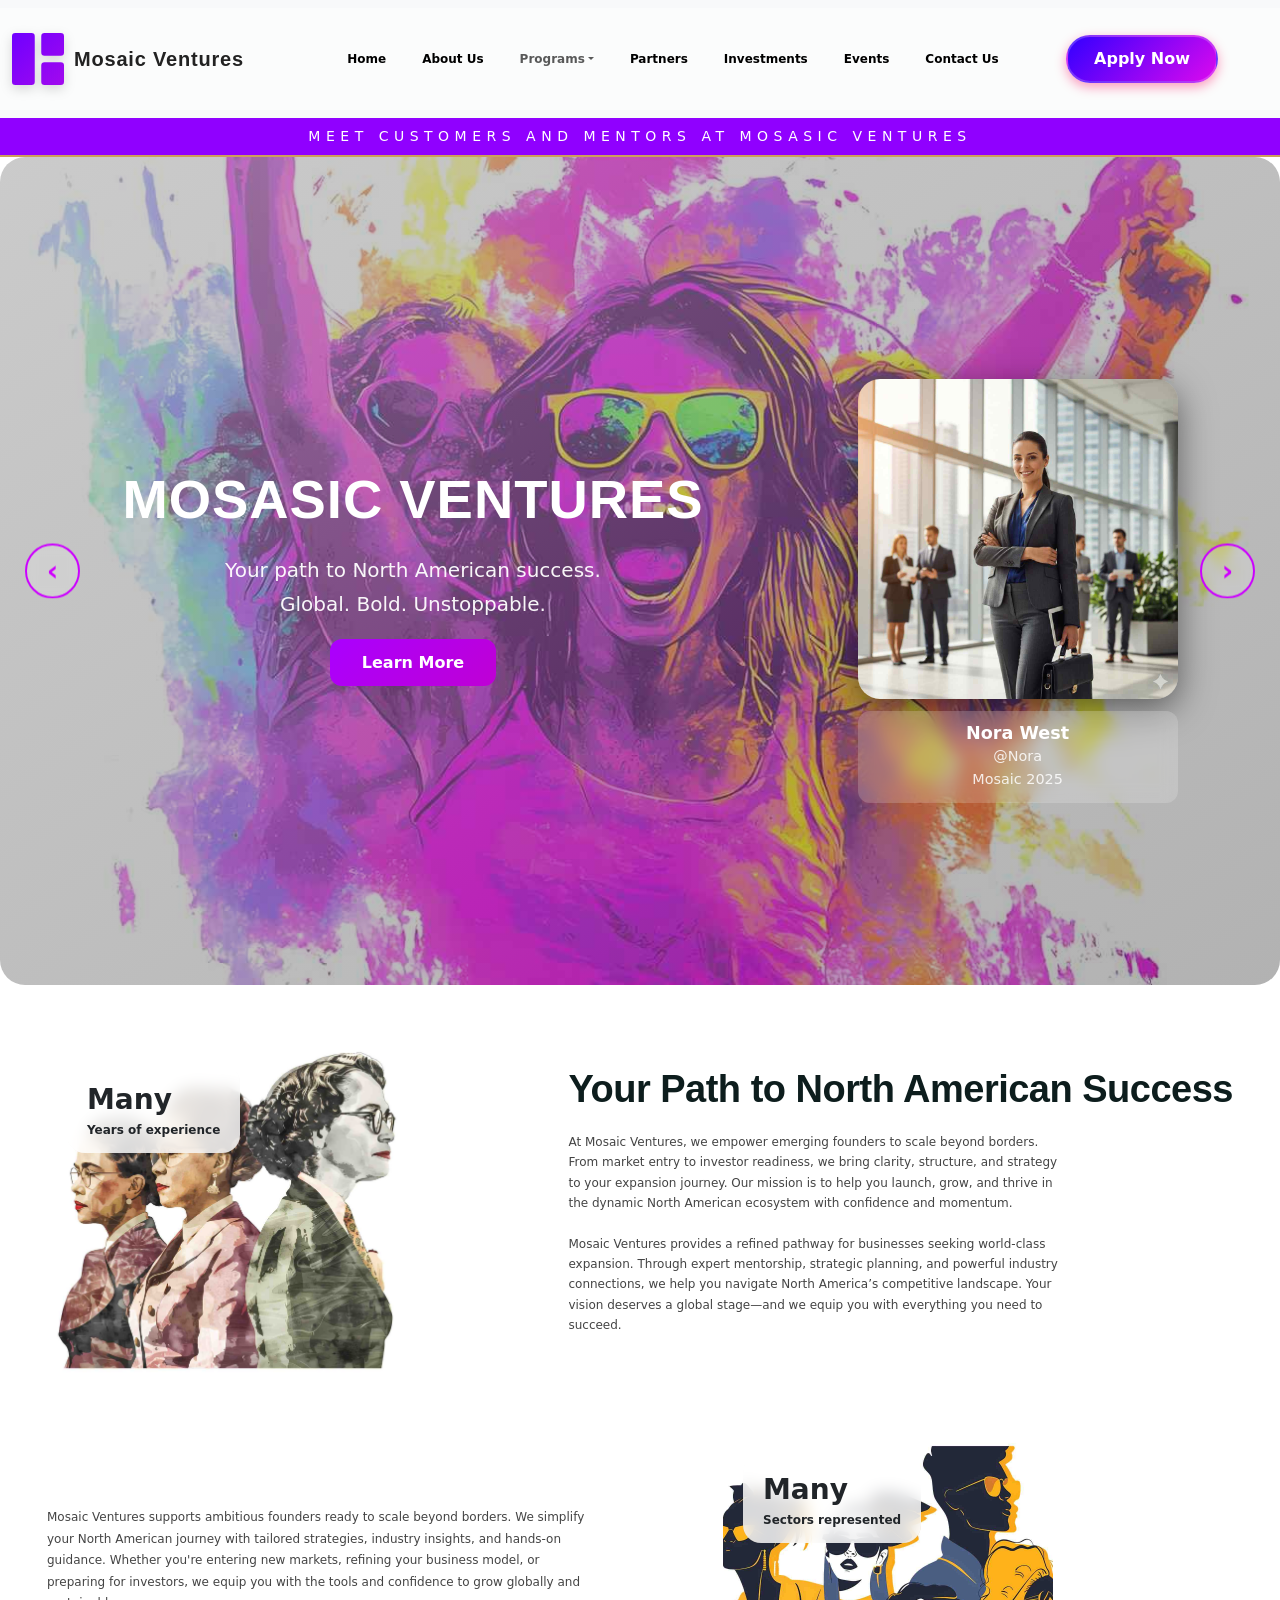
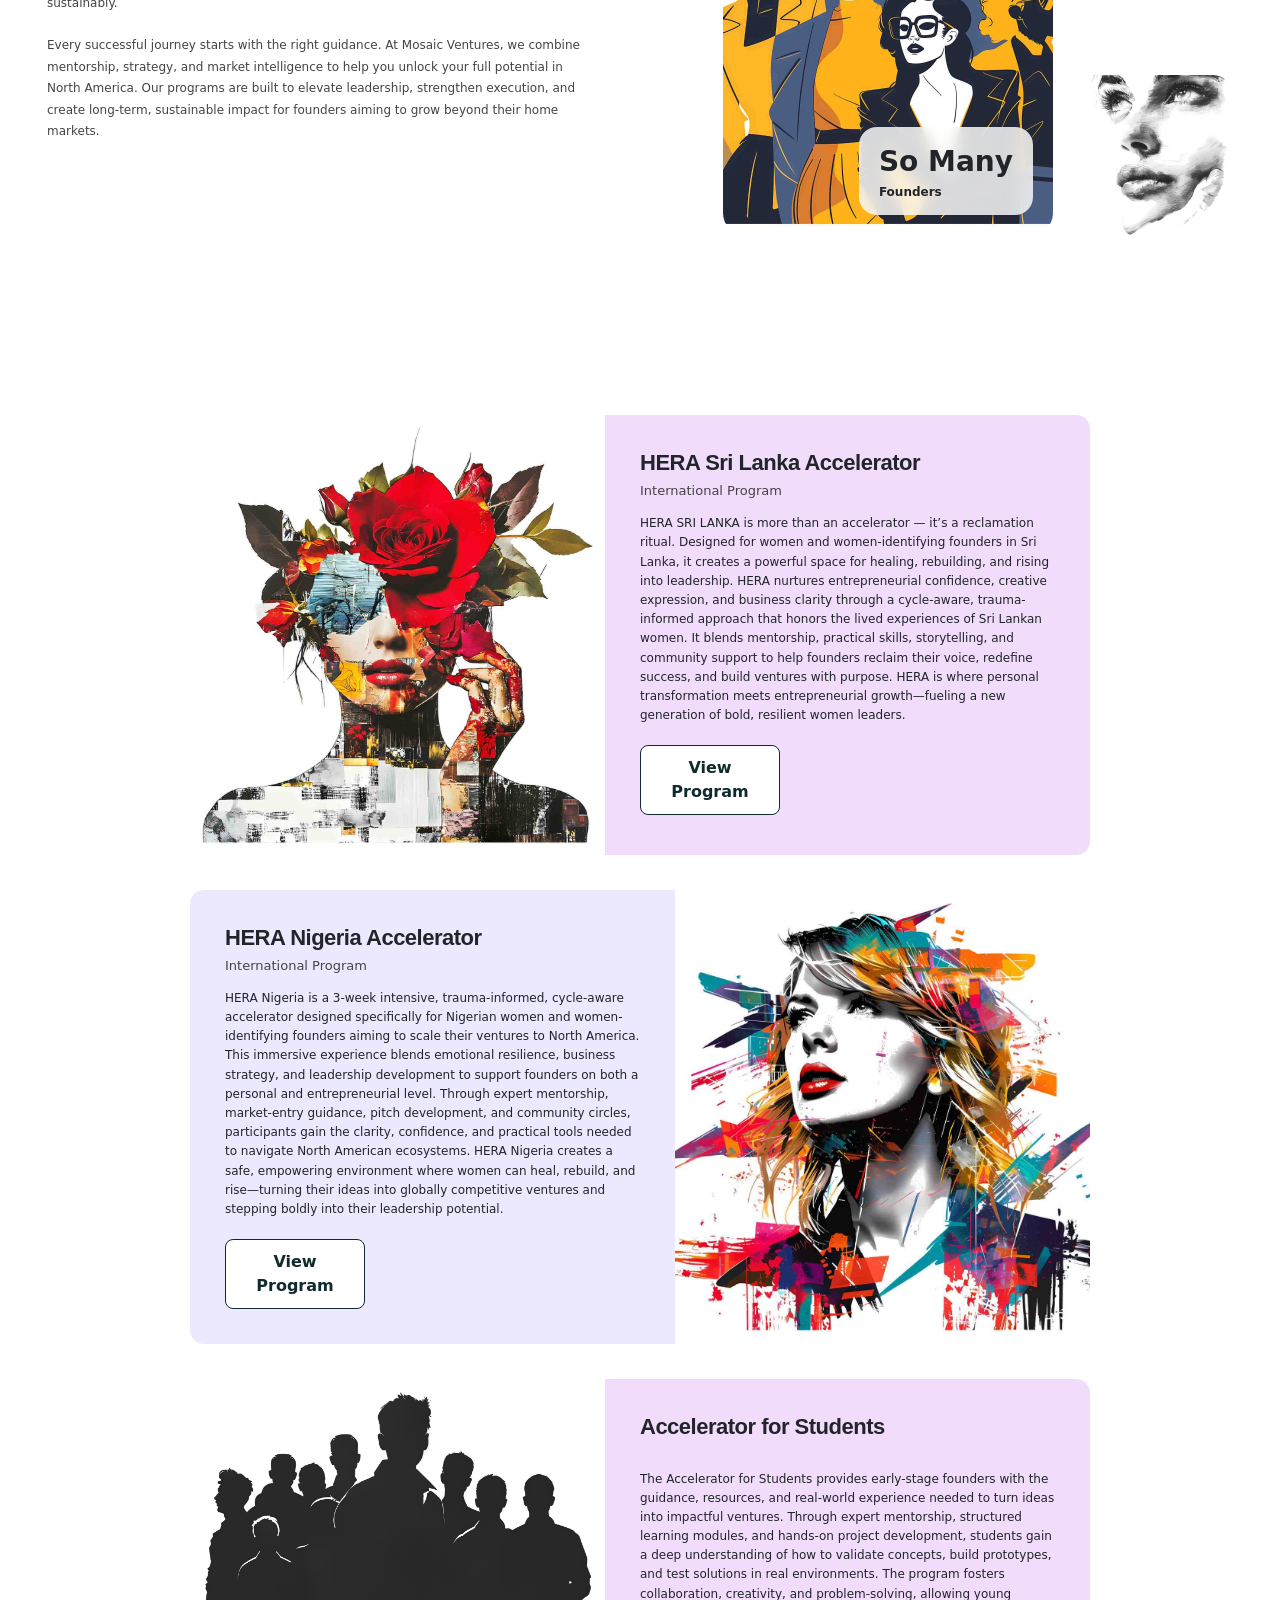
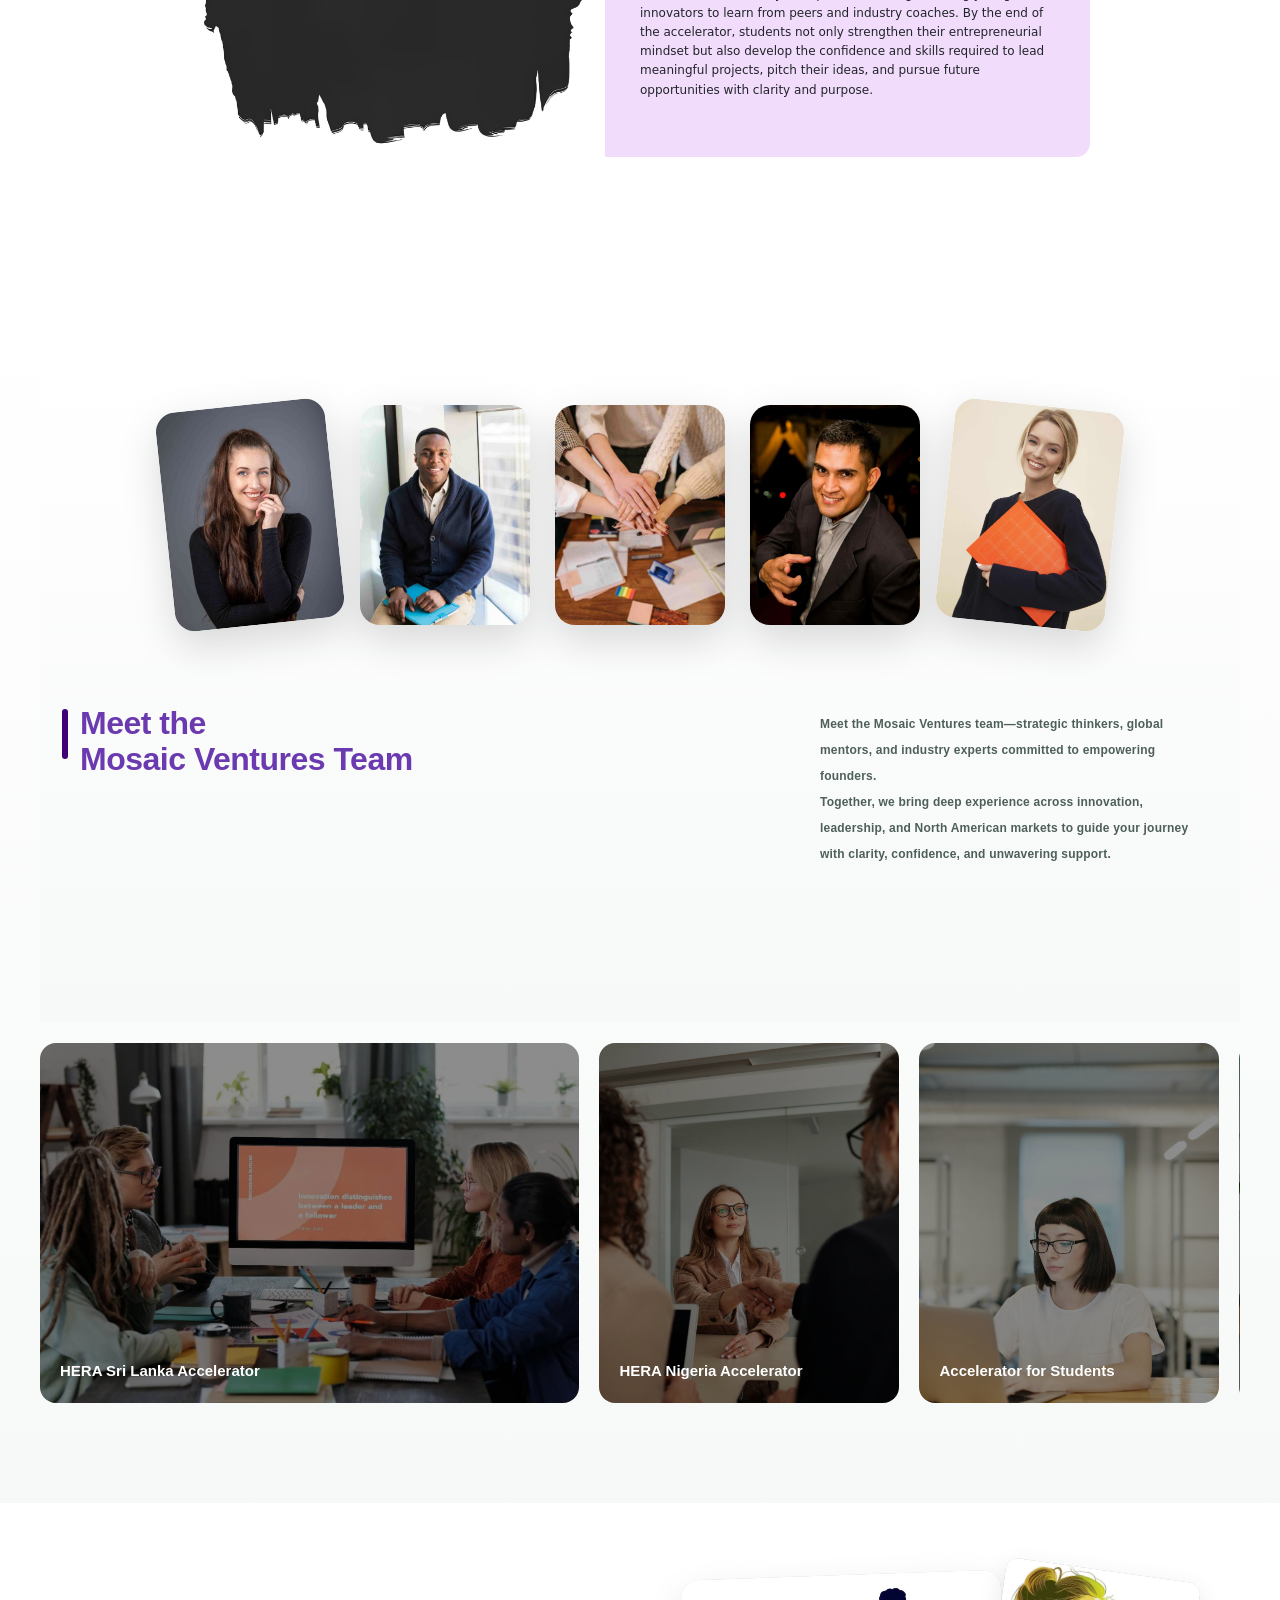
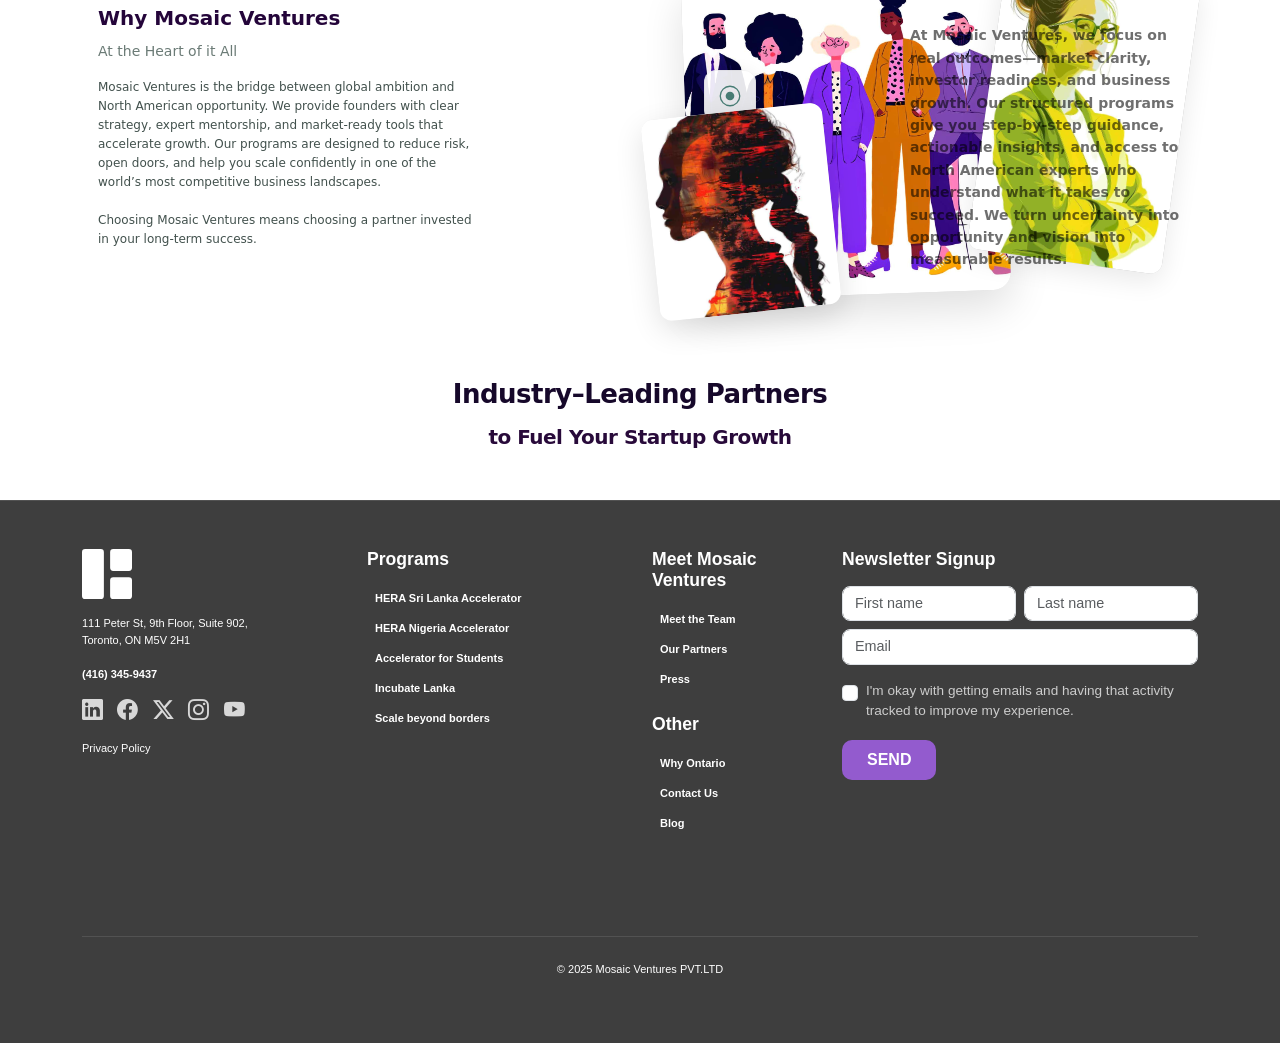
==== commit 3b61f6aa: "partners.html page added" ====
--- a/index.html
+++ b/index.html
@@ -58,7 +58,7 @@
           </ul>
         </li>
 
-        <li class="nav-item"><a class="nav-link active" href="#">Partners</a></li>
+        <li class="nav-item"><a class="nav-link active" href="partners.html">Partners</a></li>
 
         <li class="nav-item"><a class="nav-link active" href="#">Investments</a></li>
 
--- a/style.css
+++ b/style.css
@@ -6278,3 +6278,1108 @@
         font-size: 11px;
     }
 }
+
+
+
+
+
+
+
+
+
+
+/*partners section*/
+
+
+
+
+:root {
+    /* Light Purple Colors */
+    --partners-primary: #7c3aed;      /* Primary Purple */
+    --partners-primary-light: #8b5cf6; /* Light Purple */
+    --partners-primary-dark: #6d28d9;  /* Dark Purple */
+    --partners-accent: #8b5cf6;        /* Accent Purple */
+    --partners-accent-light: #a78bfa;  /* Light Accent */
+    
+    /* Neutral Colors */
+    --partners-bg-white: #ffffff;
+    --partners-bg-light: #f8fafc;
+    --partners-bg-lighter: #f1f5f9;
+    
+    /* Text Colors */
+    --partners-text-dark: #1e293b;
+    --partners-text-gray: #64748b;
+    --partners-text-light: #94a3b8;
+    
+    /* Border Colors */
+    --partners-border: #e2e8f0;
+    --partners-border-light: #f1f5f9;
+    
+    /* Effects */
+    --shadow-sm: 0 4px 6px -1px rgba(124, 58, 237, 0.05);
+    --shadow-md: 0 10px 15px -3px rgba(124, 58, 237, 0.08);
+    --shadow-lg: 0 20px 25px -5px rgba(124, 58, 237, 0.1);
+    
+    /* Fonts */
+    --font-main: 'Inter', sans-serif;
+    --font-heading: 'Montserrat', sans-serif;
+    
+    /* Other */
+    --transition: all 0.3s ease;
+    --radius: 12px;
+    --radius-lg: 16px;
+}
+
+* {
+    margin: 0;
+    padding: 0;
+    box-sizing: border-box;
+}
+
+html {
+    scroll-behavior: smooth;
+}
+
+body {
+    font-family: var(--font-main);
+    background-color: var(--partners-bg-white);
+    color: var(--partners-text-dark);
+    line-height: 1.6;
+    overflow-x: hidden;
+}
+
+.partners-container {
+    max-width: 1280px;
+    margin: 0 auto;
+    padding: 0 24px;
+}
+
+/* Typography */
+h1, h2, h3, h4 {
+    font-family: var(--font-heading);
+    font-weight: 800;
+    line-height: 1.2;
+    color: var(--partners-text-dark);
+}
+
+h1 { font-size: 3.5rem; }
+h2 { font-size: 2.75rem; }
+h3 { font-size: 2rem; }
+h4 { font-size: 1.5rem; }
+
+@media (max-width: 768px) {
+    h1 { font-size: 2.5rem; }
+    h2 { font-size: 2rem; }
+    h3 { font-size: 1.75rem; }
+    h4 { font-size: 1.25rem; }
+}
+
+/* Common Styles */
+.partners-section-header {
+    text-align: center;
+    margin-bottom: 60px;
+}
+
+.partners-section-subtitle {
+    display: inline-block;
+    color: var(--partners-primary);
+    font-weight: 600;
+    text-transform: uppercase;
+    letter-spacing: 1px;
+    font-size: 0.875rem;
+    margin-bottom: 12px;
+    background-color: rgba(124, 58, 237, 0.1);
+    padding: 8px 20px;
+    border-radius: 30px;
+}
+
+.partners-section-title {
+    color: var(--partners-text-dark);
+    margin-bottom: 16px;
+}
+
+.partners-section-description {
+    color: var(--partners-text-gray);
+    max-width: 700px;
+    margin: 0 auto;
+    font-size: 1.125rem;
+}
+
+/* Button Styles */
+.partners-btn-primary {
+    display: inline-flex;
+    align-items: center;
+    gap: 10px;
+    padding: 16px 32px;
+    background: linear-gradient(135deg, var(--partners-primary), var(--partners-primary-dark));
+    color: white;
+    font-weight: 700;
+    text-transform: uppercase;
+    letter-spacing: 0.5px;
+    border-radius: var(--radius);
+    text-decoration: none;
+    transition: var(--transition);
+    border: none;
+    cursor: pointer;
+    font-size: 0.95rem;
+    box-shadow: var(--shadow-md);
+}
+
+.partners-btn-primary:hover {
+    background: linear-gradient(135deg, var(--partners-primary-light), var(--partners-primary));
+    transform: translateY(-3px);
+    box-shadow: var(--shadow-lg);
+    color: white;
+}
+
+.partners-btn-secondary {
+    display: inline-flex;
+    align-items: center;
+    gap: 10px;
+    padding: 16px 32px;
+    background-color: transparent;
+    color: var(--partners-primary);
+    font-weight: 700;
+    text-transform: uppercase;
+    letter-spacing: 0.5px;
+    border-radius: var(--radius);
+    text-decoration: none;
+    transition: var(--transition);
+    border: 2px solid var(--partners-primary);
+    cursor: pointer;
+    font-size: 0.95rem;
+}
+
+.partners-btn-secondary:hover {
+    background-color: rgba(124, 58, 237, 0.1);
+    transform: translateY(-3px);
+}
+
+.partners-btn-outline {
+    display: inline-block;
+    padding: 12px 24px;
+    background-color: transparent;
+    color: var(--partners-primary);
+    font-weight: 600;
+    border-radius: var(--radius);
+    text-decoration: none;
+    transition: var(--transition);
+    border: 2px solid var(--partners-border);
+}
+
+.partners-btn-outline:hover {
+    border-color: var(--partners-primary);
+    background-color: rgba(124, 58, 237, 0.05);
+}
+
+/* Hero Section */
+.partners-hero {
+    padding: 100px 0 80px;
+    background: linear-gradient(rgba(255, 255, 255, 0.95), rgba(255, 255, 255, 0.98)), 
+                url('https://images.unsplash.com/photo-1559136555-9303baea8ebd?ixlib=rb-4.0.3&auto=format&fit=crop&w=1920&q=80');
+    background-size: cover;
+    background-position: center;
+    position: relative;
+}
+
+.partners-hero-content {
+    text-align: center;
+    max-width: 900px;
+    margin: 0 auto 80px;
+}
+
+.partners-hero-badge {
+    display: inline-block;
+    background-color: rgba(124, 58, 237, 0.1);
+    color: var(--partners-primary);
+    padding: 8px 20px;
+    border-radius: 30px;
+    font-size: 0.875rem;
+    font-weight: 600;
+    letter-spacing: 0.5px;
+    margin-bottom: 24px;
+}
+
+.partners-hero-title {
+    font-size: 3.75rem;
+    line-height: 1.1;
+    margin-bottom: 24px;
+    color: var(--partners-text-dark);
+}
+
+.partners-hero-subtitle {
+    font-size: 1.25rem;
+    color: var(--partners-text-gray);
+    max-width: 700px;
+    margin: 0 auto 40px;
+}
+
+.partners-hero-btns {
+    display: flex;
+    gap: 20px;
+    justify-content: center;
+    flex-wrap: wrap;
+}
+
+.partners-hero-stats {
+    display: flex;
+    justify-content: center;
+    gap: 40px;
+    flex-wrap: wrap;
+}
+
+.partners-stat-card {
+    background-color: var(--partners-bg-white);
+    border-radius: var(--radius);
+    padding: 24px;
+    text-align: center;
+    min-width: 200px;
+    border: 1px solid var(--partners-border);
+    transition: var(--transition);
+    box-shadow: var(--shadow-sm);
+}
+
+.partners-stat-card:hover {
+    transform: translateY(-5px);
+    box-shadow: var(--shadow-lg);
+    border-color: var(--partners-primary-light);
+}
+
+.partners-stat-card .stat-icon {
+    width: 60px;
+    height: 60px;
+    background: linear-gradient(135deg, var(--partners-primary), var(--partners-primary-dark));
+    border-radius: 50%;
+    display: flex;
+    align-items: center;
+    justify-content: center;
+    margin: 0 auto 16px;
+    color: white;
+    font-size: 1.5rem;
+}
+
+.partners-stat-card h4 {
+    font-size: 2.5rem;
+    color: var(--partners-primary);
+    margin-bottom: 8px;
+}
+
+.partners-stat-card p {
+    color: var(--partners-text-gray);
+    font-size: 0.95rem;
+    text-transform: uppercase;
+    letter-spacing: 0.5px;
+}
+
+.partners-hero-scroll {
+    position: absolute;
+    bottom: 40px;
+    left: 50%;
+    transform: translateX(-50%);
+}
+
+.partners-hero-scroll a {
+    display: flex;
+    align-items: center;
+    justify-content: center;
+    width: 50px;
+    height: 50px;
+    background-color: var(--partners-primary);
+    border-radius: 50%;
+    color: white;
+    text-decoration: none;
+    animation: bounce 2s infinite;
+}
+
+@keyframes bounce {
+    0%, 20%, 50%, 80%, 100% {
+        transform: translateY(0);
+    }
+    40% {
+        transform: translateY(-10px);
+    }
+    60% {
+        transform: translateY(-5px);
+    }
+}
+
+/* Partnership Models */
+.partners-models {
+    padding: 100px 0;
+    background-color: var(--partners-bg-light);
+}
+
+.partners-models-grid {
+    display: grid;
+    grid-template-columns: repeat(auto-fit, minmax(300px, 1fr));
+    gap: 30px;
+}
+
+.partners-model-card {
+    background-color: var(--partners-bg-white);
+    border-radius: var(--radius-lg);
+    padding: 32px;
+    transition: var(--transition);
+    border: 1px solid var(--partners-border);
+    display: flex;
+    flex-direction: column;
+    box-shadow: var(--shadow-sm);
+}
+
+.partners-model-card:hover {
+    transform: translateY(-10px);
+    box-shadow: var(--shadow-lg);
+    border-color: var(--partners-primary-light);
+}
+
+.partners-model-card.highlight {
+    border: 2px solid var(--partners-primary);
+    position: relative;
+    overflow: hidden;
+}
+
+.partners-model-card.highlight::before {
+    content: 'RECOMMENDED';
+    position: absolute;
+    top: 20px;
+    right: -30px;
+    background: linear-gradient(135deg, var(--partners-primary), var(--partners-primary-dark));
+    color: white;
+    padding: 5px 30px;
+    font-size: 0.75rem;
+    font-weight: 700;
+    transform: rotate(45deg);
+}
+
+.model-card-header {
+    margin-bottom: 24px;
+    padding-bottom: 24px;
+    border-bottom: 1px solid var(--partners-border);
+}
+
+.model-icon {
+    width: 60px;
+    height: 60px;
+    border-radius: 12px;
+    display: flex;
+    align-items: center;
+    justify-content: center;
+    font-size: 1.5rem;
+    margin-bottom: 16px;
+    color: white;
+}
+
+.model-icon.corporate {
+    background: linear-gradient(135deg, #3b82f6, #1d4ed8);
+}
+
+.model-icon.vc {
+    background: linear-gradient(135deg, var(--partners-primary), var(--partners-primary-dark));
+}
+
+.model-icon.academic {
+    background: linear-gradient(135deg, #10b981, #047857);
+}
+
+.model-card-header h3 {
+    margin-bottom: 8px;
+    color: var(--partners-text-dark);
+}
+
+.model-level {
+    display: inline-block;
+    padding: 4px 12px;
+    background-color: rgba(124, 58, 237, 0.1);
+    color: var(--partners-primary);
+    border-radius: 30px;
+    font-size: 0.75rem;
+    font-weight: 600;
+}
+
+.model-card-body {
+    flex-grow: 1;
+    margin-bottom: 24px;
+}
+
+.model-card-body p {
+    color: var(--partners-text-gray);
+    margin-bottom: 20px;
+}
+
+.model-features {
+    list-style: none;
+}
+
+.model-features li {
+    margin-bottom: 12px;
+    color: var(--partners-text-dark);
+    font-size: 0.95rem;
+    display: flex;
+    align-items: flex-start;
+    gap: 10px;
+}
+
+.model-features li i {
+    color: var(--partners-primary);
+    margin-top: 4px;
+    flex-shrink: 0;
+}
+
+.model-card-footer {
+    margin-top: auto;
+}
+
+/* Partners Showcase */
+.partners-showcase {
+    padding: 100px 0;
+    background-color: var(--partners-bg-white);
+}
+
+.partners-category {
+    margin-bottom: 60px;
+}
+
+.partners-category-title {
+    color: var(--partners-text-dark);
+    margin-bottom: 30px;
+    padding-bottom: 15px;
+    border-bottom: 2px solid var(--partners-border);
+}
+
+.partners-logo-grid {
+    display: grid;
+    grid-template-columns: repeat(auto-fill, minmax(250px, 1fr));
+    gap: 30px;
+}
+
+.partners-logo-item {
+    position: relative;
+    border-radius: var(--radius);
+    overflow: hidden;
+    height: 180px;
+    transition: var(--transition);
+    border: 1px solid var(--partners-border);
+    box-shadow: var(--shadow-sm);
+}
+
+.partners-logo-item img {
+    width: 100%;
+    height: 100%;
+    object-fit: cover;
+    transition: var(--transition);
+}
+
+.partners-logo-overlay {
+    position: absolute;
+    bottom: 0;
+    left: 0;
+    right: 0;
+    background: linear-gradient(transparent, rgba(124, 58, 237, 0.9));
+    padding: 20px;
+    transform: translateY(100%);
+    transition: var(--transition);
+}
+
+.partners-logo-item:hover .partners-logo-overlay {
+    transform: translateY(0);
+}
+
+.partners-logo-item:hover img {
+    transform: scale(1.05);
+}
+
+.partners-logo-overlay h4 {
+    color: white;
+    margin-bottom: 5px;
+    font-size: 1.1rem;
+}
+
+.partners-logo-overlay p {
+    color: rgba(255, 255, 255, 0.9);
+    font-size: 0.875rem;
+    margin-bottom: 8px;
+}
+
+.partnership-year {
+    display: inline-block;
+    background-color: rgba(255, 255, 255, 0.2);
+    color: white;
+    padding: 4px 10px;
+    border-radius: 30px;
+    font-size: 0.75rem;
+    font-weight: 600;
+}
+
+/* Partnership Benefits */
+.partners-benefits {
+    padding: 100px 0;
+    background-color: var(--partners-bg-light);
+}
+
+.partners-benefits-grid {
+    display: grid;
+    grid-template-columns: repeat(auto-fit, minmax(300px, 1fr));
+    gap: 30px;
+}
+
+.partners-benefit-card {
+    background-color: var(--partners-bg-white);
+    border-radius: var(--radius);
+    padding: 32px;
+    border-left: 4px solid var(--partners-primary);
+    transition: var(--transition);
+    border: 1px solid var(--partners-border);
+    box-shadow: var(--shadow-sm);
+}
+
+.partners-benefit-card:hover {
+    transform: translateY(-5px);
+    box-shadow: var(--shadow-lg);
+    border-color: var(--partners-primary-light);
+}
+
+.benefit-icon {
+    width: 60px;
+    height: 60px;
+    background: linear-gradient(135deg, var(--partners-primary), var(--partners-primary-dark));
+    border-radius: 12px;
+    display: flex;
+    align-items: center;
+    justify-content: center;
+    margin-bottom: 20px;
+    color: white;
+    font-size: 1.5rem;
+}
+
+.partners-benefit-card h3 {
+    color: var(--partners-text-dark);
+    margin-bottom: 16px;
+}
+
+.partners-benefit-card p {
+    color: var(--partners-text-gray);
+    margin-bottom: 20px;
+}
+
+.benefit-features {
+    list-style: none;
+    padding-left: 0;
+}
+
+.benefit-features li {
+    color: var(--partners-text-dark);
+    margin-bottom: 10px;
+    font-size: 0.95rem;
+    padding-left: 20px;
+    position: relative;
+}
+
+.benefit-features li::before {
+    content: '•';
+    color: var(--partners-primary);
+    position: absolute;
+    left: 0;
+    font-size: 1.2rem;
+}
+
+/* Success Stories */
+.partners-success {
+    padding: 100px 0;
+    background-color: var(--partners-bg-white);
+}
+
+.partners-success-grid {
+    display: grid;
+    grid-template-columns: repeat(auto-fit, minmax(300px, 1fr));
+    gap: 30px;
+}
+
+.success-story-card {
+    background-color: var(--partners-bg-light);
+    border-radius: var(--radius-lg);
+    padding: 32px;
+    transition: var(--transition);
+    border: 1px solid var(--partners-border);
+    box-shadow: var(--shadow-sm);
+}
+
+.success-story-card:hover {
+    transform: translateY(-5px);
+    box-shadow: var(--shadow-lg);
+    border-color: var(--partners-primary-light);
+}
+
+.story-header {
+    display: flex;
+    gap: 16px;
+    margin-bottom: 24px;
+    align-items: flex-start;
+}
+
+.story-logo {
+    width: 60px;
+    height: 60px;
+    border-radius: 12px;
+    overflow: hidden;
+    flex-shrink: 0;
+    border: 1px solid var(--partners-border);
+}
+
+.story-logo img {
+    width: 100%;
+    height: 100%;
+    object-fit: cover;
+}
+
+.story-meta h3 {
+    color: var(--partners-text-dark);
+    margin-bottom: 5px;
+    font-size: 1.25rem;
+}
+
+.story-tag {
+    display: inline-block;
+    background-color: rgba(124, 58, 237, 0.1);
+    color: var(--partners-primary);
+    padding: 4px 10px;
+    border-radius: 30px;
+    font-size: 0.75rem;
+    font-weight: 600;
+}
+
+.story-body p {
+    color: var(--partners-text-gray);
+    margin-bottom: 24px;
+    font-style: italic;
+}
+
+.story-stats {
+    display: flex;
+    gap: 30px;
+    margin-bottom: 24px;
+}
+
+.story-stat h4 {
+    color: var(--partners-primary);
+    font-size: 2rem;
+    margin-bottom: 5px;
+}
+
+.story-stat p {
+    color: var(--partners-text-gray);
+    font-size: 0.875rem;
+    text-transform: uppercase;
+    letter-spacing: 0.5px;
+    margin-bottom: 0;
+    font-style: normal;
+}
+
+.story-footer {
+    display: flex;
+    justify-content: space-between;
+    align-items: center;
+    padding-top: 20px;
+    border-top: 1px solid var(--partners-border);
+}
+
+.story-author {
+    display: flex;
+    gap: 12px;
+    align-items: center;
+}
+
+.story-author img {
+    width: 40px;
+    height: 40px;
+    border-radius: 50%;
+    object-fit: cover;
+    border: 2px solid var(--partners-primary-light);
+}
+
+.story-author h4 {
+    color: var(--partners-text-dark);
+    font-size: 0.95rem;
+    margin-bottom: 2px;
+}
+
+.story-author p {
+    color: var(--partners-text-gray);
+    font-size: 0.75rem;
+    margin-bottom: 0;
+}
+
+.story-link {
+    color: var(--partners-primary);
+    text-decoration: none;
+    font-weight: 600;
+    font-size: 0.875rem;
+    display: flex;
+    align-items: center;
+    gap: 5px;
+}
+
+.story-link:hover {
+    gap: 10px;
+    color: var(--partners-primary-dark);
+}
+
+/* Partnership Process */
+.partners-process {
+    padding: 100px 0;
+    background-color: var(--partners-bg-light);
+}
+
+.partners-process-timeline {
+    max-width: 900px;
+    margin: 0 auto;
+    position: relative;
+}
+
+.partners-process-timeline::before {
+    content: '';
+    position: absolute;
+    top: 0;
+    bottom: 0;
+    left: 30px;
+    width: 2px;
+    background-color: var(--partners-border);
+}
+
+.process-step {
+    display: flex;
+    margin-bottom: 50px;
+    position: relative;
+}
+
+.process-step:last-child {
+    margin-bottom: 0;
+}
+
+.step-number {
+    width: 60px;
+    height: 60px;
+    background: linear-gradient(135deg, var(--partners-primary), var(--partners-primary-dark));
+    color: white;
+    border-radius: 50%;
+    display: flex;
+    align-items: center;
+    justify-content: center;
+    font-size: 1.5rem;
+    font-weight: 700;
+    flex-shrink: 0;
+    margin-right: 30px;
+    z-index: 2;
+    box-shadow: var(--shadow-md);
+}
+
+.step-content {
+    padding-top: 10px;
+}
+
+.step-content h3 {
+    color: var(--partners-text-dark);
+    margin-bottom: 12px;
+}
+
+.step-content p {
+    color: var(--partners-text-gray);
+    max-width: 600px;
+}
+
+/* Testimonials */
+.partners-testimonials {
+    padding: 100px 0;
+    background-color: var(--partners-bg-white);
+}
+
+.testimonials-header {
+    text-align: center;
+    margin-bottom: 60px;
+}
+
+.testimonials-header h2 {
+    color: var(--partners-text-dark);
+    margin-bottom: 16px;
+}
+
+.testimonials-header p {
+    color: var(--partners-text-gray);
+    max-width: 600px;
+    margin: 0 auto;
+}
+
+.testimonials-grid {
+    display: grid;
+    grid-template-columns: repeat(auto-fit, minmax(300px, 1fr));
+    gap: 30px;
+}
+
+.testimonial-card {
+    background-color: var(--partners-bg-light);
+    border-radius: var(--radius);
+    padding: 32px;
+    border: 1px solid var(--partners-border);
+    transition: var(--transition);
+    box-shadow: var(--shadow-sm);
+}
+
+.testimonial-card:hover {
+    transform: translateY(-5px);
+    box-shadow: var(--shadow-lg);
+    border-color: var(--partners-primary-light);
+}
+
+.testimonial-rating {
+    color: #fbbf24;
+    margin-bottom: 20px;
+    font-size: 0.875rem;
+}
+
+.testimonial-text {
+    color: var(--partners-text-gray);
+    font-style: italic;
+    margin-bottom: 24px;
+    line-height: 1.7;
+}
+
+.testimonial-author {
+    display: flex;
+    gap: 12px;
+    align-items: center;
+}
+
+.testimonial-author img {
+    width: 50px;
+    height: 50px;
+    border-radius: 50%;
+    object-fit: cover;
+    border: 2px solid var(--partners-primary-light);
+}
+
+.testimonial-author h4 {
+    color: var(--partners-text-dark);
+    font-size: 1rem;
+    margin-bottom: 4px;
+}
+
+.testimonial-author p {
+    color: var(--partners-text-gray);
+    font-size: 0.875rem;
+    margin-bottom: 0;
+}
+
+/* CTA Form */
+.partners-cta {
+    padding: 100px 0;
+    background: linear-gradient(rgba(124, 58, 237, 0.05), rgba(124, 58, 237, 0.1)), 
+                url('https://images.unsplash.com/photo-1552664730-d307ca884978?ixlib=rb-4.0.3&auto=format&fit=crop&w=1920&q=80');
+    background-size: cover;
+    background-position: center;
+}
+
+.cta-container {
+    display: grid;
+    grid-template-columns: 1fr 1fr;
+    gap: 60px;
+    align-items: center;
+    background-color: white;
+    border-radius: var(--radius-lg);
+    padding: 60px;
+    box-shadow: var(--shadow-lg);
+    border: 1px solid var(--partners-border);
+}
+
+.cta-badge {
+    display: inline-block;
+    background-color: rgba(239, 68, 68, 0.1);
+    color: #ef4444;
+    padding: 8px 20px;
+    border-radius: 30px;
+    font-size: 0.875rem;
+    font-weight: 600;
+    letter-spacing: 0.5px;
+    margin-bottom: 20px;
+}
+
+.cta-content h2 {
+    color: var(--partners-text-dark);
+    margin-bottom: 16px;
+}
+
+.cta-content p {
+    color: var(--partners-text-gray);
+    margin-bottom: 30px;
+    font-size: 1.125rem;
+}
+
+.cta-features {
+    margin-bottom: 30px;
+}
+
+.cta-feature {
+    display: flex;
+    align-items: center;
+    gap: 10px;
+    margin-bottom: 12px;
+    color: var(--partners-text-dark);
+}
+
+.cta-feature i {
+    color: var(--partners-primary);
+}
+
+.cta-form {
+    background-color: var(--partners-bg-light);
+    border-radius: var(--radius);
+    padding: 40px;
+    border: 1px solid var(--partners-border);
+}
+
+.cta-form h3 {
+    color: var(--partners-text-dark);
+    margin-bottom: 24px;
+    text-align: center;
+}
+
+.form-group {
+    margin-bottom: 20px;
+}
+
+.form-group input,
+.form-group select,
+.form-group textarea {
+    width: 100%;
+    padding: 14px 20px;
+    background-color: white;
+    border: 1px solid var(--partners-border);
+    border-radius: var(--radius);
+    color: var(--partners-text-dark);
+    font-family: var(--font-main);
+    font-size: 1rem;
+    transition: var(--transition);
+}
+
+.form-group input:focus,
+.form-group select:focus,
+.form-group textarea:focus {
+    outline: none;
+    border-color: var(--partners-primary);
+    box-shadow: 0 0 0 3px rgba(124, 58, 237, 0.1);
+}
+
+.form-group input::placeholder,
+.form-group textarea::placeholder {
+    color: var(--partners-text-light);
+}
+
+.form-group select {
+    appearance: none;
+    background-image: url("data:image/svg+xml,%3Csvg xmlns='http://www.w3.org/2000/svg' width='16' height='16' fill='%2364748b' viewBox='0 0 16 16'%3E%3Cpath d='M7.247 11.14 2.451 5.658C1.885 5.013 2.345 4 3.204 4h9.592a1 1 0 0 1 .753 1.659l-4.796 5.48a1 1 0 0 1-1.506 0z'/%3E%3C/svg%3E");
+    background-repeat: no-repeat;
+    background-position: right 20px center;
+    background-size: 16px;
+    padding-right: 50px;
+}
+
+.checkbox-label {
+    display: flex;
+    align-items: flex-start;
+    gap: 10px;
+    color: var(--partners-text-gray);
+    font-size: 0.875rem;
+    cursor: pointer;
+}
+
+.checkbox-label input {
+    margin-top: 4px;
+    flex-shrink: 0;
+}
+
+.cta-form button {
+    width: 100%;
+    justify-content: center;
+    margin-top: 10px;
+}
+
+.form-disclaimer {
+    text-align: center;
+    color: var(--partners-text-gray);
+    font-size: 0.75rem;
+    margin-top: 20px;
+}
+
+/* Responsive Design */
+@media (max-width: 1024px) {
+    .cta-container {
+        grid-template-columns: 1fr;
+        gap: 40px;
+    }
+}
+
+@media (max-width: 768px) {
+    .partners-hero-stats {
+        flex-direction: column;
+        align-items: center;
+    }
+    
+    .partners-models-grid {
+        grid-template-columns: 1fr;
+    }
+    
+    .partners-logo-grid {
+        grid-template-columns: repeat(2, 1fr);
+    }
+    
+    .partners-benefits-grid {
+        grid-template-columns: 1fr;
+    }
+    
+    .partners-success-grid {
+        grid-template-columns: 1fr;
+    }
+    
+    .testimonials-grid {
+        grid-template-columns: 1fr;
+    }
+    
+    .cta-container {
+        padding: 40px 24px;
+    }
+    
+    .partners-hero-btns {
+        flex-direction: column;
+        align-items: center;
+    }
+    
+    .partners-hero-btns a {
+        width: 100%;
+        text-align: center;
+        justify-content: center;
+    }
+}
+
+@media (max-width: 480px) {
+    .partners-logo-grid {
+        grid-template-columns: 1fr;
+    }
+    
+    .cta-form {
+        padding: 30px 20px;
+    }
+    
+    .process-step {
+        flex-direction: column;
+        align-items: flex-start;
+    }
+    
+    .step-number {
+        margin-right: 0;
+        margin-bottom: 15px;
+    }
+    
+    .partners-process-timeline::before {
+        left: 30px;
+        top: 30px;
+        bottom: 30px;
+    }
+}
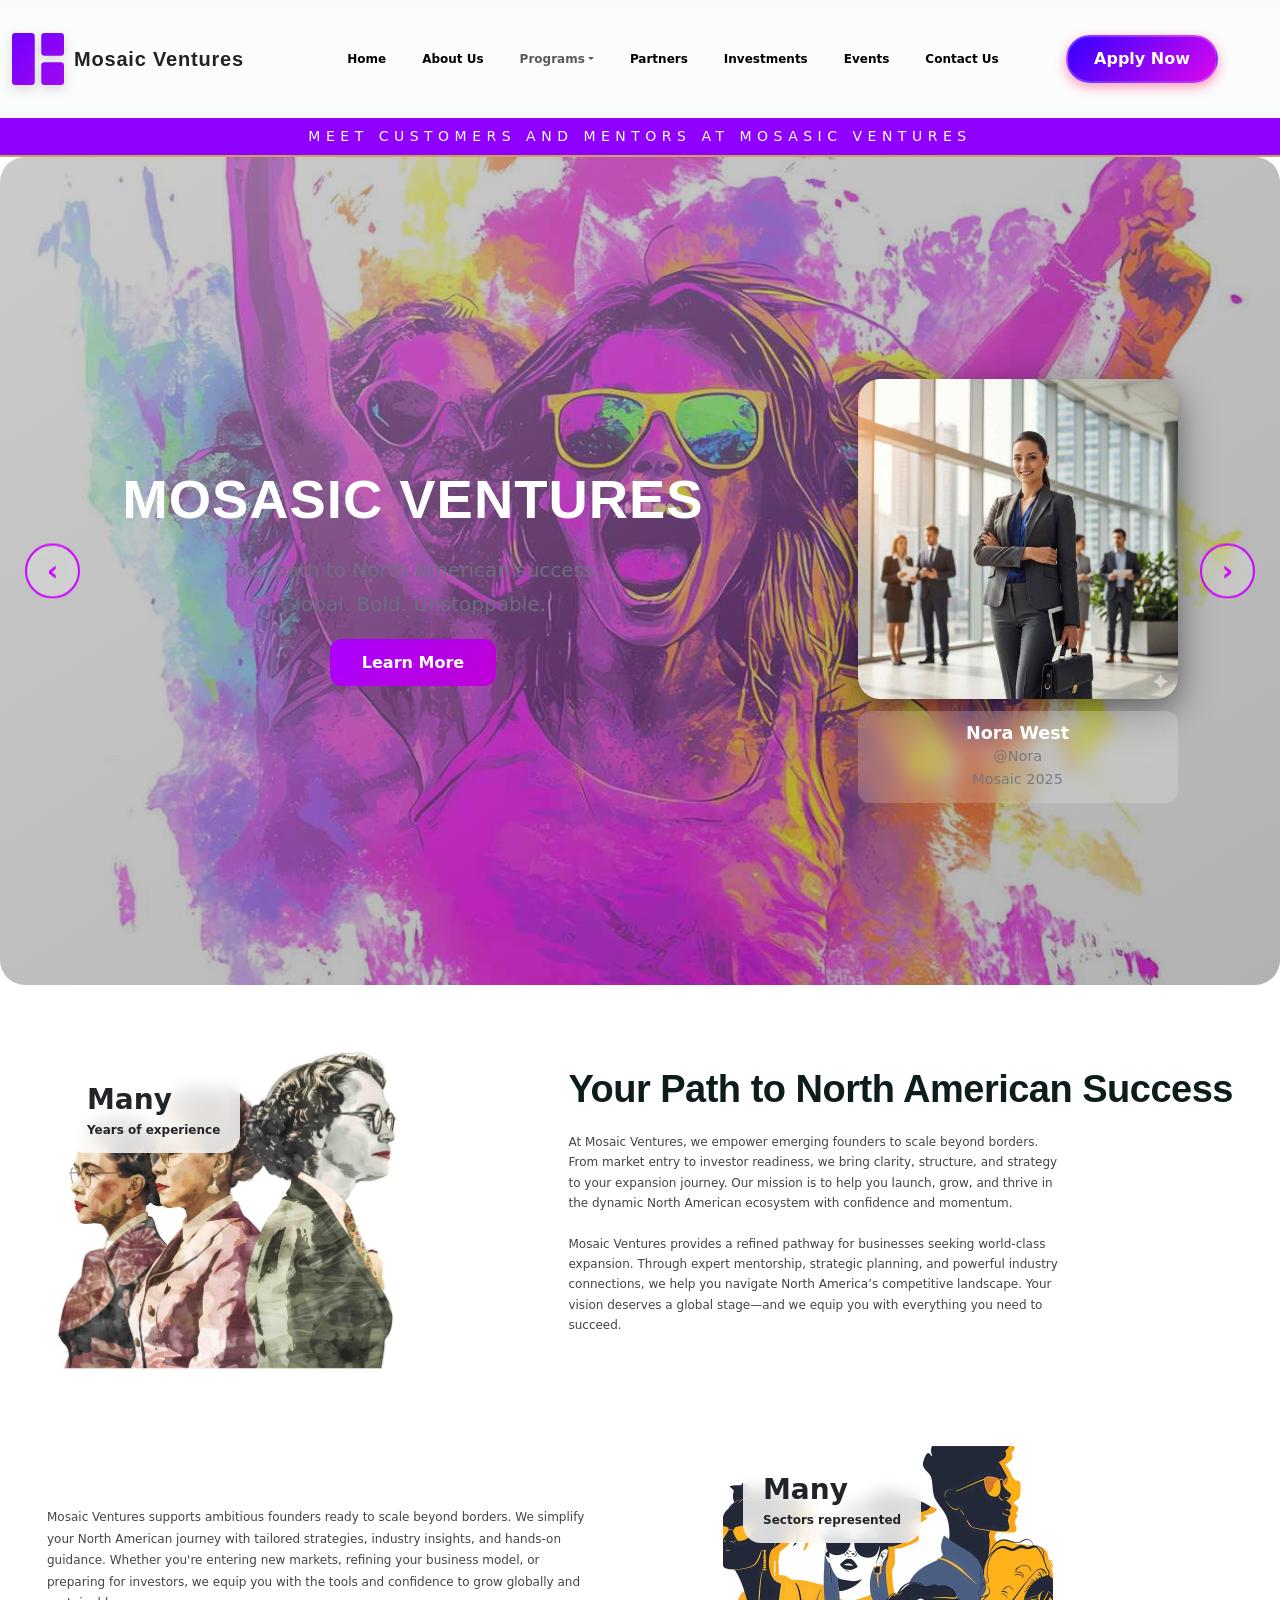
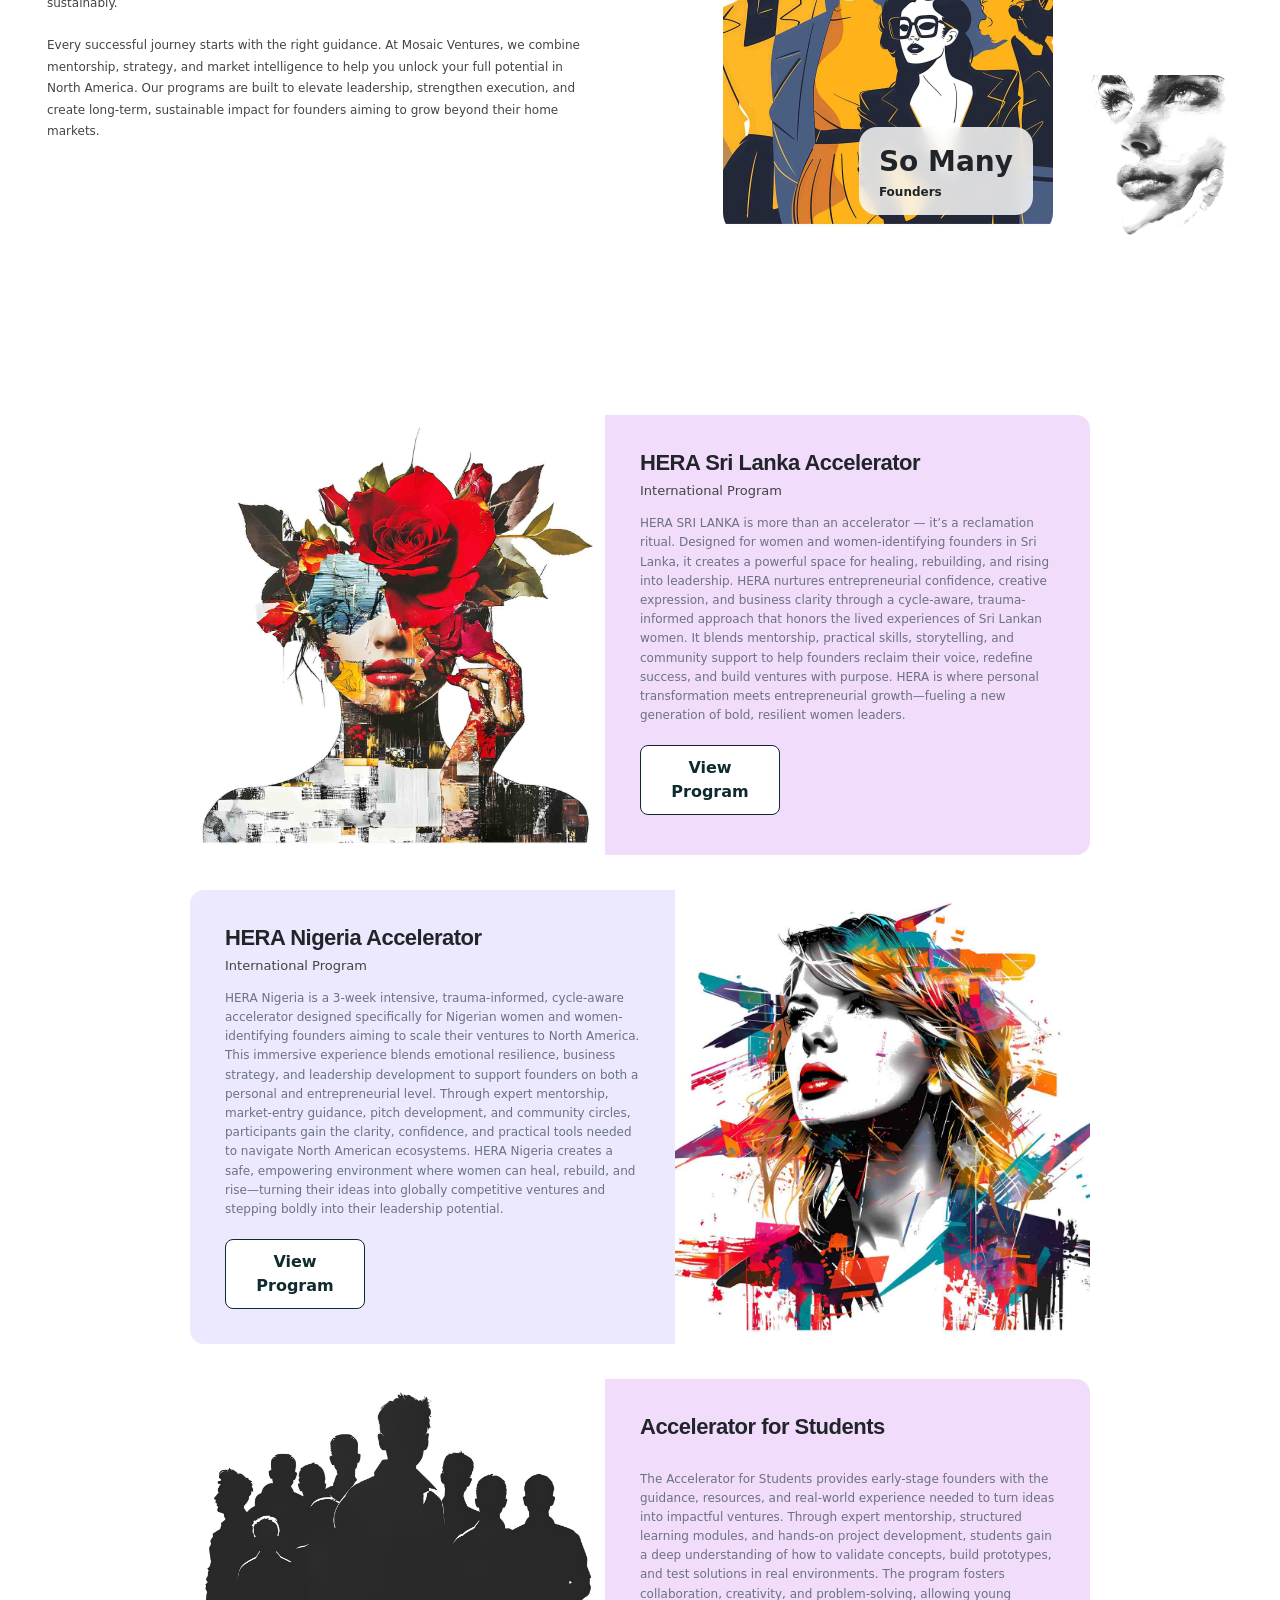
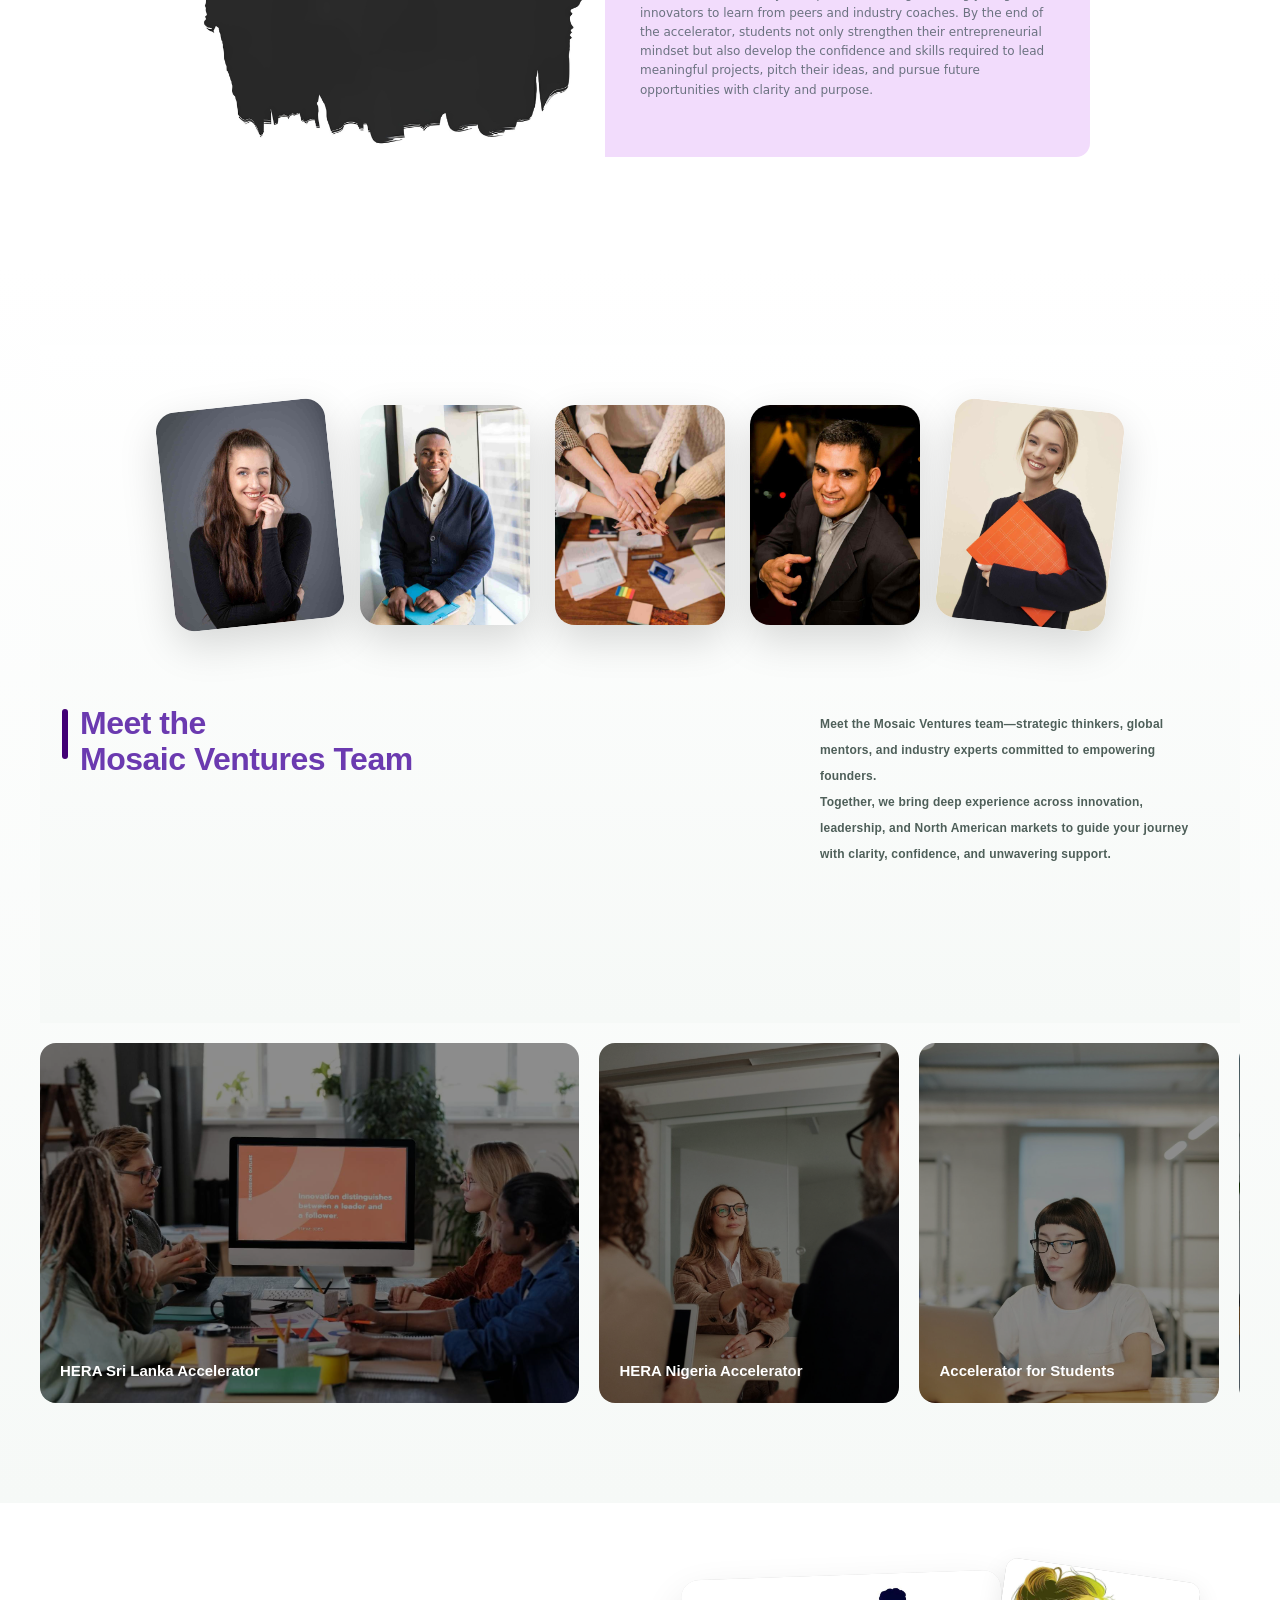
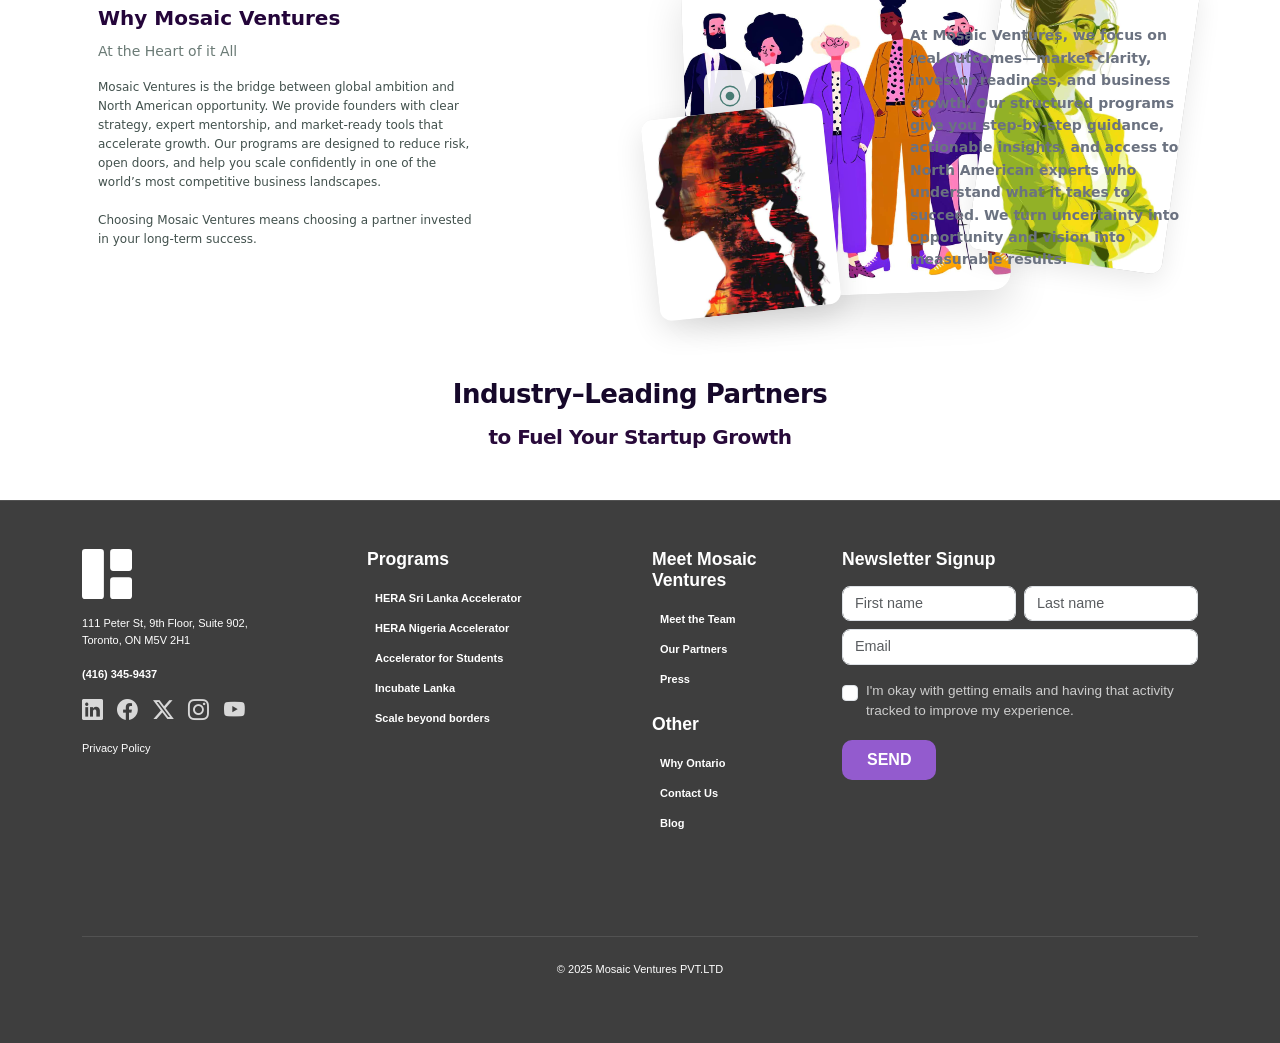
==== commit 60b4b7b8: "inverstements,contactus,events pages added" ====
--- a/index.html
+++ b/index.html
@@ -60,11 +60,11 @@
 
         <li class="nav-item"><a class="nav-link active" href="partners.html">Partners</a></li>
 
-        <li class="nav-item"><a class="nav-link active" href="#">Investments</a></li>
-
-        <li class="nav-item"><a class="nav-link active" href="#">Events</a></li>
-
-        <li class="nav-item"><a class="nav-link active" href="#">Contact Us</a></li>
+        <li class="nav-item"><a class="nav-link active" href="inverstements.html">Investments</a></li>
+
+        <li class="nav-item"><a class="nav-link active" href="events.html">Events</a></li>
+
+        <li class="nav-item"><a class="nav-link active" href="contactus.html">Contact Us</a></li>
 
       </ul>
     </div>
--- a/style.css
+++ b/style.css
@@ -6402,7 +6402,8 @@
     color: var(--partners-text-gray);
     max-width: 700px;
     margin: 0 auto;
-    font-size: 1.125rem;
+    font-size: 12px;
+    font-weight: bold;
 }
 
 /* Button Styles */
@@ -6476,7 +6477,7 @@
 .partners-hero {
     padding: 100px 0 80px;
     background: linear-gradient(rgba(255, 255, 255, 0.95), rgba(255, 255, 255, 0.98)), 
-                url('https://images.unsplash.com/photo-1559136555-9303baea8ebd?ixlib=rb-4.0.3&auto=format&fit=crop&w=1920&q=80');
+                url('images/1.jpeg');
     background-size: cover;
     background-position: center;
     position: relative;
@@ -6508,10 +6509,11 @@
 }
 
 .partners-hero-subtitle {
-    font-size: 1.25rem;
+    font-size: 12px;
     color: var(--partners-text-gray);
     max-width: 700px;
     margin: 0 auto 40px;
+    font-weight: bold;
 }
 
 .partners-hero-btns {
@@ -7383,3 +7385,2385 @@
         bottom: 30px;
     }
 }
+
+
+
+
+
+
+
+
+
+
+
+
+
+
+
+
+
+
+
+
+
+
+
+
+
+
+
+
+
+
+
+
+/*events*/
+
+
+/* --- PROFESSIONAL EVENTS THEME --- */
+:root {
+    /* ============================= */
+    /* PRIMARY – PURPLE THEME */
+    /* ============================= */
+    --primary: #7c3aed;            /* Main Purple */
+    --primary-dark: #5b21b6;       /* Dark Purple */
+    --primary-light: #8b5cf6;      /* Light Purple */
+    --primary-bg: #f5f3ff;         /* Very Light Purple BG */
+
+    /* ============================= */
+    /* SECONDARY */
+    /* ============================= */
+    --secondary: #6d28d9;
+    --secondary-dark: #4c1d95;
+    --secondary-light: #a78bfa;
+
+    /* ============================= */
+    /* NEUTRAL / WHITE BASE */
+    /* ============================= */
+    --white: #ffffff;
+    --bg-light: #fafafa;
+    --bg-lighter: #f4f4f5;
+    --border: #e5e7eb;
+    --border-light: #f1f1f4;
+
+    /* ============================= */
+    /* TEXT COLORS */
+    /* ============================= */
+    --text-dark: #18181b;          /* Almost Black */
+    --text-gray: #52525b;          /* Neutral Gray */
+    --text-light: #a1a1aa;
+    --text-muted: #71717a;
+
+    /* ============================= */
+    /* STATUS COLORS (Professional) */
+    /* ============================= */
+    --success: #16a34a;
+    --warning: #f59e0b;
+    --error: #dc2626;
+    --info: #7c3aed;
+
+    /* ============================= */
+    /* CATEGORY COLORS (Purple Based) */
+    /* ============================= */
+    --category-pitch: #7c3aed;
+    --category-networking: #22c55e;
+    --category-workshop: #f59e0b;
+    --category-matchmaking: #9333ea;
+    --category-investor: #ef4444;
+    --category-global: #06b6d4;
+
+    /* ============================= */
+    /* SHADOWS (SOFTER & CLEAN) */
+    /* ============================= */
+    --shadow-sm: 0 2px 4px rgb(0 0 0 / 0.04);
+    --shadow-md: 0 6px 12px rgb(0 0 0 / 0.08);
+    --shadow-lg: 0 12px 24px rgb(0 0 0 / 0.12);
+    --shadow-xl: 0 25px 50px rgb(0 0 0 / 0.15);
+
+    /* ============================= */
+    /* TYPOGRAPHY */
+    /* ============================= */
+    --font-main: 'Inter', system-ui, sans-serif;
+    --font-heading: 'Montserrat', system-ui, sans-serif;
+
+    /* ============================= */
+    /* BORDER RADIUS */
+    /* ============================= */
+    --radius-sm: 6px;
+    --radius-md: 12px;
+    --radius-lg: 18px;
+    --radius-xl: 28px;
+    --radius-full: 9999px;
+
+    /* ============================= */
+    /* TRANSITIONS */
+    /* ============================= */
+    --transition: all 0.3s ease;
+    --transition-slow: all 0.5s ease;
+}
+
+/* Reset & Base Styles */
+* {
+    margin: 0;
+    padding: 0;
+    box-sizing: border-box;
+}
+
+html {
+    scroll-behavior: smooth;
+    scroll-padding-top: 80px;
+}
+
+body {
+    font-family: var(--font-main);
+    background-color: var(--white);
+    color: var(--text-dark);
+    line-height: 1.6;
+    overflow-x: hidden;
+}
+
+/* Container */
+.events-container {
+    max-width: 1280px;
+    margin: 0 auto;
+    padding: 0 24px;
+}
+
+/* Typography */
+h1, h2, h3, h4 {
+    font-family: var(--font-heading);
+    font-weight: 700;
+    line-height: 1.2;
+    color: var(--text-dark);
+}
+
+h1 { font-size: 3.5rem; }
+h2 { font-size: 2.75rem; }
+h3 { font-size: 2rem; }
+h4 { font-size: 1.5rem; }
+
+@media (max-width: 768px) {
+    h1 { font-size: 2.5rem; }
+    h2 { font-size: 2rem; }
+    h3 { font-size: 1.75rem; }
+    h4 { font-size: 1.25rem; }
+}
+
+/* Section Headers */
+.events-section-header {
+    text-align: center;
+    margin-bottom: 64px;
+}
+
+.events-section-subtitle {
+    display: inline-block;
+    color: var(--primary);
+    font-size: 0.875rem;
+    font-weight: 600;
+    text-transform: uppercase;
+    letter-spacing: 1px;
+    margin-bottom: 12px;
+    padding: 8px 20px;
+    background-color: var(--primary-bg);
+    border-radius: var(--radius-full);
+}
+
+.events-section-title {
+    margin-bottom: 16px;
+}
+
+.events-section-description {
+    color: var(--text-gray);
+    max-width: 700px;
+    margin: 0 auto;
+    font-size: 1.125rem;
+    line-height: 1.7;
+}
+
+/* Buttons */
+.events-btn-primary {
+    display: inline-flex;
+    align-items: center;
+    gap: 12px;
+    padding: 16px 32px;
+    background-color: var(--primary);
+    color: var(--white);
+    font-weight: 600;
+    text-decoration: none;
+    border-radius: var(--radius-md);
+    transition: var(--transition);
+    border: none;
+    cursor: pointer;
+    font-size: 0.95rem;
+    box-shadow: var(--shadow-md);
+}
+
+.events-btn-primary:hover {
+    background-color: var(--primary-dark);
+    transform: translateY(-2px);
+    box-shadow: var(--shadow-lg);
+}
+
+.events-btn-secondary {
+    display: inline-flex;
+    align-items: center;
+    gap: 12px;
+    padding: 16px 32px;
+    background-color: transparent;
+    color: var(--primary);
+    font-weight: 600;
+    text-decoration: none;
+    border-radius: var(--radius-md);
+    transition: var(--transition);
+    border: 2px solid var(--primary);
+    cursor: pointer;
+    font-size: 0.95rem;
+}
+
+.events-btn-secondary:hover {
+    background-color: var(--primary-bg);
+    transform: translateY(-2px);
+}
+
+.events-btn-outline {
+    display: inline-flex;
+    align-items: center;
+    gap: 8px;
+    padding: 12px 24px;
+    background-color: transparent;
+    color: var(--primary);
+    font-weight: 600;
+    text-decoration: none;
+    border-radius: var(--radius-md);
+    transition: var(--transition);
+    border: 2px solid var(--border);
+}
+
+.events-btn-outline:hover {
+    border-color: var(--primary);
+    background-color: var(--primary-bg);
+}
+
+/* Hero Section */
+.events-hero {
+    padding: 160px 0 100px;
+    background: linear-gradient(135deg, 
+        var(--primary-bg) 0%, 
+        var(--white) 100%);
+    position: relative;
+    overflow: hidden;
+}
+
+.events-hero-content {
+    max-width: 800px;
+    margin: 0 auto;
+    text-align: center;
+    position: relative;
+    z-index: 2;
+}
+
+.events-hero-badge {
+    display: inline-block;
+    padding: 10px 24px;
+    background-color: var(--primary);
+    color: var(--white);
+    font-size: 0.875rem;
+    font-weight: 600;
+    letter-spacing: 1px;
+    border-radius: var(--radius-full);
+    margin-bottom: 32px;
+    box-shadow: var(--shadow-md);
+}
+
+.events-hero-title {
+    margin-bottom: 24px;
+    color: var(--text-dark);
+}
+
+.events-hero-subtitle {
+    font-size: 1.25rem;
+    color: var(--text-gray);
+    max-width: 700px;
+    margin: 0 auto 48px;
+    line-height: 1.7;
+}
+
+.events-hero-btns {
+    display: flex;
+    gap: 20px;
+    justify-content: center;
+    flex-wrap: wrap;
+    margin-bottom: 80px;
+}
+
+.events-hero-stats {
+    display: flex;
+    justify-content: center;
+    gap: 60px;
+    flex-wrap: wrap;
+}
+
+.events-stat {
+    text-align: center;
+}
+
+.events-stat h4 {
+    font-size: 3rem;
+    color: var(--primary);
+    margin-bottom: 8px;
+    font-weight: 800;
+}
+
+.events-stat p {
+    color: var(--text-gray);
+    font-size: 0.9rem;
+    text-transform: uppercase;
+    letter-spacing: 1px;
+    font-weight: 500;
+}
+
+.events-hero-scroll {
+    position: absolute;
+    bottom: 40px;
+    left: 50%;
+    transform: translateX(-50%);
+}
+
+.events-hero-scroll a {
+    display: flex;
+    align-items: center;
+    justify-content: center;
+    width: 48px;
+    height: 48px;
+    background-color: var(--primary);
+    border-radius: 50%;
+    color: var(--white);
+    text-decoration: none;
+    transition: var(--transition);
+    box-shadow: var(--shadow-md);
+}
+
+.events-hero-scroll a:hover {
+    background-color: var(--primary-dark);
+    transform: translateY(-4px);
+}
+
+/* Upcoming Events */
+.events-upcoming {
+    padding: 100px 0;
+    background-color: var(--bg-light);
+}
+
+.events-grid {
+    display: grid;
+    grid-template-columns: repeat(auto-fit, minmax(350px, 1fr));
+    gap: 32px;
+    margin-bottom: 48px;
+}
+
+.events-card {
+    background-color: var(--white);
+    border-radius: var(--radius-lg);
+    overflow: hidden;
+    transition: var(--transition);
+    border: 1px solid var(--border);
+    box-shadow: var(--shadow-sm);
+}
+
+.events-card.featured {
+    border-color: var(--primary);
+    box-shadow: var(--shadow-lg);
+}
+
+.events-card:hover {
+    transform: translateY(-8px);
+    box-shadow: var(--shadow-xl);
+}
+
+.events-card-badge {
+    position: absolute;
+    top: 20px;
+    right: 20px;
+    background-color: var(--error);
+    color: var(--white);
+    padding: 6px 16px;
+    border-radius: var(--radius-full);
+    font-size: 0.75rem;
+    font-weight: 700;
+    z-index: 2;
+}
+
+.events-card-image {
+    position: relative;
+    height: 200px;
+    overflow: hidden;
+}
+
+.events-card-image img {
+    width: 100%;
+    height: 100%;
+    object-fit: cover;
+    transition: var(--transition-slow);
+}
+
+.events-card:hover .events-card-image img {
+    transform: scale(1.05);
+}
+
+.events-card-date {
+    position: absolute;
+    bottom: -24px;
+    left: 24px;
+    background-color: var(--white);
+    width: 72px;
+    height: 72px;
+    border-radius: var(--radius-md);
+    display: flex;
+    flex-direction: column;
+    align-items: center;
+    justify-content: center;
+    box-shadow: var(--shadow-md);
+    border: 2px solid var(--primary);
+}
+
+.date-day {
+    font-size: 1.75rem;
+    font-weight: 800;
+    color: var(--primary);
+    line-height: 1;
+}
+
+.date-month {
+    font-size: 0.875rem;
+    font-weight: 600;
+    color: var(--text-dark);
+    text-transform: uppercase;
+}
+
+.events-card-content {
+    padding: 40px 24px 24px;
+}
+
+.events-card-category {
+    display: flex;
+    gap: 8px;
+    margin-bottom: 16px;
+    flex-wrap: wrap;
+}
+
+.category-tag {
+    padding: 6px 12px;
+    border-radius: var(--radius-full);
+    font-size: 0.75rem;
+    font-weight: 600;
+    text-transform: uppercase;
+    letter-spacing: 0.5px;
+}
+
+.category-tag.demo-day {
+    background-color: rgba(59, 130, 246, 0.1);
+    color: var(--category-pitch);
+}
+
+.category-tag.sri-lanka {
+    background-color: rgba(245, 158, 11, 0.1);
+    color: var(--category-workshop);
+}
+
+.category-tag.networking {
+    background-color: rgba(16, 185, 129, 0.1);
+    color: var(--category-networking);
+}
+
+.category-tag.canada {
+    background-color: rgba(239, 68, 68, 0.1);
+    color: var(--category-investor);
+}
+
+.category-tag.pitch {
+    background-color: rgba(124, 58, 237, 0.1);
+    color: var(--category-matchmaking);
+}
+
+.category-tag.nigeria {
+    background-color: rgba(6, 182, 212, 0.1);
+    color: var(--category-global);
+}
+
+.events-card-content h3 {
+    margin-bottom: 16px;
+    font-size: 1.5rem;
+    line-height: 1.3;
+}
+
+.events-card-meta {
+    display: flex;
+    flex-direction: column;
+    gap: 8px;
+    margin-bottom: 16px;
+    padding: 16px 0;
+    border-top: 1px solid var(--border);
+    border-bottom: 1px solid var(--border);
+}
+
+.meta-item {
+    display: flex;
+    align-items: center;
+    gap: 8px;
+    color: var(--text-gray);
+    font-size: 0.9rem;
+}
+
+.meta-item i {
+    color: var(--primary);
+    width: 16px;
+}
+
+.events-card-content p {
+    color: var(--text-gray);
+    margin-bottom: 24px;
+    line-height: 1.6;
+}
+
+.events-card-features {
+    display: flex;
+    flex-wrap: wrap;
+    gap: 16px;
+    margin-bottom: 24px;
+}
+
+.feature {
+    display: flex;
+    align-items: center;
+    gap: 8px;
+    font-size: 0.85rem;
+    color: var(--text-dark);
+    font-weight: 500;
+}
+
+.feature i {
+    color: var(--primary);
+    background-color: var(--primary-bg);
+    width: 28px;
+    height: 28px;
+    border-radius: 6px;
+    display: flex;
+    align-items: center;
+    justify-content: center;
+}
+
+.events-card-footer {
+    display: flex;
+    justify-content: space-between;
+    align-items: center;
+    padding-top: 20px;
+    border-top: 1px solid var(--border);
+}
+
+.events-card-price {
+    display: flex;
+    flex-direction: column;
+}
+
+.price-free,
+.price-amount {
+    font-size: 1.5rem;
+    font-weight: 800;
+    color: var(--primary);
+    line-height: 1;
+}
+
+.price-note {
+    font-size: 0.75rem;
+    color: var(--text-light);
+    margin-top: 4px;
+}
+
+.events-view-all {
+    text-align: center;
+    margin-top: 48px;
+}
+
+/* Event Categories */
+.events-categories {
+    padding: 100px 0;
+    background-color: var(--white);
+}
+
+.events-categories-grid {
+    display: grid;
+    grid-template-columns: repeat(auto-fit, minmax(300px, 1fr));
+    gap: 32px;
+}
+
+.events-category-card {
+    background-color: var(--bg-lighter);
+    border-radius: var(--radius-lg);
+    padding: 32px;
+    text-align: center;
+    transition: var(--transition);
+    border: 1px solid var(--border);
+}
+
+.events-category-card:hover {
+    transform: translateY(-8px);
+    box-shadow: var(--shadow-lg);
+    border-color: var(--primary);
+}
+
+.category-icon {
+    width: 80px;
+    height: 80px;
+    border-radius: 50%;
+    display: flex;
+    align-items: center;
+    justify-content: center;
+    margin: 0 auto 24px;
+    font-size: 2rem;
+    color: var(--white);
+}
+
+.category-icon.pitch-events {
+    background-color: var(--category-pitch);
+}
+
+.category-icon.networking {
+    background-color: var(--category-networking);
+}
+
+.category-icon.workshops {
+    background-color: var(--category-workshop);
+}
+
+.category-icon.matchmaking {
+    background-color: var(--category-matchmaking);
+}
+
+.category-icon.investor {
+    background-color: var(--category-investor);
+}
+
+.category-icon.global {
+    background-color: var(--category-global);
+}
+
+.events-category-card h3 {
+    margin-bottom: 12px;
+}
+
+.events-category-card p {
+    color: var(--text-gray);
+    margin-bottom: 20px;
+    font-size: 0.95rem;
+    line-height: 1.6;
+}
+
+.category-stats {
+    display: flex;
+    justify-content: center;
+    gap: 8px;
+    color: var(--primary);
+    font-size: 0.875rem;
+    font-weight: 600;
+    margin-bottom: 20px;
+}
+
+.category-link {
+    color: var(--primary);
+    text-decoration: none;
+    font-weight: 600;
+    font-size: 0.875rem;
+    display: inline-flex;
+    align-items: center;
+    gap: 8px;
+    transition: var(--transition);
+}
+
+.category-link:hover {
+    color: var(--primary-dark);
+    gap: 12px;
+}
+
+/* Featured Events */
+.events-featured {
+    padding: 100px 0;
+}
+
+.events-matchmaking {
+    background-color: var(--bg-light);
+}
+
+.events-speeddating {
+    background-color: var(--white);
+}
+
+.events-featured-content {
+    display: grid;
+    grid-template-columns: 1fr 1fr;
+    gap: 64px;
+    align-items: center;
+}
+
+.events-featured-content.reverse {
+    direction: rtl;
+}
+
+.events-featured-content.reverse > * {
+    direction: ltr;
+}
+
+.events-featured-image {
+    position: relative;
+    border-radius: var(--radius-xl);
+    overflow: hidden;
+    box-shadow: var(--shadow-xl);
+}
+
+.events-featured-image img {
+    width: 100%;
+    height: 480px;
+    object-fit: cover;
+    transition: var(--transition-slow);
+}
+
+.events-featured-image:hover img {
+    transform: scale(1.03);
+}
+
+.events-featured-badge {
+    position: absolute;
+    top: 24px;
+    right: 24px;
+    background-color: var(--primary);
+    color: var(--white);
+    padding: 10px 20px;
+    border-radius: var(--radius-full);
+    font-size: 0.875rem;
+    font-weight: 700;
+    box-shadow: var(--shadow-md);
+}
+
+.events-featured-text {
+    padding: 20px 0;
+}
+
+.events-featured-subtitle {
+    display: inline-block;
+    color: var(--primary);
+    font-size: 0.875rem;
+    font-weight: 600;
+    text-transform: uppercase;
+    letter-spacing: 1px;
+    margin-bottom: 16px;
+    padding: 8px 20px;
+    background-color: var(--primary-bg);
+    border-radius: var(--radius-full);
+}
+
+.events-featured-text h2 {
+    margin-bottom: 20px;
+}
+
+.events-featured-description {
+    color: var(--text-gray);
+    font-size: 1.125rem;
+    line-height: 1.7;
+    margin-bottom: 32px;
+}
+
+.events-featured-stats {
+    display: flex;
+    gap: 32px;
+    margin-bottom: 32px;
+}
+
+.featured-stat {
+    text-align: center;
+}
+
+.featured-stat h4 {
+    font-size: 2.5rem;
+    color: var(--primary);
+    margin-bottom: 4px;
+    font-weight: 800;
+}
+
+.featured-stat p {
+    color: var(--text-gray);
+    font-size: 0.875rem;
+    text-transform: uppercase;
+    letter-spacing: 1px;
+    font-weight: 600;
+}
+
+.events-featured-highlights {
+    display: grid;
+    grid-template-columns: 1fr 1fr;
+    gap: 20px;
+    margin-bottom: 32px;
+}
+
+.highlight-card {
+    background-color: var(--white);
+    padding: 20px;
+    border-radius: var(--radius-md);
+    border: 1px solid var(--border);
+    transition: var(--transition);
+}
+
+.highlight-card:hover {
+    border-color: var(--primary);
+    box-shadow: var(--shadow-md);
+}
+
+.highlight-icon {
+    width: 48px;
+    height: 48px;
+    background-color: var(--primary);
+    border-radius: var(--radius-md);
+    display: flex;
+    align-items: center;
+    justify-content: center;
+    margin-bottom: 16px;
+    color: var(--white);
+    font-size: 1.25rem;
+}
+
+.highlight-card h4 {
+    font-size: 1.1rem;
+    margin-bottom: 8px;
+}
+
+.highlight-card p {
+    color: var(--text-gray);
+    font-size: 0.9rem;
+    line-height: 1.5;
+}
+
+.events-featured-list {
+    margin-bottom: 32px;
+}
+
+.featured-list-item {
+    display: flex;
+    align-items: center;
+    gap: 12px;
+    margin-bottom: 12px;
+    color: var(--text-dark);
+}
+
+.featured-list-item i {
+    color: var(--primary);
+    flex-shrink: 0;
+}
+
+.events-featured-cta {
+    display: flex;
+    justify-content: space-between;
+    align-items: center;
+    padding-top: 32px;
+    border-top: 1px solid var(--border);
+    flex-wrap: wrap;
+    gap: 16px;
+}
+
+.featured-cta-info {
+    display: flex;
+    flex-direction: column;
+    gap: 8px;
+}
+
+.cta-date,
+.cta-location,
+.cta-requirements {
+    display: flex;
+    align-items: center;
+    gap: 8px;
+    color: var(--text-gray);
+    font-size: 0.9rem;
+}
+
+.cta-date i,
+.cta-location i,
+.cta-requirements i {
+    color: var(--primary);
+}
+
+/* Past Events Gallery */
+.events-past {
+    padding: 100px 0;
+    background-color: var(--bg-light);
+}
+
+.events-gallery {
+    display: grid;
+    grid-template-columns: repeat(auto-fit, minmax(280px, 1fr));
+    gap: 24px;
+    margin-bottom: 48px;
+}
+
+.events-gallery-item {
+    position: relative;
+    border-radius: var(--radius-lg);
+    overflow: hidden;
+    height: 300px;
+    transition: var(--transition);
+}
+
+.events-gallery-item img {
+    width: 100%;
+    height: 100%;
+    object-fit: cover;
+    transition: var(--transition-slow);
+}
+
+.events-gallery-item:hover img {
+    transform: scale(1.05);
+}
+
+.events-gallery-overlay {
+    position: absolute;
+    bottom: 0;
+    left: 0;
+    right: 0;
+    padding: 24px;
+    background: linear-gradient(transparent, rgba(0, 0, 0, 0.8));
+    color: var(--white);
+    transform: translateY(100%);
+    transition: var(--transition);
+}
+
+.events-gallery-item:hover .events-gallery-overlay {
+    transform: translateY(0);
+}
+
+.events-gallery-overlay h4 {
+    color: var(--white);
+    margin-bottom: 8px;
+    font-size: 1.25rem;
+}
+
+.events-gallery-overlay p {
+    color: rgba(255, 255, 255, 0.9);
+    margin-bottom: 8px;
+    font-size: 0.9rem;
+}
+
+.gallery-stats {
+    display: block;
+    font-size: 0.75rem;
+    color: rgba(255, 255, 255, 0.8);
+    margin-top: 4px;
+}
+
+.events-gallery-cta {
+    text-align: center;
+    margin-top: 40px;
+}
+
+/* Testimonials */
+.events-testimonials {
+    padding: 100px 0;
+    background-color: var(--white);
+}
+
+.events-testimonials-grid {
+    display: grid;
+    grid-template-columns: repeat(auto-fit, minmax(320px, 1fr));
+    gap: 32px;
+}
+
+.events-testimonial-card {
+    background-color: var(--bg-light);
+    border-radius: var(--radius-lg);
+    padding: 32px;
+    border: 1px solid var(--border);
+    transition: var(--transition);
+}
+
+.events-testimonial-card:hover {
+    transform: translateY(-8px);
+    box-shadow: var(--shadow-lg);
+}
+
+.testimonial-rating {
+    color: #fbbf24;
+    margin-bottom: 20px;
+    font-size: 1rem;
+}
+
+.testimonial-text {
+    color: var(--text-gray);
+    font-style: italic;
+    margin-bottom: 24px;
+    line-height: 1.7;
+    font-size: 1rem;
+}
+
+.testimonial-author {
+    display: flex;
+    gap: 12px;
+    align-items: center;
+    padding-top: 20px;
+    border-top: 1px solid var(--border);
+}
+
+.testimonial-author img {
+    width: 48px;
+    height: 48px;
+    border-radius: 50%;
+    object-fit: cover;
+    border: 2px solid var(--primary);
+}
+
+.testimonial-author h4 {
+    color: var(--text-dark);
+    font-size: 1rem;
+    margin-bottom: 4px;
+}
+
+.testimonial-author p {
+    color: var(--text-gray);
+    font-size: 0.875rem;
+    margin-bottom: 0;
+}
+
+/* Host Your Event CTA */
+.events-host {
+    padding: 100px 0;
+    background-color: var(--bg-light);
+}
+
+.events-host-content {
+    display: grid;
+    grid-template-columns: 1fr 1fr;
+    gap: 64px;
+    align-items: center;
+    background-color: var(--white);
+    border-radius: var(--radius-xl);
+    padding: 60px;
+    box-shadow: var(--shadow-lg);
+    border: 1px solid var(--border);
+}
+
+.host-badge {
+    display: inline-block;
+    background-color: var(--error);
+    color: var(--white);
+    padding: 8px 20px;
+    border-radius: var(--radius-full);
+    font-size: 0.875rem;
+    font-weight: 600;
+    letter-spacing: 1px;
+    margin-bottom: 20px;
+}
+
+.events-host-text h2 {
+    margin-bottom: 16px;
+}
+
+.events-host-text p {
+    color: var(--text-gray);
+    margin-bottom: 32px;
+    font-size: 1.125rem;
+    line-height: 1.7;
+}
+
+.events-host-features {
+    margin-bottom: 32px;
+}
+
+.host-feature {
+    display: flex;
+    gap: 16px;
+    margin-bottom: 24px;
+    align-items: flex-start;
+}
+
+.host-feature i {
+    width: 48px;
+    height: 48px;
+    background-color: var(--primary);
+    border-radius: var(--radius-md);
+    display: flex;
+    align-items: center;
+    justify-content: center;
+    color: var(--white);
+    font-size: 1.25rem;
+    flex-shrink: 0;
+}
+
+.host-feature h4 {
+    color: var(--text-dark);
+    margin-bottom: 4px;
+    font-size: 1.1rem;
+}
+
+.host-feature p {
+    color: var(--text-gray);
+    font-size: 0.9rem;
+    margin-bottom: 0;
+    line-height: 1.5;
+}
+
+.events-host-form {
+    background-color: var(--bg-lighter);
+    border-radius: var(--radius-lg);
+    padding: 32px;
+    border: 1px solid var(--border);
+}
+
+.events-host-form h3 {
+    text-align: center;
+    margin-bottom: 24px;
+    font-size: 1.5rem;
+}
+
+.form-group {
+    margin-bottom: 20px;
+}
+
+.form-group input,
+.form-group select,
+.form-group textarea {
+    width: 100%;
+    padding: 14px 16px;
+    background-color: var(--white);
+    border: 1px solid var(--border);
+    border-radius: var(--radius-md);
+    color: var(--text-dark);
+    font-family: var(--font-main);
+    font-size: 1rem;
+    transition: var(--transition);
+}
+
+.form-group input:focus,
+.form-group select:focus,
+.form-group textarea:focus {
+    outline: none;
+    border-color: var(--primary);
+    box-shadow: 0 0 0 3px rgba(37, 99, 235, 0.1);
+}
+
+.form-group input::placeholder,
+.form-group textarea::placeholder {
+    color: var(--text-light);
+}
+
+.form-group select {
+    appearance: none;
+    background-image: url("data:image/svg+xml,%3Csvg xmlns='http://www.w3.org/2000/svg' width='16' height='16' fill='%2364748b' viewBox='0 0 16 16'%3E%3Cpath d='M7.247 11.14 2.451 5.658C1.885 5.013 2.345 4 3.204 4h9.592a1 1 0 0 1 .753 1.659l-4.796 5.48a1 1 0 0 1-1.506 0z'/%3E%3C/svg%3E");
+    background-repeat: no-repeat;
+    background-position: right 16px center;
+    background-size: 12px;
+    padding-right: 40px;
+}
+
+.events-host-form button {
+    width: 100%;
+    justify-content: center;
+    margin-top: 8px;
+}
+
+.form-note {
+    text-align: center;
+    color: var(--text-gray);
+    font-size: 0.75rem;
+    margin-top: 16px;
+}
+
+
+/* Responsive Design */
+@media (max-width: 1024px) {
+    .events-featured-content {
+        grid-template-columns: 1fr;
+        gap: 48px;
+    }
+    
+    .events-featured-content.reverse {
+        direction: ltr;
+    }
+    
+    .events-host-content {
+        grid-template-columns: 1fr;
+        gap: 48px;
+    }
+    
+    .events-newsletter-content {
+        flex-direction: column;
+        text-align: center;
+        gap: 32px;
+    }
+    
+    .newsletter-form {
+        width: 100%;
+        max-width: 400px;
+    }
+}
+
+@media (max-width: 768px) {
+    .events-grid {
+        grid-template-columns: 1fr;
+    }
+    
+    .events-categories-grid {
+        grid-template-columns: repeat(2, 1fr);
+    }
+    
+    .events-hero {
+        padding: 120px 0 80px;
+    }
+    
+    .events-hero-btns {
+        flex-direction: column;
+        align-items: center;
+    }
+    
+    .events-hero-btns a {
+        width: 100%;
+        max-width: 300px;
+        text-align: center;
+        justify-content: center;
+    }
+    
+    .events-hero-stats {
+        flex-direction: column;
+        gap: 40px;
+    }
+    
+    .events-featured-highlights {
+        grid-template-columns: 1fr;
+    }
+    
+    .events-gallery {
+        grid-template-columns: repeat(2, 1fr);
+    }
+    
+    .events-testimonials-grid {
+        grid-template-columns: 1fr;
+    }
+    
+    .events-host-content {
+        padding: 40px 24px;
+    }
+}
+
+@media (max-width: 480px) {
+    .events-container {
+        padding: 0 20px;
+    }
+    
+    .events-categories-grid {
+        grid-template-columns: 1fr;
+    }
+    
+    .events-gallery {
+        grid-template-columns: 1fr;
+    }
+    
+    .events-hero-title {
+        font-size: 2.2rem;
+    }
+    
+    .newsletter-form {
+        flex-direction: column;
+    }
+    
+    .events-card-footer {
+        flex-direction: column;
+        gap: 16px;
+        align-items: flex-start;
+    }
+    
+    .events-featured-cta {
+        flex-direction: column;
+        align-items: flex-start;
+        gap: 16px;
+    }
+}
+
+
+
+
+
+
+
+
+
+
+
+
+
+
+
+
+
+
+/*contactus css*/
+:root {
+    /* --- PURPLE & WHITE PROFESSIONAL THEME --- */
+    --contact-us-bg-dark: #4c1d95;        /* Deep Purple */
+    --contact-us-bg-light: #ffffff;       /* White Card/Form */
+    --contact-us-accent: #7c3aed;         /* Primary Purple */
+    --contact-us-accent-soft: #ede9fe;    /* Light Purple Background */
+    
+    --contact-us-text-dark: #1f2933;      /* Dark Text */
+    --contact-us-text-gray: #6b7280;      /* Muted Text */
+    --contact-us-text-white: #ffffff;
+
+    --contact-us-error-color: #dc2626;
+    --contact-us-success-color: #16a34a;
+
+    --font-main: 'Inter', 'Helvetica Neue', Arial, sans-serif;
+}
+
+/* Reset */
+* {
+    margin: 0;
+    padding: 0;
+    box-sizing: border-box;
+}
+
+/* Headings & Text */
+h1, h2, h3 {
+    font-weight: 700;
+    margin-bottom: 1rem;
+    color: var(--contact-us-text-dark);
+}
+
+p, a {
+    color: var(--contact-us-text-gray);
+    text-decoration: none;
+    transition: color 0.3s;
+}
+
+/* --- MAIN CONTAINER --- */
+.contact-us-container {
+    max-width: 1100px;
+    width: 100%;
+    display: flex;
+    flex-wrap: wrap;
+    background-color: var(--contact-us-bg-light);
+    border-radius: 14px;
+    box-shadow: 0 20px 50px rgba(0,0,0,0.12);
+    overflow: hidden;
+    margin: 0 auto;
+}
+
+/* --- LEFT PANEL --- */
+.contact-us-info-panel {
+    flex: 1;
+    min-width: 350px;
+    padding: 55px;
+    background: linear-gradient(135deg, #5b21b6, #7c3aed);
+    color: var(--contact-us-text-white);
+    display: flex;
+    flex-direction: column;
+    justify-content: space-between;
+}
+
+.contact-us-heading {
+    font-size: 3rem;
+    color: #ffffff;
+}
+
+.contact-us-description {
+    font-size: 1.05rem;
+    color: #e9d5ff;
+}
+
+/* Details */
+.contact-us-detail {
+    display: flex;
+    align-items: flex-start;
+    margin-bottom: 25px;
+}
+
+.contact-us-detail-icon {
+    font-size: 20px;
+    margin-right: 18px;
+    padding: 12px;
+    border-radius: 50%;
+    background-color: rgba(255,255,255,0.15);
+    color: #ffffff;
+}
+
+.contact-us-detail-content h3 {
+    font-size: 1.15rem;
+    color: #ffffff;
+    margin-bottom: 4px;
+}
+
+.contact-us-detail-content p,
+.contact-us-detail-content a {
+    color: #e9d5ff;
+    font-size: 0.95rem;
+}
+
+.contact-us-detail-content a:hover {
+    color: #ffffff;
+}
+
+/* Social Icons */
+.contact-us-social a {
+    color: #ffffff;
+    font-size: 20px;
+    margin-right: 18px;
+    opacity: 0.75;
+}
+
+.contact-us-social a:hover {
+    opacity: 1;
+}
+
+/* --- RIGHT PANEL (FORM) --- */
+.contact-us-form-panel {
+    flex: 1;
+    min-width: 350px;
+    padding: 55px;
+    background-color: #ffffff;
+}
+
+.contact-us-form-panel h2 {
+    color: var(--contact-us-accent);
+    font-size: 2rem;
+}
+
+/* Form Fields */
+.contact-us-form-label {
+    display: block;
+    margin-bottom: 6px;
+    font-weight: 600;
+    font-size: 0.95rem;
+    color: var(--contact-us-text-dark);
+}
+
+.contact-us-form-label i {
+    color: var(--contact-us-accent);
+    margin-right: 6px;
+}
+
+.contact-us-form-input,
+.contact-us-form-textarea {
+    width: 100%;
+    padding: 13px;
+    background-color: #f9fafb;
+    border: 1px solid #d1d5db;
+    border-radius: 6px;
+    font-size: 1rem;
+    color: var(--contact-us-text-dark);
+    transition: all 0.25s ease;
+}
+
+.contact-us-form-input:focus,
+.contact-us-form-textarea:focus {
+    border-color: var(--contact-us-accent);
+    box-shadow: 0 0 0 3px rgba(124, 58, 237, 0.2);
+    outline: none;
+}
+
+.contact-us-form-textarea {
+    resize: vertical;
+}
+
+/* Submit Button */
+.contact-us-form-submit {
+    width: 100%;
+    padding: 15px;
+    background: linear-gradient(135deg, #7c3aed, #5b21b6);
+    color: #ffffff;
+    font-weight: 700;
+    text-transform: uppercase;
+    letter-spacing: 1px;
+    border: none;
+    border-radius: 6px;
+    cursor: pointer;
+    transition: transform 0.2s, box-shadow 0.2s;
+}
+
+.contact-us-form-submit:hover {
+    transform: translateY(-2px);
+    box-shadow: 0 10px 25px rgba(124,58,237,0.35);
+}
+
+.contact-us-form-submit i {
+    margin-left: 10px;
+}
+
+/* Validation */
+.contact-us-error {
+    color: var(--contact-us-error-color);
+    font-size: 0.85rem;
+    margin-top: 4px;
+    height: 18px;
+}
+
+.contact-us-success {
+    display: none;
+    padding: 15px;
+    background-color: #ecfdf5;
+    color: var(--contact-us-success-color);
+    border: 1px solid var(--contact-us-success-color);
+    border-radius: 6px;
+    margin-top: 20px;
+    text-align: center;
+    font-weight: 600;
+}
+
+/* --- MOBILE --- */
+@media (max-width: 768px) {
+    .contact-us-container {
+        flex-direction: column;
+        max-width: 95%;
+    }
+
+    .contact-us-info-panel,
+    .contact-us-form-panel {
+        padding: 40px;
+    }
+
+    .contact-us-heading {
+        font-size: 2.4rem;
+    }
+
+    .contact-us-social {
+        text-align: center;
+    }
+}
+
+
+
+
+
+
+
+
+/*inverstements css*/
+
+/* --- PROFESSIONAL PURPLE & WHITE THEME --- */
+:root {
+    /* Purple Colors */
+    --investments-primary: #7c3aed;
+    --investments-primary-light: #8b5cf6;
+    --investments-primary-dark: #6d28d9;
+    --investments-accent: #a855f7;
+    --investments-accent-light: #c4b5fd;
+    
+    /* White & Neutral Colors */
+    --investments-bg-white: #ffffff;
+    --investments-bg-light: #f8fafc;
+    --investments-bg-lighter: #f1f5f9;
+    --investments-bg-glass: rgba(255, 255, 255, 0.9);
+    
+    /* Text Colors */
+    --investments-text-dark: #0f172a;
+    --investments-text-gray: #475569;
+    --investments-text-light: #94a3b8;
+    
+    /* Border Colors */
+    --investments-border: #e2e8f0;
+    --investments-border-light: #f1f5f9;
+    
+    /* Effects */
+    --shadow-sm: 0 4px 6px -1px rgba(124, 58, 237, 0.05);
+    --shadow-md: 0 10px 15px -3px rgba(124, 58, 237, 0.08);
+    --shadow-lg: 0 20px 25px -5px rgba(124, 58, 237, 0.1);
+    --shadow-xl: 0 25px 50px -12px rgba(124, 58, 237, 0.15);
+    
+    /* Fonts */
+    --font-main: 'Inter', sans-serif;
+    --font-heading: 'Montserrat', sans-serif;
+    
+    /* Transitions */
+    --transition: all 0.3s cubic-bezier(0.4, 0, 0.2, 1);
+    --transition-slow: all 0.5s cubic-bezier(0.4, 0, 0.2, 1);
+    
+    /* Layout */
+    --radius: 12px;
+    --radius-lg: 16px;
+    --radius-xl: 20px;
+    --radius-full: 9999px;
+}
+
+/* Reset & Base */
+* {
+    margin: 0;
+    padding: 0;
+    box-sizing: border-box;
+}
+
+html {
+    scroll-behavior: smooth;
+    scroll-padding-top: 80px;
+}
+
+body {
+    font-family: var(--font-main);
+    background-color: var(--investments-bg-white);
+    color: var(--investments-text-dark);
+    line-height: 1.6;
+    overflow-x: hidden;
+}
+
+/* Container */
+.investments-container {
+    max-width: 1280px;
+    margin: 0 auto;
+    padding: 0 24px;
+}
+
+/* Typography */
+h1, h2, h3, h4 {
+    font-family: var(--font-heading);
+    font-weight: 800;
+    line-height: 1.2;
+}
+
+h1 { font-size: 3.5rem; }
+h2 { font-size: 2.75rem; }
+h3 { font-size: 2rem; }
+h4 { font-size: 1.5rem; }
+
+@media (max-width: 768px) {
+    h1 { font-size: 2.5rem; }
+    h2 { font-size: 2rem; }
+    h3 { font-size: 1.75rem; }
+    h4 { font-size: 1.25rem; }
+}
+
+/* Section Headers */
+.investments-section-header {
+    text-align: center;
+    margin-bottom: 60px;
+}
+
+.investments-section-subtitle {
+    display: inline-block;
+    color: var(--investments-primary);
+    font-weight: 600;
+    text-transform: uppercase;
+    letter-spacing: 1px;
+    font-size: 0.875rem;
+    margin-bottom: 12px;
+    background-color: rgba(124, 58, 237, 0.1);
+    padding: 8px 20px;
+    border-radius: var(--radius-full);
+}
+
+.investments-section-title {
+    color: var(--investments-text-dark);
+    margin-bottom: 16px;
+}
+
+.investments-section-description {
+    color: var(--investments-text-gray);
+    max-width: 700px;
+    margin: 0 auto;
+    font-size: 1.125rem;
+    line-height: 1.7;
+}
+
+/* Buttons */
+.investments-btn-primary {
+    display: inline-flex;
+    align-items: center;
+    gap: 12px;
+    padding: 16px 32px;
+    background: linear-gradient(135deg, var(--investments-primary), var(--investments-primary-dark));
+    color: white;
+    font-weight: 700;
+    text-transform: uppercase;
+    letter-spacing: 0.5px;
+    border-radius: var(--radius);
+    text-decoration: none;
+    transition: var(--transition);
+    border: none;
+    cursor: pointer;
+    font-size: 0.95rem;
+    box-shadow: var(--shadow-md);
+}
+
+.investments-btn-primary:hover {
+    background: linear-gradient(135deg, var(--investments-primary-light), var(--investments-primary));
+    transform: translateY(-3px);
+    box-shadow: var(--shadow-lg);
+}
+
+.investments-btn-secondary {
+    display: inline-flex;
+    align-items: center;
+    gap: 12px;
+    padding: 16px 32px;
+    background-color: transparent;
+    color: var(--investments-primary);
+    font-weight: 700;
+    text-transform: uppercase;
+    letter-spacing: 0.5px;
+    border-radius: var(--radius);
+    text-decoration: none;
+    transition: var(--transition);
+    border: 2px solid var(--investments-primary);
+    cursor: pointer;
+    font-size: 0.95rem;
+}
+
+.investments-btn-secondary:hover {
+    background-color: rgba(124, 58, 237, 0.1);
+    transform: translateY(-3px);
+}
+
+.investments-btn-outline {
+    display: inline-flex;
+    align-items: center;
+    gap: 8px;
+    padding: 14px 28px;
+    background-color: transparent;
+    color: var(--investments-primary);
+    font-weight: 600;
+    border-radius: var(--radius);
+    text-decoration: none;
+    transition: var(--transition);
+    border: 2px solid var(--investments-border);
+}
+
+.investments-btn-outline:hover {
+    border-color: var(--investments-primary);
+    background-color: rgba(124, 58, 237, 0.05);
+    transform: translateY(-2px);
+}
+
+/* Hero Section */
+.investments-hero {
+    padding: 160px 0 120px;
+    background: linear-gradient(rgba(255, 255, 255, 0.95), rgba(255, 255, 255, 0.98)), 
+                url('https://images.unsplash.com/photo-1551288049-bebda4e38f71?ixlib=rb-4.0.3&auto=format&fit=crop&w=1920&q=80');
+    background-size: cover;
+    background-position: center;
+    position: relative;
+    text-align: center;
+}
+
+.investments-hero-content {
+    max-width: 900px;
+    margin: 0 auto;
+}
+
+.investments-hero-badge {
+    display: inline-block;
+    background: linear-gradient(135deg, var(--investments-primary), var(--investments-primary-dark));
+    color: white;
+    padding: 10px 24px;
+    border-radius: var(--radius-full);
+    font-size: 0.875rem;
+    font-weight: 600;
+    letter-spacing: 1px;
+    margin-bottom: 24px;
+    box-shadow: var(--shadow-md);
+}
+
+.investments-hero-title {
+    font-size: 3.75rem;
+    line-height: 1.1;
+    margin-bottom: 24px;
+    background: linear-gradient(135deg, var(--investments-text-dark), var(--investments-primary-dark));
+    -webkit-background-clip: text;
+    -webkit-text-fill-color: transparent;
+    background-clip: text;
+}
+
+.investments-hero-subtitle {
+    font-size: 1.25rem;
+    color: var(--investments-text-gray);
+    max-width: 700px;
+    margin: 0 auto 40px;
+    line-height: 1.7;
+}
+
+.investments-hero-btns {
+    display: flex;
+    gap: 20px;
+    justify-content: center;
+    flex-wrap: wrap;
+}
+
+/* Investment Thesis */
+.investments-thesis {
+    padding: 100px 0;
+    background-color: var(--investments-bg-light);
+}
+
+.investments-grid {
+    display: grid;
+    grid-template-columns: repeat(auto-fit, minmax(280px, 1fr));
+    gap: 30px;
+}
+
+.investments-card {
+    background-color: var(--investments-bg-white);
+    border-radius: var(--radius-lg);
+    padding: 40px 30px;
+    text-align: center;
+    transition: var(--transition);
+    border: 1px solid var(--investments-border);
+    box-shadow: var(--shadow-sm);
+}
+
+.investments-card:hover {
+    transform: translateY(-10px);
+    box-shadow: var(--shadow-lg);
+    border-color: var(--investments-primary-light);
+}
+
+.investments-card-icon {
+    width: 80px;
+    height: 80px;
+    background: linear-gradient(135deg, var(--investments-primary), var(--investments-primary-dark));
+    border-radius: 50%;
+    display: flex;
+    align-items: center;
+    justify-content: center;
+    margin: 0 auto 24px;
+    color: white;
+    font-size: 2rem;
+}
+
+.investments-card h3 {
+    margin-bottom: 16px;
+    color: var(--investments-text-dark);
+}
+
+.investments-card p {
+    color: var(--investments-text-gray);
+    line-height: 1.6;
+}
+
+/* Investment Focus */
+.investments-focus {
+    padding: 100px 0;
+    background-color: var(--investments-bg-white);
+}
+
+.investments-focus-grid {
+    display: grid;
+    grid-template-columns: repeat(auto-fit, minmax(300px, 1fr));
+    gap: 30px;
+}
+
+.investments-vertical-card {
+    background-color: var(--investments-bg-light);
+    border-radius: var(--radius-lg);
+    padding: 40px 30px;
+    text-align: center;
+    transition: var(--transition);
+    border: 1px solid var(--investments-border);
+}
+
+.investments-vertical-card:hover {
+    transform: translateY(-8px);
+    box-shadow: var(--shadow-lg);
+    border-color: var(--investments-primary-light);
+}
+
+.vertical-icon {
+    width: 70px;
+    height: 70px;
+    background: linear-gradient(135deg, var(--investments-primary), var(--investments-primary-dark));
+    border-radius: var(--radius);
+    display: flex;
+    align-items: center;
+    justify-content: center;
+    margin: 0 auto 20px;
+    color: white;
+    font-size: 1.75rem;
+}
+
+.investments-vertical-card h3 {
+    margin-bottom: 12px;
+    color: var(--investments-text-dark);
+}
+
+.investments-vertical-card p {
+    color: var(--investments-text-gray);
+    margin-bottom: 20px;
+    line-height: 1.6;
+}
+
+.vertical-stats {
+    display: flex;
+    justify-content: center;
+    gap: 8px;
+    color: var(--investments-primary);
+    font-size: 0.875rem;
+    font-weight: 600;
+}
+
+.vertical-divider {
+    color: var(--investments-text-light);
+}
+
+/* Funding Stages */
+.investments-stages {
+    padding: 100px 0;
+    background-color: var(--investments-bg-light);
+}
+
+.investments-stages-timeline {
+    display: grid;
+    grid-template-columns: repeat(auto-fit, minmax(350px, 1fr));
+    gap: 30px;
+    max-width: 1100px;
+    margin: 0 auto;
+}
+
+.stage-card {
+    background-color: var(--investments-bg-white);
+    border-radius: var(--radius-lg);
+    overflow: hidden;
+    border: 1px solid var(--investments-border);
+    transition: var(--transition);
+}
+
+.stage-card.active {
+    border-color: var(--investments-primary);
+    box-shadow: var(--shadow-lg);
+    transform: translateY(-5px);
+}
+
+.stage-card.active .stage-header {
+    background: linear-gradient(135deg, var(--investments-primary), var(--investments-primary-dark));
+    color: white;
+}
+
+.stage-header {
+    padding: 30px;
+    background-color: var(--investments-bg-lighter);
+    display: flex;
+    align-items: center;
+    gap: 20px;
+    transition: var(--transition);
+}
+
+.stage-number {
+    font-size: 2rem;
+    font-weight: 800;
+    color: var(--investments-primary);
+    opacity: 0.5;
+}
+
+.stage-card.active .stage-number {
+    color: white;
+    opacity: 0.8;
+}
+
+.stage-header h3 {
+    margin-bottom: 0;
+    color: var(--investments-text-dark);
+}
+
+.stage-card.active .stage-header h3 {
+    color: white;
+}
+
+.stage-content {
+    padding: 30px;
+}
+
+.stage-amount {
+    font-size: 2rem;
+    font-weight: 800;
+    color: var(--investments-primary);
+    margin-bottom: 16px;
+}
+
+.stage-content p {
+    color: var(--investments-text-gray);
+    margin-bottom: 20px;
+    line-height: 1.6;
+}
+
+.stage-features {
+    list-style: none;
+}
+
+.stage-features li {
+    display: flex;
+    align-items: center;
+    gap: 10px;
+    color: var(--investments-text-dark);
+    margin-bottom: 8px;
+    font-size: 0.95rem;
+}
+
+.stage-features li i {
+    color: var(--investments-primary);
+}
+
+/* Portfolio Statistics */
+.investments-stats {
+    padding: 100px 0;
+    background: linear-gradient(135deg, var(--investments-primary) 0%, var(--investments-accent) 100%);
+    color: white;
+}
+
+.investments-stats .investments-section-title,
+.investments-stats .investments-section-description {
+    color: white;
+}
+
+.investments-stats .investments-section-description {
+    opacity: 0.9;
+}
+
+.stats-grid {
+    display: grid;
+    grid-template-columns: repeat(auto-fit, minmax(250px, 1fr));
+    gap: 30px;
+}
+
+.stat-card {
+    background: rgba(255, 255, 255, 0.1);
+    backdrop-filter: blur(10px);
+    border-radius: var(--radius-lg);
+    padding: 40px 30px;
+    display: flex;
+    align-items: center;
+    gap: 20px;
+    transition: var(--transition);
+    border: 1px solid rgba(255, 255, 255, 0.2);
+}
+
+.stat-card:hover {
+    background: rgba(255, 255, 255, 0.15);
+    transform: translateY(-5px);
+}
+
+.stat-icon {
+    width: 70px;
+    height: 70px;
+    background: rgba(255, 255, 255, 0.2);
+    border-radius: var(--radius);
+    display: flex;
+    align-items: center;
+    justify-content: center;
+    color: white;
+    font-size: 2rem;
+    flex-shrink: 0;
+}
+
+.stat-content {
+    flex: 1;
+}
+
+.stat-number {
+    font-size: 3rem;
+    font-weight: 800;
+    line-height: 1;
+    margin-bottom: 8px;
+    color: white;
+}
+
+.stat-label {
+    font-size: 1.125rem;
+    opacity: 0.9;
+    color: white;
+}
+
+/* Value Add */
+.investments-value {
+    padding: 100px 0;
+    background-color: var(--investments-bg-white);
+}
+
+.value-grid {
+    display: grid;
+    grid-template-columns: repeat(auto-fit, minmax(350px, 1fr));
+    gap: 30px;
+}
+
+.value-card {
+    background-color: var(--investments-bg-light);
+    border-radius: var(--radius-lg);
+    padding: 40px 30px;
+    border: 1px solid var(--investments-border);
+    transition: var(--transition);
+}
+
+.value-card:hover {
+    transform: translateY(-10px);
+    box-shadow: var(--shadow-lg);
+    border-color: var(--investments-primary-light);
+}
+
+.value-icon {
+    width: 70px;
+    height: 70px;
+    background: linear-gradient(135deg, var(--investments-primary), var(--investments-primary-dark));
+    border-radius: var(--radius);
+    display: flex;
+    align-items: center;
+    justify-content: center;
+    margin-bottom: 24px;
+    color: white;
+    font-size: 2rem;
+}
+
+.value-card h3 {
+    margin-bottom: 16px;
+    color: var(--investments-text-dark);
+}
+
+.value-card p {
+    color: var(--investments-text-gray);
+    margin-bottom: 24px;
+    line-height: 1.6;
+}
+
+.value-features {
+    display: flex;
+    flex-wrap: wrap;
+    gap: 12px;
+}
+
+.value-features span {
+    background-color: rgba(124, 58, 237, 0.1);
+    color: var(--investments-primary);
+    padding: 8px 16px;
+    border-radius: var(--radius-full);
+    font-size: 0.875rem;
+    font-weight: 600;
+}
+
+/* Featured Portfolio */
+.investments-portfolio {
+    padding: 100px 0;
+    background-color: var(--investments-bg-light);
+}
+
+.portfolio-grid {
+    display: grid;
+    grid-template-columns: repeat(auto-fit, minmax(350px, 1fr));
+    gap: 30px;
+    margin-bottom: 50px;
+}
+
+.portfolio-card {
+    background-color: var(--investments-bg-white);
+    border-radius: var(--radius-lg);
+    padding: 40px 30px;
+    text-align: center;
+    border: 1px solid var(--investments-border);
+    transition: var(--transition);
+}
+
+.portfolio-card:hover {
+    transform: translateY(-10px);
+    box-shadow: var(--shadow-lg);
+    border-color: var(--investments-primary-light);
+}
+
+.portfolio-logo {
+    width: 80px;
+    height: 80px;
+    background: linear-gradient(135deg, var(--investments-primary), var(--investments-primary-dark));
+    border-radius: 50%;
+    display: flex;
+    align-items: center;
+    justify-content: center;
+    margin: 0 auto 20px;
+    color: white;
+    font-size: 2.5rem;
+}
+
+.portfolio-card h3 {
+    margin-bottom: 8px;
+    color: var(--investments-text-dark);
+}
+
+.portfolio-sector {
+    color: var(--investments-primary);
+    font-weight: 600;
+    font-size: 0.875rem;
+    margin-bottom: 16px;
+    text-transform: uppercase;
+    letter-spacing: 0.5px;
+}
+
+.portfolio-desc {
+    color: var(--investments-text-gray);
+    margin-bottom: 24px;
+    line-height: 1.6;
+}
+
+.portfolio-stats {
+    display: flex;
+    justify-content: center;
+    gap: 30px;
+}
+
+.portfolio-stat {
+    text-align: center;
+}
+
+.stat-value {
+    font-size: 2rem;
+    font-weight: 800;
+    color: var(--investments-primary);
+    line-height: 1;
+    margin-bottom: 4px;
+}
+
+.stat-label {
+    font-size: 0.875rem;
+    color: var(--investments-text-gray);
+}
+
+.portfolio-view-all {
+    text-align: center;
+}
+
+/* CTA Section */
+.investments-cta {
+    padding: 120px 0;
+    background: linear-gradient(rgba(255, 255, 255, 0.95), rgba(255, 255, 255, 0.98)), 
+                url('https://images.unsplash.com/photo-1559136555-9303baea8ebd?ixlib=rb-4.0.3&auto=format&fit=crop&w=1920&q=80');
+    background-size: cover;
+    background-position: center;
+    text-align: center;
+}
+
+.cta-content {
+    max-width: 800px;
+    margin: 0 auto;
+}
+
+.cta-badge {
+    display: inline-block;
+    background: linear-gradient(135deg, var(--investments-primary), var(--investments-primary-dark));
+    color: white;
+    padding: 10px 24px;
+    border-radius: var(--radius-full);
+    font-size: 0.875rem;
+    font-weight: 600;
+    letter-spacing: 1px;
+    margin-bottom: 24px;
+    box-shadow: var(--shadow-md);
+}
+
+.cta-content h2 {
+    margin-bottom: 16px;
+    color: var(--investments-text-dark);
+}
+
+.cta-content p {
+    color: var(--investments-text-gray);
+    font-size: 1.125rem;
+    margin-bottom: 40px;
+    line-height: 1.7;
+}
+
+.cta-features {
+    display: grid;
+    grid-template-columns: repeat(auto-fit, minmax(250px, 1fr));
+    gap: 30px;
+    margin-bottom: 40px;
+}
+
+.cta-feature {
+    display: flex;
+    align-items: flex-start;
+    gap: 16px;
+    text-align: left;
+}
+
+.cta-feature i {
+    width: 50px;
+    height: 50px;
+    background: linear-gradient(135deg, var(--investments-primary), var(--investments-primary-dark));
+    border-radius: var(--radius);
+    display: flex;
+    align-items: center;
+    justify-content: center;
+    color: white;
+    font-size: 1.25rem;
+    flex-shrink: 0;
+}
+
+.cta-feature h4 {
+    margin-bottom: 4px;
+    color: var(--investments-text-dark);
+}
+
+.cta-feature p {
+    color: var(--investments-text-gray);
+    margin-bottom: 0;
+    font-size: 0.95rem;
+    line-height: 1.5;
+}
+
+.cta-buttons {
+    display: flex;
+    gap: 20px;
+    justify-content: center;
+    flex-wrap: wrap;
+}
+
+/* Responsive Design */
+@media (max-width: 1024px) {
+    .investments-stages-timeline {
+        grid-template-columns: 1fr;
+        max-width: 500px;
+    }
+}
+
+@media (max-width: 768px) {
+    .investments-grid,
+    .investments-focus-grid,
+    .value-grid,
+    .portfolio-grid {
+        grid-template-columns: 1fr;
+    }
+    
+    .investments-hero-btns,
+    .cta-buttons {
+        flex-direction: column;
+        align-items: center;
+    }
+    
+    .investments-hero-btns a,
+    .cta-buttons a {
+        width: 100%;
+        max-width: 300px;
+        justify-content: center;
+    }
+    
+    .cta-features {
+        grid-template-columns: 1fr;
+    }
+    
+    .stats-grid {
+        grid-template-columns: repeat(2, 1fr);
+    }
+}
+
+@media (max-width: 480px) {
+    .stats-grid {
+        grid-template-columns: 1fr;
+    }
+    
+    .portfolio-stats {
+        flex-direction: column;
+        gap: 20px;
+    }
+    
+    .stat-card {
+        flex-direction: column;
+        text-align: center;
+        gap: 15px;
+    }
+    
+    .cta-feature {
+        flex-direction: column;
+        text-align: center;
+        align-items: center;
+    }
+}
